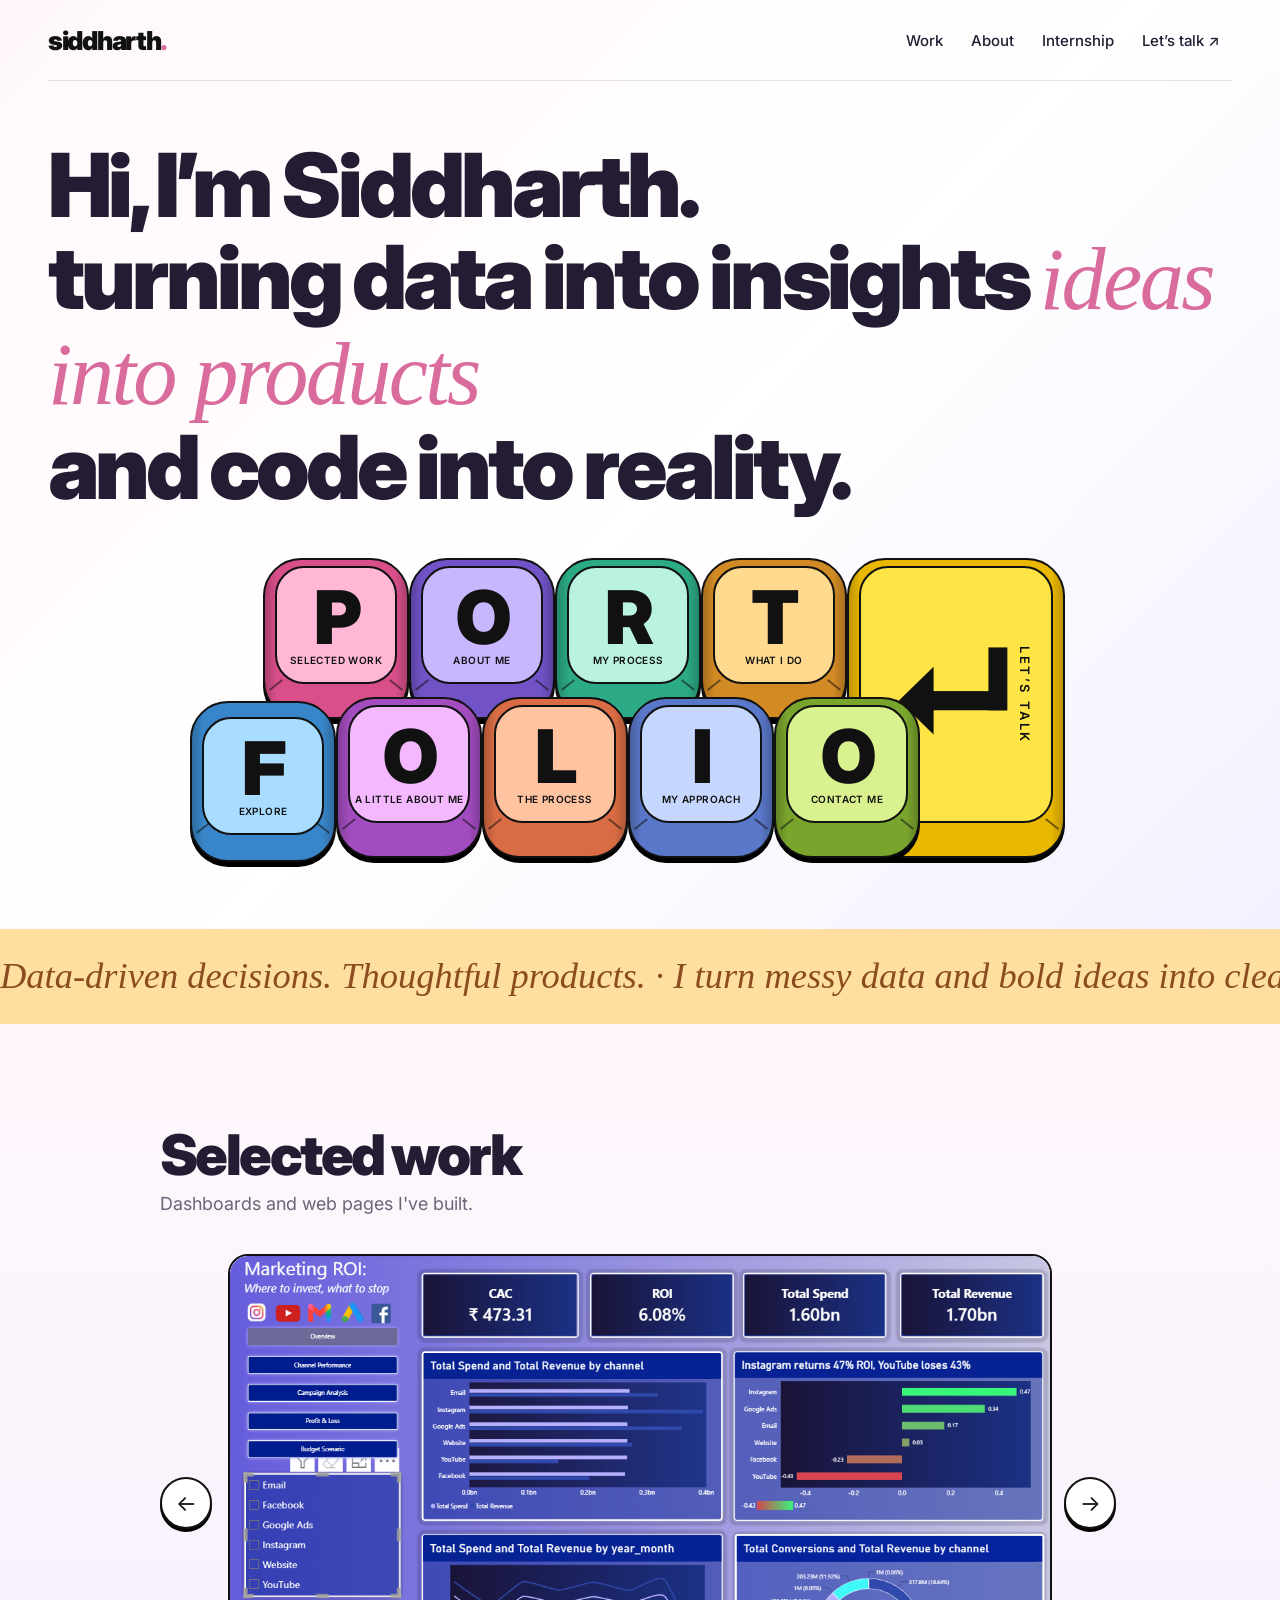
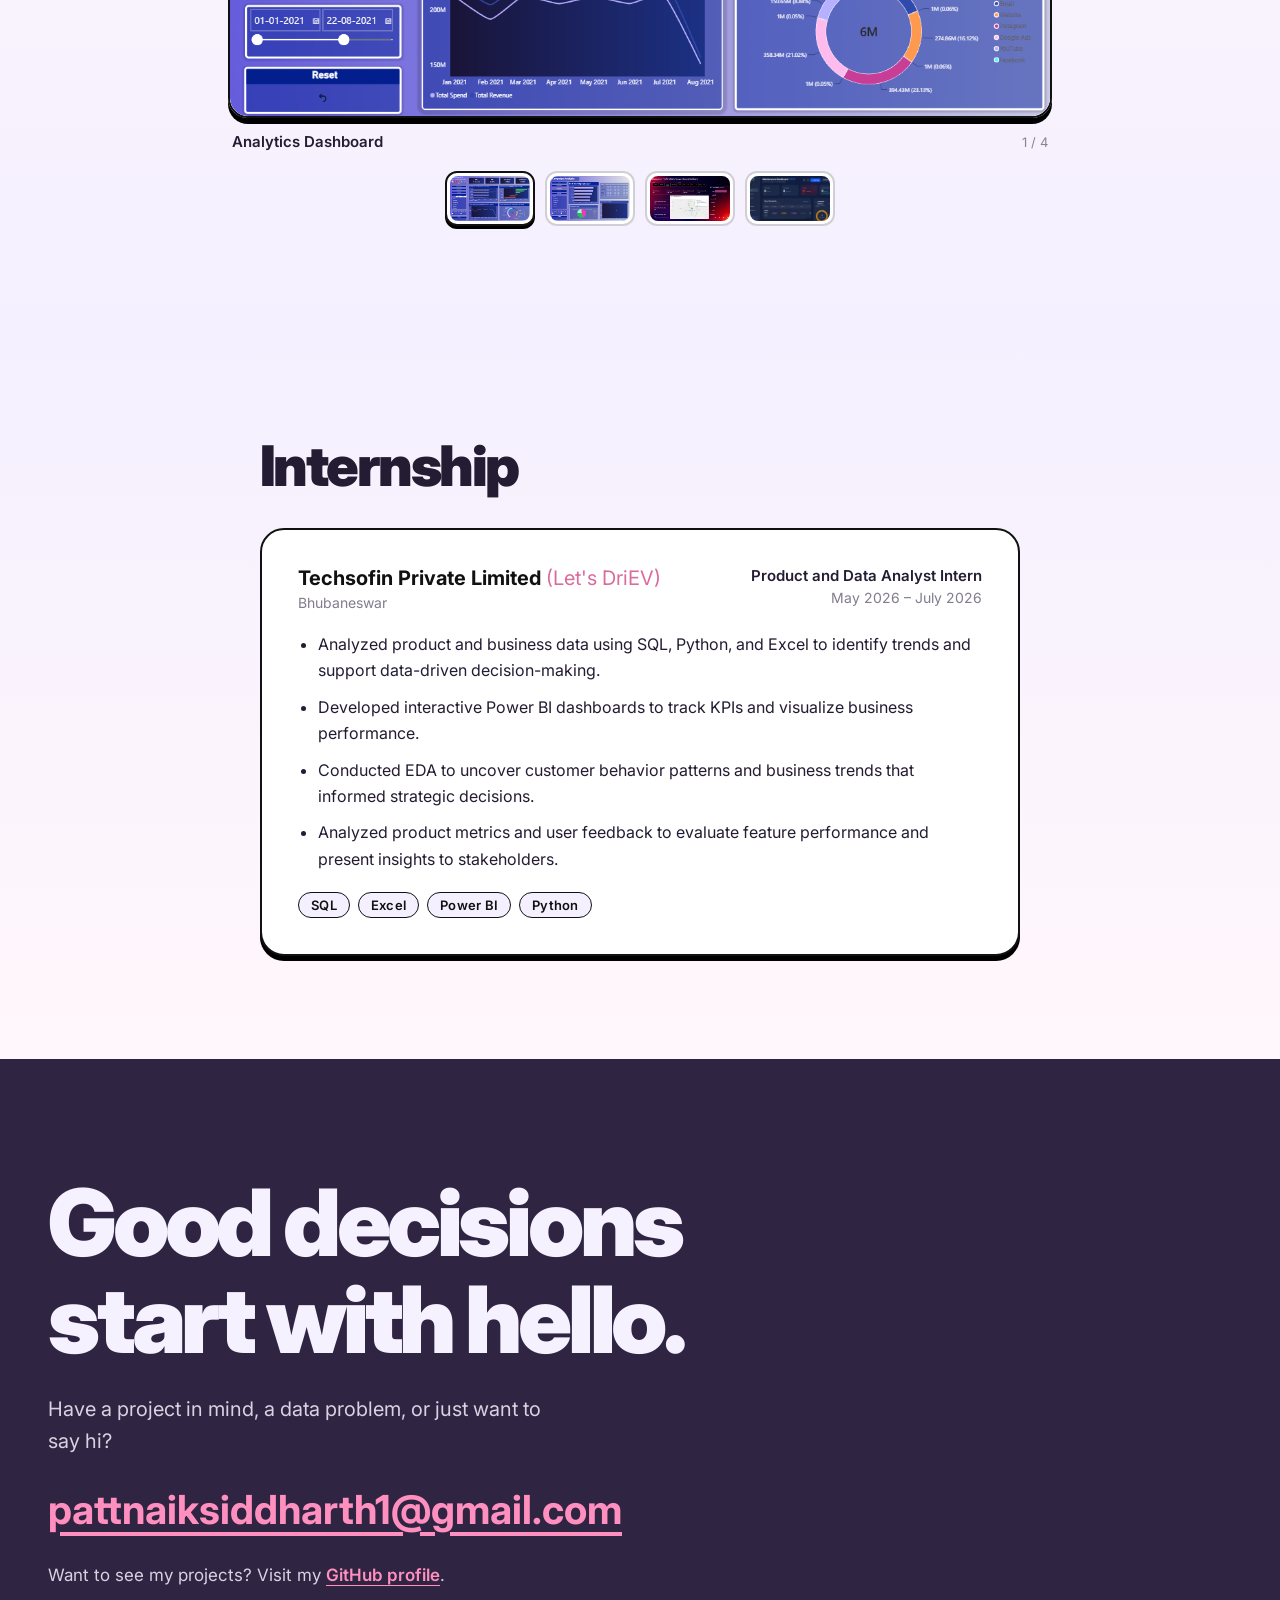
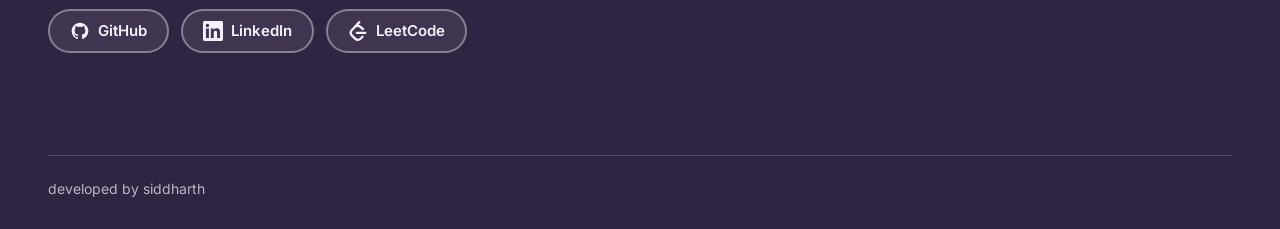
==== index.html @ 674f8174 "Add gallery carousel, internship section, and social links" ====
﻿<!DOCTYPE html>
<html lang="en">

<head>
    <meta charset="utf-8">
    <meta name="viewport" content="width=device-width, initial-scale=1">
    <title>siddharth. · Vibe coder with a curious mind</title>
    <meta name="description" content="Siddharth's portfolio. Playful ideas. Thoughtful websites.">
    <!-- developed by siddharth -->
    <link rel="preconnect" href="https://fonts.googleapis.com">
    <link rel="preconnect" href="https://fonts.gstatic.com" crossorigin>
    <link rel="stylesheet" href="https://api.fontshare.com/v2/css?f[]=satoshi@700,900&amp;display=swap">
    <link rel="stylesheet" href="https://fonts.googleapis.com/css2?family=Inter:wght@400;500;600&amp;display=swap">
    <link rel="icon"
        href="data:image/svg+xml,%3Csvg xmlns='http://www.w3.org/2000/svg' viewBox='0 0 32 32'%3E%3Ctext y='26' font-size='28'%3E%F0%9F%8C%B8%3C/text%3E%3C/svg%3E">
    <link rel="stylesheet" href="style.css">
</head>

<body>
    <a class="skip" href="#main">Skip to content</a>
    <section class="hero">
        <header class="site-header">
            <a class="wordmark" href="#main" aria-label="siddharth.">siddharth<span>.</span></a>
            <nav aria-label="Primary">
                <button type="button" class="nav-link" data-dialog="work">Work</button>
                <button type="button" class="nav-link" data-dialog="about">About</button>
                <a class="nav-link" href="#internship">Internship</a>
                <a class="nav-link" href="#contact" data-contact>Let’s talk ↗</a>
            </nav>
        </header>
        <main id="main" class="hero-main">
            <h1 class="headline">
                <span>Hi, I’m Siddharth.</span>
                <span>turning data into insights <em>ideas into products</em></span>
                <span>and code into reality.</span>
            </h1>
            <div class="kb-wrap" id="kbWrap">
                <div class="kb" id="kb" role="group" aria-label="Portfolio keyboard">
                    <button type="button" class="key row-top" style="--x:73px;--y:0px;--face:#ffb7d5;--base:#d94f8a"
                        data-dialog="work" aria-label="Selected Work"><span class="face"><span class="letter"
                                aria-hidden="true">P</span><span class="cap" aria-hidden="true">SELECTED
                                WORK</span></span><span class="seam seam-l" aria-hidden="true"></span><span
                            class="seam seam-r" aria-hidden="true"></span></button>
                    <button type="button" class="key row-top" style="--x:219px;--y:0px;--face:#c8b6ff;--base:#7153c7"
                        data-dialog="about" aria-label="About Me"><span class="face"><span class="letter"
                                aria-hidden="true">O</span><span class="cap" aria-hidden="true">ABOUT
                                ME</span></span><span class="seam seam-l" aria-hidden="true"></span><span
                            class="seam seam-r" aria-hidden="true"></span></button>
                    <button type="button" class="key row-top" style="--x:365px;--y:0px;--face:#b9f2df;--base:#2caa85"
                        data-dialog="process" aria-label="My Process"><span class="face"><span class="letter"
                                aria-hidden="true">R</span><span class="cap" aria-hidden="true">MY
                                PROCESS</span></span><span class="seam seam-l" aria-hidden="true"></span><span
                            class="seam seam-r" aria-hidden="true"></span></button>
                    <button type="button" class="key row-top" style="--x:511px;--y:0px;--face:#ffd98e;--base:#d28a24"
                        data-dialog="approach" aria-label="What I Do"><span class="face"><span class="letter"
                                aria-hidden="true">T</span><span class="cap" aria-hidden="true">WHAT I
                                DO</span></span><span class="seam seam-l" aria-hidden="true"></span><span
                            class="seam seam-r" aria-hidden="true"></span></button>
                    <button type="button" class="key row-low" style="--x:0px;--y:139px;--face:#a9ddff;--base:#3886c9"
                        data-dialog="work" aria-label="Explore"><span class="face"><span class="letter"
                                aria-hidden="true">F</span><span class="cap"
                                aria-hidden="true">EXPLORE</span></span><span class="seam seam-l"
                            aria-hidden="true"></span><span class="seam seam-r" aria-hidden="true"></span></button>
                    <button type="button" class="key row-low" style="--x:146px;--y:139px;--face:#f4b8ff;--base:#a34cbf"
                        data-dialog="about" aria-label="A Little About Me"><span class="face"><span class="letter"
                                aria-hidden="true">O</span><span class="cap" aria-hidden="true">A LITTLE ABOUT
                                ME</span></span><span class="seam seam-l" aria-hidden="true"></span><span
                            class="seam seam-r" aria-hidden="true"></span></button>
                    <button type="button" class="key row-low" style="--x:292px;--y:139px;--face:#ffc3a0;--base:#d96c44"
                        data-dialog="process" aria-label="The Process"><span class="face"><span class="letter"
                                aria-hidden="true">L</span><span class="cap" aria-hidden="true">THE
                                PROCESS</span></span><span class="seam seam-l" aria-hidden="true"></span><span
                            class="seam seam-r" aria-hidden="true"></span></button>
                    <button type="button" class="key row-low" style="--x:438px;--y:139px;--face:#c6d7ff;--base:#5a78c9"
                        data-dialog="approach" aria-label="My Approach"><span class="face"><span class="letter"
                                aria-hidden="true">I</span><span class="cap" aria-hidden="true">MY
                                APPROACH</span></span><span class="seam seam-l" aria-hidden="true"></span><span
                            class="seam seam-r" aria-hidden="true"></span></button>
                    <a class="key row-low" style="--x:584px;--y:139px;--face:#d9f28f;--base:#7aa52d" href="#contact"
                        data-contact aria-label="Contact Me"><span class="face"><span class="letter"
                                aria-hidden="true">O</span><span class="cap" aria-hidden="true">CONTACT
                                ME</span></span><span class="seam seam-l" aria-hidden="true"></span><span
                            class="seam seam-r" aria-hidden="true"></span></a>
                    <a class="key key-enter" style="--x:657px;--y:0;--face:#ffe446;--base:#eab800" href="#contact"
                        data-contact aria-label="Let’s talk"><span class="face"><span class="letter arrow"
                                aria-hidden="true">↵</span><span class="cap" aria-hidden="true">LET’S
                                TALK</span></span><span class="seam seam-l" aria-hidden="true"></span><span
                            class="seam seam-r" aria-hidden="true"></span></a>
                </div>
            </div>
        </main>
        <div class="marquee">
            <p class="marquee-text">Data-driven decisions. Thoughtful products. · I turn messy data and bold ideas into
                clear, useful digital experiences. · Pick a key.</p>
            <div class="track" id="track" aria-hidden="true">
                <div class="group"><span class="item">Data-driven decisions. Thoughtful products. · I turn messy data
                        and bold ideas into clear, useful digital experiences. · Pick a key.</span></div>
                <div class="group"><span class="item">Data-driven decisions. Thoughtful products. · I turn messy data
                        and bold ideas into clear, useful digital experiences. · Pick a key.</span></div>
            </div>
        </div>
    </section>

    <!-- ── Gallery ─────────────────────────────────────────────── -->
    <section class="gallery" id="gallery" aria-labelledby="gallery-title">
        <div class="gallery-inner">
            <h2 id="gallery-title">Selected work</h2>
            <p class="gallery-sub">Dashboards and web pages I've built.</p>

            <div role="region" aria-roledescription="carousel" aria-label="Screenshot gallery"
                class="carousel" id="carousel">

                <!-- Main viewer -->
                <div class="car-viewer">
                    <button type="button" class="car-btn car-prev" id="carPrev"
                        aria-label="Previous screenshot">&#8592;</button>

                    <figure class="car-figure">
                        <button type="button" class="car-img-btn" id="carImgBtn"
                            aria-label="Enlarge current screenshot">
                            <img id="carImg"
                                src="images/dashboard-1.png"
                                alt="Analytics dashboard showing key business metrics and charts"
                                width="1280" height="720"
                                class="car-img">
                        </button>
                        <figcaption class="car-caption">
                            <span id="carCaption">Analytics Dashboard</span>
                            <span class="car-counter" id="carCounter" aria-live="polite"
                                aria-atomic="true">1 / 4</span>
                        </figcaption>
                    </figure>

                    <button type="button" class="car-btn car-next" id="carNext"
                        aria-label="Next screenshot">&#8594;</button>
                </div>

                <!-- Thumbnails -->
                <div class="car-thumbs" role="tablist" aria-label="Go to screenshot"
                    id="carThumbs">
                    <button type="button" role="tab" aria-selected="true"
                        aria-label="Screenshot 1 of 4" class="car-thumb is-active"
                        data-idx="0">
                        <img src="images/dashboard-1.png"
                            alt="" width="80" height="45" loading="lazy">
                    </button>
                    <button type="button" role="tab" aria-selected="false"
                        aria-label="Screenshot 2 of 4" class="car-thumb"
                        data-idx="1">
                        <img src="images/dashboard-2.png"
                            alt="" width="80" height="45" loading="lazy">
                    </button>
                    <button type="button" role="tab" aria-selected="false"
                        aria-label="Screenshot 3 of 4" class="car-thumb"
                        data-idx="2">
                        <img src="images/dashboard-3.png"
                            alt="" width="80" height="45" loading="lazy">
                    </button>
                    <button type="button" role="tab" aria-selected="false"
                        aria-label="Screenshot 4 of 4" class="car-thumb"
                        data-idx="3">
                        <img src="images/frontpage-1.png"
                            alt="" width="80" height="45" loading="lazy">
                    </button>
                </div>

                <!-- Screen-reader slide announcer -->
                <div aria-live="polite" aria-atomic="true" class="sr-only" id="carAnnounce"></div>
            </div>
        </div>
    </section>
    <!-- ── /Gallery ────────────────────────────────────────────── -->

    <!-- ── Internship ───────────────────────────────────────────── -->
    <section class="internship" id="internship" aria-labelledby="internship-title">
        <div class="internship-inner">
            <h2 id="internship-title">Internship</h2>
            <div class="intern-card">
                <div class="intern-header">
                    <div class="intern-meta">
                        <p class="intern-company">Techsofin Private Limited <span class="intern-startup">(Let's DriEV)</span></p>
                        <p class="intern-location">Bhubaneswar</p>
                    </div>
                    <div class="intern-role-block">
                        <p class="intern-role">Product and Data Analyst Intern</p>
                        <p class="intern-dates">May 2026 – July 2026</p>
                    </div>
                </div>
                <ul class="intern-bullets">
                    <li>Analyzed product and business data using SQL, Python, and Excel to identify trends and support data-driven decision-making.</li>
                    <li>Developed interactive Power BI dashboards to track KPIs and visualize business performance.</li>
                    <li>Conducted EDA to uncover customer behavior patterns and business trends that informed strategic decisions.</li>
                    <li>Analyzed product metrics and user feedback to evaluate feature performance and present insights to stakeholders.</li>
                </ul>
                <div class="intern-tools" aria-label="Tools used">
                    <span class="tool-chip">SQL</span>
                    <span class="tool-chip">Excel</span>
                    <span class="tool-chip">Power BI</span>
                    <span class="tool-chip">Python</span>
                </div>
            </div>
        </div>
    </section>
    <!-- ── /Internship ──────────────────────────────────────────── -->

    <section class="contact" id="contact" aria-labelledby="contact-title">
        <h2 id="contact-title">Good decisions<br>start with hello.</h2>
        <p class="invite">Have a project in mind, a data problem, or just want to say hi?</p>
        <a class="email" data-contact data-email-text href="#contact"></a>

        <p class="github-note">Want to see my projects? Visit my
            <a class="github-inline" href="https://github.com/pattnaiksiddharth"
                target="_blank" rel="noopener noreferrer"
                aria-label="Siddharth's GitHub profile (opens in a new tab)">GitHub profile</a>.
        </p>

        <nav class="social-links" aria-label="Social profiles">
            <a class="social-link" href="https://github.com/pattnaiksiddharth"
                target="_blank" rel="noopener noreferrer"
                aria-label="Siddharth on GitHub (opens in a new tab)">
                <svg aria-hidden="true" focusable="false" width="20" height="20" viewBox="0 0 24 24" fill="currentColor">
                    <path d="M12 2C6.477 2 2 6.477 2 12c0 4.418 2.865 8.166 6.839 9.489.5.092.682-.217.682-.482 0-.237-.009-.868-.013-1.703-2.782.604-3.369-1.342-3.369-1.342-.454-1.154-1.11-1.462-1.11-1.462-.908-.62.069-.608.069-.608 1.003.07 1.531 1.03 1.531 1.03.892 1.529 2.341 1.087 2.91.831.092-.646.35-1.086.636-1.336-2.22-.253-4.555-1.11-4.555-4.943 0-1.091.39-1.984 1.029-2.683-.103-.253-.446-1.27.098-2.647 0 0 .84-.269 2.75 1.025A9.578 9.578 0 0 1 12 6.836a9.59 9.59 0 0 1 2.504.337c1.909-1.294 2.747-1.025 2.747-1.025.546 1.377.203 2.394.1 2.647.64.699 1.028 1.592 1.028 2.683 0 3.842-2.339 4.687-4.566 4.935.359.309.678.919.678 1.852 0 1.336-.012 2.415-.012 2.743 0 .267.18.578.688.48C19.138 20.163 22 16.418 22 12c0-5.523-4.477-10-10-10z"/>
                </svg>
                GitHub
            </a>
            <a class="social-link" href="https://www.linkedin.com/in/k-siddharth-pattnaik-4844443ab"
                target="_blank" rel="noopener noreferrer"
                aria-label="Siddharth on LinkedIn (opens in a new tab)">
                <svg aria-hidden="true" focusable="false" width="20" height="20" viewBox="0 0 24 24" fill="currentColor">
                    <path d="M20.447 20.452h-3.554v-5.569c0-1.328-.027-3.037-1.852-3.037-1.853 0-2.136 1.445-2.136 2.939v5.667H9.351V9h3.414v1.561h.046c.477-.9 1.637-1.85 3.37-1.85 3.601 0 4.267 2.37 4.267 5.455v6.286zM5.337 7.433a2.062 2.062 0 0 1-2.063-2.065 2.064 2.064 0 1 1 2.063 2.065zm1.782 13.019H3.555V9h3.564v11.452zM22.225 0H1.771C.792 0 0 .774 0 1.729v20.542C0 23.227.792 24 1.771 24h20.451C23.2 24 24 23.227 24 22.271V1.729C24 .774 23.2 0 22.222 0h.003z"/>
                </svg>
                LinkedIn
            </a>
            <a class="social-link" href="https://leetcode.com/u/KSiddharthPattnaik/"
                target="_blank" rel="noopener noreferrer"
                aria-label="Siddharth on LeetCode (opens in a new tab)">
                <svg aria-hidden="true" focusable="false" width="20" height="20" viewBox="0 0 24 24" fill="currentColor">
                    <path d="M13.483 0a1.374 1.374 0 0 0-.961.438L7.116 6.226l-3.854 4.126a5.266 5.266 0 0 0-1.209 2.104 5.35 5.35 0 0 0-.125.513 5.527 5.527 0 0 0 .062 2.362 5.83 5.83 0 0 0 .349 1.017 5.938 5.938 0 0 0 1.271 1.818l4.277 4.193.039.038c2.248 2.165 5.852 2.133 8.063-.074l2.396-2.392c.54-.54.54-1.414.003-1.955a1.378 1.378 0 0 0-1.951-.003l-2.396 2.392a3.021 3.021 0 0 1-4.205.038l-.02-.019-4.276-4.193c-.652-.64-.972-1.469-.948-2.263a2.68 2.68 0 0 1 .066-.523 2.545 2.545 0 0 1 .619-1.164L9.13 8.114c1.058-1.134 3.204-1.27 4.43-.278l3.501 2.831c.593.48 1.461.387 1.94-.207a1.384 1.384 0 0 0-.207-1.943l-3.5-2.831c-.8-.647-1.766-1.045-2.774-1.202l2.015-2.158A1.384 1.384 0 0 0 13.483 0zm-2.866 12.815a1.38 1.38 0 0 0-1.38 1.382 1.38 1.38 0 0 0 1.38 1.382H20.79a1.38 1.38 0 0 0 1.38-1.382 1.38 1.38 0 0 0-1.38-1.382z"/>
                </svg>
                LeetCode
            </a>
        </nav>

        <footer>
            <p>developed by siddharth</p>
        </footer>
    </section>

    <dialog id="info" aria-labelledby="info-title">
        <div class="dialog-body">
            <h2 id="info-title"></h2>
            <p id="info-text"></p>
            <div class="actions">
                <a class="btn btn-contact" data-contact href="#contact">Say it with an email</a>
                <button type="button" class="btn btn-close" id="info-close">Close</button>
            </div>
        </div>
    </dialog>

    <!-- Lightbox dialog for enlarged screenshot -->
    <dialog id="lightbox" aria-labelledby="lightbox-title" class="lightbox-dialog">
        <div class="lightbox-body">
            <h2 id="lightbox-title" class="sr-only">Enlarged screenshot</h2>
            <img id="lightboxImg" src="" alt="" class="lightbox-img">
            <p class="lightbox-caption" id="lightboxCaption"></p>
            <div class="actions">
                <button type="button" class="btn btn-close" id="lightbox-close">Close</button>
            </div>
        </div>
    </dialog>

    <script src="script.js"></script>
</body>

</html>
---- style.css ----
/* built by siddharth · Personal use only */
:root {
    --ink: #111111;
    --text: #241c32;
    --pink: #d96c9c;
    --plum: #2f2542;
    --gold: #ffdfa0;
    --brown: #8b4d20;
    --pad: 48px;
    --sans: "Satoshi", "Inter", system-ui, -apple-system, "Segoe UI", sans-serif;
    --body: "Inter", system-ui, -apple-system, "Segoe UI", sans-serif;
    --serif: Georgia, "Times New Roman", serif;
}

@media (max-width:1024px) {
    :root {
        --pad: 32px
    }
}

@media (max-width:600px) {
    :root {
        --pad: 24px
    }
}

*,
*::before,
*::after {
    box-sizing: border-box
}

html {
    -webkit-text-size-adjust: 100%
}

body {
    margin: 0;
    font-family: var(--body);
    color: var(--text);
    background: #fff;
    overflow-x: hidden
}

button {
    font: inherit;
    color: inherit
}

:focus-visible {
    outline: 3px solid var(--ink);
    outline-offset: 3px;
    box-shadow: 0 0 0 6px #fff
}

.skip {
    position: absolute;
    left: -999px;
    top: 8px;
    background: #fff;
    padding: 8px 12px;
    z-index: 10
}

.skip:focus {
    left: 8px
}

/* Hero */
.hero {
    background: linear-gradient(135deg, #fff7fb 0%, #ffffff 50%, #f1f0ff 100%);
    overflow-x: clip
}

.site-header {
    display: flex;
    align-items: center;
    justify-content: space-between;
    gap: 16px;
    margin: 0 var(--pad);
    padding: 18px 0;
    border-bottom: 1px solid rgba(36, 28, 50, .12)
}

.wordmark {
    font-family: var(--sans);
    font-weight: 900;
    font-size: 26px;
    letter-spacing: -.05em;
    color: var(--ink);
    text-decoration: none;
    padding: 4px 0
}

.wordmark span {
    color: var(--pink)
}

.site-header nav {
    display: flex;
    align-items: center;
    gap: 4px
}

.nav-link {
    background: none;
    border: 0;
    cursor: pointer;
    font-family: var(--body);
    font-weight: 500;
    font-size: 15px;
    color: var(--text);
    text-decoration: none;
    padding: 12px 12px;
    min-height: 44px;
    display: inline-flex;
    align-items: center;
    border-radius: 10px
}

.nav-link:hover {
    color: var(--pink);
    text-decoration: underline;
    text-underline-offset: 5px
}

.hero-main {
    padding: clamp(28px, 4.5vw, 64px) var(--pad) clamp(24px, 3vw, 44px)
}

.headline {
    margin: 0;
    font-family: var(--sans);
    font-weight: 900;
    color: var(--text);
    font-size: clamp(2.5rem, 1.2rem + 5.4vw, 6rem);
    line-height: 1.05;
    letter-spacing: -.045em
}

.headline span {
    display: block
}

.headline em {
    font-family: var(--serif);
    font-style: italic;
    font-weight: 400;
    color: var(--pink);
    letter-spacing: -.03em
}

/* Keyboard */
.kb-wrap {
    position: relative;
    width: 100%;
    margin-top: clamp(24px, 3.5vw, 52px);
    height: 340px;
    --s: 1
}

.kb {
    position: absolute;
    left: 50%;
    top: 0;
    width: 900px;
    height: 312px;
    transform: translateX(-50%) scale(var(--s));
    transform-origin: top center
}

.key {
    --ky: 0px;
    --fy: 0px;
    position: absolute;
    left: var(--x);
    top: var(--y);
    width: 146px;
    height: 161px;
    padding: 0;
    margin: 0;
    display: block;
    cursor: pointer;
    text-decoration: none;
    color: var(--ink);
    border: 2px solid var(--ink);
    border-radius: 38px;
    background: linear-gradient(90deg, rgba(0, 0, 0, .2), transparent 12px, transparent calc(100% - 12px), rgba(0, 0, 0, .2)), var(--base);
    box-shadow: 0 5px 0 #000;
    transform: translateY(var(--ky));
    transition: transform .12s ease;
    -webkit-tap-highlight-color: transparent
}

.row-top {
    z-index: 2
}

.row-low {
    z-index: 3
}

.key-enter {
    z-index: 1;
    width: 218px;
    height: 300px
}

.face {
    position: absolute;
    left: 10px;
    right: 10px;
    top: 6px;
    bottom: 33px;
    display: flex;
    flex-direction: column;
    align-items: center;
    justify-content: center;
    gap: 4px;
    background: var(--face);
    border: 2px solid var(--ink);
    border-radius: 29px;
    transform: translateY(var(--fy));
    transition: transform .18s ease;
    pointer-events: none
}

.letter {
    font-family: var(--sans);
    font-weight: 900;
    font-size: 74px;
    line-height: .9;
    letter-spacing: -.05em
}

.cap {
    font-family: var(--body);
    font-weight: 600;
    font-size: 10px;
    letter-spacing: .04em;
    white-space: nowrap
}

.seam {
    position: absolute;
    bottom: 31px;
    width: 16px;
    height: 2px;
    background: var(--ink);
    opacity: .55;
    pointer-events: none
}

.seam-l {
    left: 3px;
    transform: rotate(-38deg)
}

.seam-r {
    right: 3px;
    transform: rotate(38deg)
}

.key-enter .face {
    flex-direction: row;
    justify-content: space-between;
    padding: 0 22px 0 26px
}

.key-enter .arrow {
    font-size: 130px;
    line-height: 1
}

.key-enter .cap {
    writing-mode: vertical-rl;
    font-size: 13px;
    letter-spacing: .2em
}

.key:hover,
.key:focus-visible {
    --fy: 8px
}

.key:active {
    --ky: 5px;
    --fy: 8px
}

.key.is-auto {
    --ky: 4px;
    --fy: 8px
}

.key:focus-visible {
    outline: calc(4px / var(--s, 1)) solid #fff;
    outline-offset: calc(3px / var(--s, 1));
    box-shadow: 0 5px 0 #000, 0 0 0 calc(8px / var(--s, 1)) var(--ink)
}

/* Marquee */
.marquee {
    background: var(--gold);
    color: var(--brown);
    overflow: hidden;
    font-family: var(--serif);
    font-style: italic;
    font-size: clamp(1.375rem, 1rem + 1.6vw, 2.5rem);
    line-height: 1.2;
    padding: clamp(16px, 2vw, 26px) 0
}

.marquee-text {
    position: absolute;
    width: 1px;
    height: 1px;
    overflow: hidden;
    clip: rect(0 0 0 0);
    margin: 0;
    white-space: nowrap
}

.track {
    display: flex;
    width: max-content;
    animation: scroll var(--dur, 40s) linear infinite;
    will-change: transform
}

.group {
    display: flex;
    flex: none
}

.item {
    flex: none;
    white-space: nowrap;
    padding-right: 3rem
}

@keyframes scroll {
    to {
        transform: translateX(-50%)
    }
}

/* Contact */
.contact {
    background: var(--plum);
    color: #f6f1ff;
    padding: clamp(64px, 9vw, 128px) var(--pad) 0
}

.contact h2 {
    margin: 0 0 24px;
    font-family: var(--sans);
    font-weight: 900;
    font-size: clamp(2.5rem, 1rem + 6vw, 6rem);
    line-height: 1.05;
    letter-spacing: -.045em
}

.invite {
    margin: 0 0 28px;
    max-width: 38ch;
    font-size: clamp(1rem, .9rem + .5vw, 1.25rem);
    line-height: 1.6;
    color: rgba(246, 241, 255, .85)
}

.email {
    display: inline-block;
    max-width: 100%;
    color: #ff8fbf;
    font-family: var(--sans);
    font-weight: 700;
    font-size: clamp(1.25rem, .8rem + 2.4vw, 2.5rem);
    text-decoration: underline;
    text-underline-offset: 8px;
    overflow-wrap: anywhere
}

.email:hover {
    color: #ffc2dc
}

.contact :focus-visible {
    outline-color: #fff;
    box-shadow: 0 0 0 6px var(--plum)
}

.contact footer {
    margin-top: clamp(64px, 8vw, 112px);
    padding: 24px 0 32px;
    border-top: 1px solid rgba(255, 255, 255, .18);
    font-size: 14px;
    color: rgba(246, 241, 255, .7)
}

.contact footer p {
    margin: 0
}

/* Dialog */
dialog {
    border: 2px solid var(--ink);
    border-radius: 28px;
    padding: 0;
    background: #fff7fb;
    color: var(--text);
    width: min(92vw, 480px);
    box-shadow: 0 5px 0 #000
}

dialog::backdrop {
    background: rgba(36, 28, 50, .55)
}

.dialog-body {
    padding: clamp(24px, 5vw, 36px)
}

dialog h2 {
    margin: 0 0 12px;
    font-family: var(--sans);
    font-weight: 900;
    font-size: 2rem;
    letter-spacing: -.04em;
    line-height: 1.1
}

dialog p {
    margin: 0 0 24px;
    line-height: 1.6;
    font-size: 1.0625rem
}

.actions {
    display: flex;
    flex-wrap: wrap;
    gap: 12px
}

.btn {
    min-height: 44px;
    padding: 10px 18px;
    border-radius: 14px;
    border: 2px solid var(--ink);
    font-weight: 600;
    font-size: 15px;
    cursor: pointer;
    text-decoration: none;
    display: inline-flex;
    align-items: center
}

.btn-contact {
    background: #fff;
    color: var(--ink)
}

.btn-close {
    background: var(--ink);
    color: #fff
}

@media (prefers-reduced-motion:reduce) {

    *,
    *::before,
    *::after {
        transition: none !important;
        animation: none !important
    }

    .track {
        display: none
    }

    .marquee-text {
        position: static;
        width: auto;
        height: auto;
        clip: auto;
        white-space: normal;
        padding: 0 var(--pad);
        text-align: center
    }
}

@media (max-width:480px) {
    .site-header nav {
        gap: 0
    }

    .nav-link {
        padding: 12px 8px;
        font-size: 14px
    }

    .wordmark {
        font-size: 20px
    }
}

/* ── Gallery / Carousel ──────────────────────────────────────────── */
.sr-only {
    position: absolute;
    width: 1px;
    height: 1px;
    padding: 0;
    margin: -1px;
    overflow: hidden;
    clip: rect(0 0 0 0);
    white-space: nowrap;
    border: 0
}

.gallery {
    background: linear-gradient(180deg, #fff7fb 0%, #f5f0ff 100%);
    padding: clamp(56px, 8vw, 112px) var(--pad)
}

.gallery-inner {
    max-width: 960px;
    margin: 0 auto
}

.gallery h2 {
    margin: 0 0 8px;
    font-family: var(--sans);
    font-weight: 900;
    font-size: clamp(2rem, 1rem + 4vw, 3.5rem);
    letter-spacing: -.045em;
    line-height: 1.05;
    color: var(--text)
}

.gallery-sub {
    margin: 0 0 40px;
    font-size: clamp(1rem, .9rem + .4vw, 1.125rem);
    color: rgba(47, 37, 66, .7);
    font-family: var(--body)
}

/* Carousel wrapper */
.carousel {
    display: flex;
    flex-direction: column;
    gap: 20px
}

/* Viewer row: prev button · figure · next button */
.car-viewer {
    display: grid;
    grid-template-columns: 56px 1fr 56px;
    align-items: center;
    gap: 12px
}

/* Prev / Next buttons */
.car-btn {
    width: 52px;
    height: 52px;
    min-height: 44px;
    min-width: 44px;
    border-radius: 50%;
    border: 2px solid var(--ink);
    background: #fff;
    color: var(--ink);
    font-size: 22px;
    cursor: pointer;
    display: inline-flex;
    align-items: center;
    justify-content: center;
    box-shadow: 0 3px 0 #000;
    transition: transform .12s ease, box-shadow .12s ease;
    flex-shrink: 0;
    align-self: center
}

.car-btn:hover {
    background: var(--gold);
    transform: translateY(-2px);
    box-shadow: 0 5px 0 #000
}

.car-btn:active {
    transform: translateY(2px);
    box-shadow: 0 1px 0 #000
}

/* Figure + image */
.car-figure {
    margin: 0;
    display: flex;
    flex-direction: column;
    gap: 0
}

.car-img-btn {
    display: block;
    padding: 0;
    border: none;
    background: none;
    cursor: zoom-in;
    border-radius: 20px;
    width: 100%;
    overflow: hidden;
    border: 2px solid var(--ink);
    box-shadow: 0 6px 0 #000;
    transition: box-shadow .14s ease, transform .14s ease
}

.car-img-btn:hover {
    transform: translateY(-3px);
    box-shadow: 0 9px 0 #000
}

.car-img {
    display: block;
    width: 100%;
    height: auto;
    max-height: 520px;
    object-fit: contain;
    background: #f0ecfa;
    border-radius: 18px
}

/* Caption row */
.car-caption {
    display: flex;
    align-items: baseline;
    justify-content: space-between;
    gap: 12px;
    padding: 14px 4px 0;
    font-family: var(--body);
    font-size: 0.9375rem;
    color: var(--text)
}

#carCaption {
    font-weight: 600
}

.car-counter {
    font-size: 0.8125rem;
    color: rgba(47, 37, 66, .55);
    white-space: nowrap
}

/* Thumbnails */
.car-thumbs {
    display: flex;
    gap: 10px;
    overflow-x: auto;
    padding-bottom: 6px;
    -webkit-overflow-scrolling: touch;
    scrollbar-width: thin;
    scrollbar-color: var(--ink) transparent;
    justify-content: center
}

.car-thumb {
    flex: 0 0 auto;
    padding: 3px;
    border: 2px solid rgba(47, 37, 66, .22);
    border-radius: 12px;
    background: #fff;
    cursor: pointer;
    transition: border-color .15s ease, box-shadow .15s ease;
    min-height: 44px;
    min-width: 44px;
    overflow: hidden
}

.car-thumb img {
    display: block;
    width: 80px;
    height: 45px;
    object-fit: cover;
    border-radius: 8px;
    pointer-events: none
}

.car-thumb.is-active,
.car-thumb[aria-selected="true"] {
    border-color: var(--ink);
    box-shadow: 0 3px 0 #000
}

.car-thumb:hover:not(.is-active) {
    border-color: var(--pink)
}

/* Lightbox dialog */
.lightbox-dialog {
    width: min(95vw, 1100px);
    max-height: 95dvh;
    border-radius: 24px;
    border: 2px solid var(--ink);
    background: #fff7fb;
    padding: 0;
    box-shadow: 0 5px 0 #000;
    overflow: hidden
}

.lightbox-body {
    padding: clamp(16px, 3vw, 28px);
    display: flex;
    flex-direction: column;
    gap: 12px
}

.lightbox-img {
    display: block;
    width: 100%;
    max-height: 78dvh;
    object-fit: contain;
    border-radius: 14px;
    background: #f0ecfa;
    border: 2px solid var(--ink)
}

.lightbox-caption {
    margin: 0;
    font-weight: 600;
    font-size: 0.9375rem;
    font-family: var(--body);
    color: var(--text)
}

/* Responsive adjustments */
@media (max-width: 600px) {
    .car-viewer {
        grid-template-columns: 44px 1fr 44px;
        gap: 8px
    }

    .car-btn {
        width: 44px;
        height: 44px;
        font-size: 18px
    }

    .car-img {
        max-height: 280px
    }

    .car-thumb img {
        width: 64px;
        height: 36px
    }
}

@media (max-width: 400px) {
    .car-viewer {
        grid-template-columns: 40px 1fr 40px;
        gap: 6px
    }
}

/* Reduced-motion: remove transitions/animations only on carousel elements */
@media (prefers-reduced-motion: reduce) {
    .car-btn,
    .car-img-btn,
    .car-thumb {
        transition: none !important
    }
}

/* ── Internship section ───────────────────────────────────────────── */
.internship {
    background: linear-gradient(180deg, #f5f0ff 0%, #fff7fb 100%);
    padding: clamp(56px, 8vw, 112px) var(--pad)
}

.internship-inner {
    max-width: 760px;
    margin: 0 auto
}

.internship h2 {
    margin: 0 0 32px;
    font-family: var(--sans);
    font-weight: 900;
    font-size: clamp(2rem, 1rem + 4vw, 3.5rem);
    letter-spacing: -.045em;
    line-height: 1.05;
    color: var(--text)
}

.intern-card {
    border: 2px solid var(--ink);
    border-radius: 24px;
    padding: clamp(20px, 4vw, 36px);
    background: #fff;
    box-shadow: 0 5px 0 #000
}

.intern-header {
    display: flex;
    flex-wrap: wrap;
    gap: 12px 24px;
    justify-content: space-between;
    align-items: flex-start;
    margin-bottom: 20px
}

.intern-company {
    margin: 0;
    font-family: var(--sans);
    font-weight: 700;
    font-size: clamp(1.05rem, .9rem + .7vw, 1.25rem);
    color: var(--ink)
}

.intern-startup {
    font-weight: 400;
    color: var(--pink)
}

.intern-location {
    margin: 4px 0 0;
    font-size: 0.875rem;
    color: rgba(47, 37, 66, .6)
}

.intern-role {
    margin: 0;
    font-weight: 600;
    font-size: 0.9375rem;
    color: var(--text)
}

.intern-dates {
    margin: 4px 0 0;
    font-size: 0.875rem;
    color: rgba(47, 37, 66, .6)
}

.intern-role-block {
    text-align: right
}

.intern-bullets {
    margin: 0 0 20px;
    padding-left: 1.25em;
    display: flex;
    flex-direction: column;
    gap: 10px
}

.intern-bullets li {
    font-family: var(--body);
    font-size: clamp(0.9rem, .85rem + .25vw, 1rem);
    line-height: 1.65;
    color: var(--text)
}

.intern-tools {
    display: flex;
    flex-wrap: wrap;
    gap: 8px
}

.tool-chip {
    display: inline-block;
    padding: 4px 12px;
    border: 1.5px solid var(--ink);
    border-radius: 999px;
    font-family: var(--body);
    font-weight: 600;
    font-size: 0.8125rem;
    letter-spacing: .02em;
    color: var(--ink);
    background: #f5f0ff
}

/* Internship responsive */
@media (max-width: 520px) {
    .intern-header {
        flex-direction: column;
        gap: 8px
    }

    .intern-role-block {
        text-align: left
    }
}

/* ── Contact: GitHub note & social links ─────────────────────────── */
.github-note {
    margin: 28px 0 20px;
    font-size: clamp(0.9375rem, .9rem + .25vw, 1.0625rem);
    line-height: 1.6;
    color: rgba(246, 241, 255, .85)
}

.github-inline {
    color: #ff8fbf;
    font-weight: 600;
    text-underline-offset: 4px
}

.github-inline:hover {
    color: #ffc2dc
}

.social-links {
    display: flex;
    flex-wrap: wrap;
    gap: 12px;
    margin-bottom: 40px
}

.social-link {
    display: inline-flex;
    align-items: center;
    gap: 8px;
    min-height: 44px;
    padding: 10px 20px;
    border: 2px solid rgba(246, 241, 255, .4);
    border-radius: 999px;
    background: rgba(246, 241, 255, .08);
    color: #f6f1ff;
    font-family: var(--body);
    font-weight: 600;
    font-size: 0.9375rem;
    text-decoration: none;
    transition: background .15s ease, border-color .15s ease, color .15s ease
}

.social-link:hover {
    background: rgba(246, 241, 255, .18);
    border-color: rgba(246, 241, 255, .7);
    color: #fff
}

.social-link:focus-visible {
    outline: 3px solid #fff;
    outline-offset: 3px;
    box-shadow: 0 0 0 6px var(--plum)
}

.social-link svg {
    flex-shrink: 0
}

/* Social links responsive */
@media (max-width: 400px) {
    .social-links {
        gap: 10px
    }

    .social-link {
        padding: 10px 14px;
        font-size: 0.875rem
    }
}

@media (prefers-reduced-motion: reduce) {
    .social-link {
        transition: none !important
    }
}
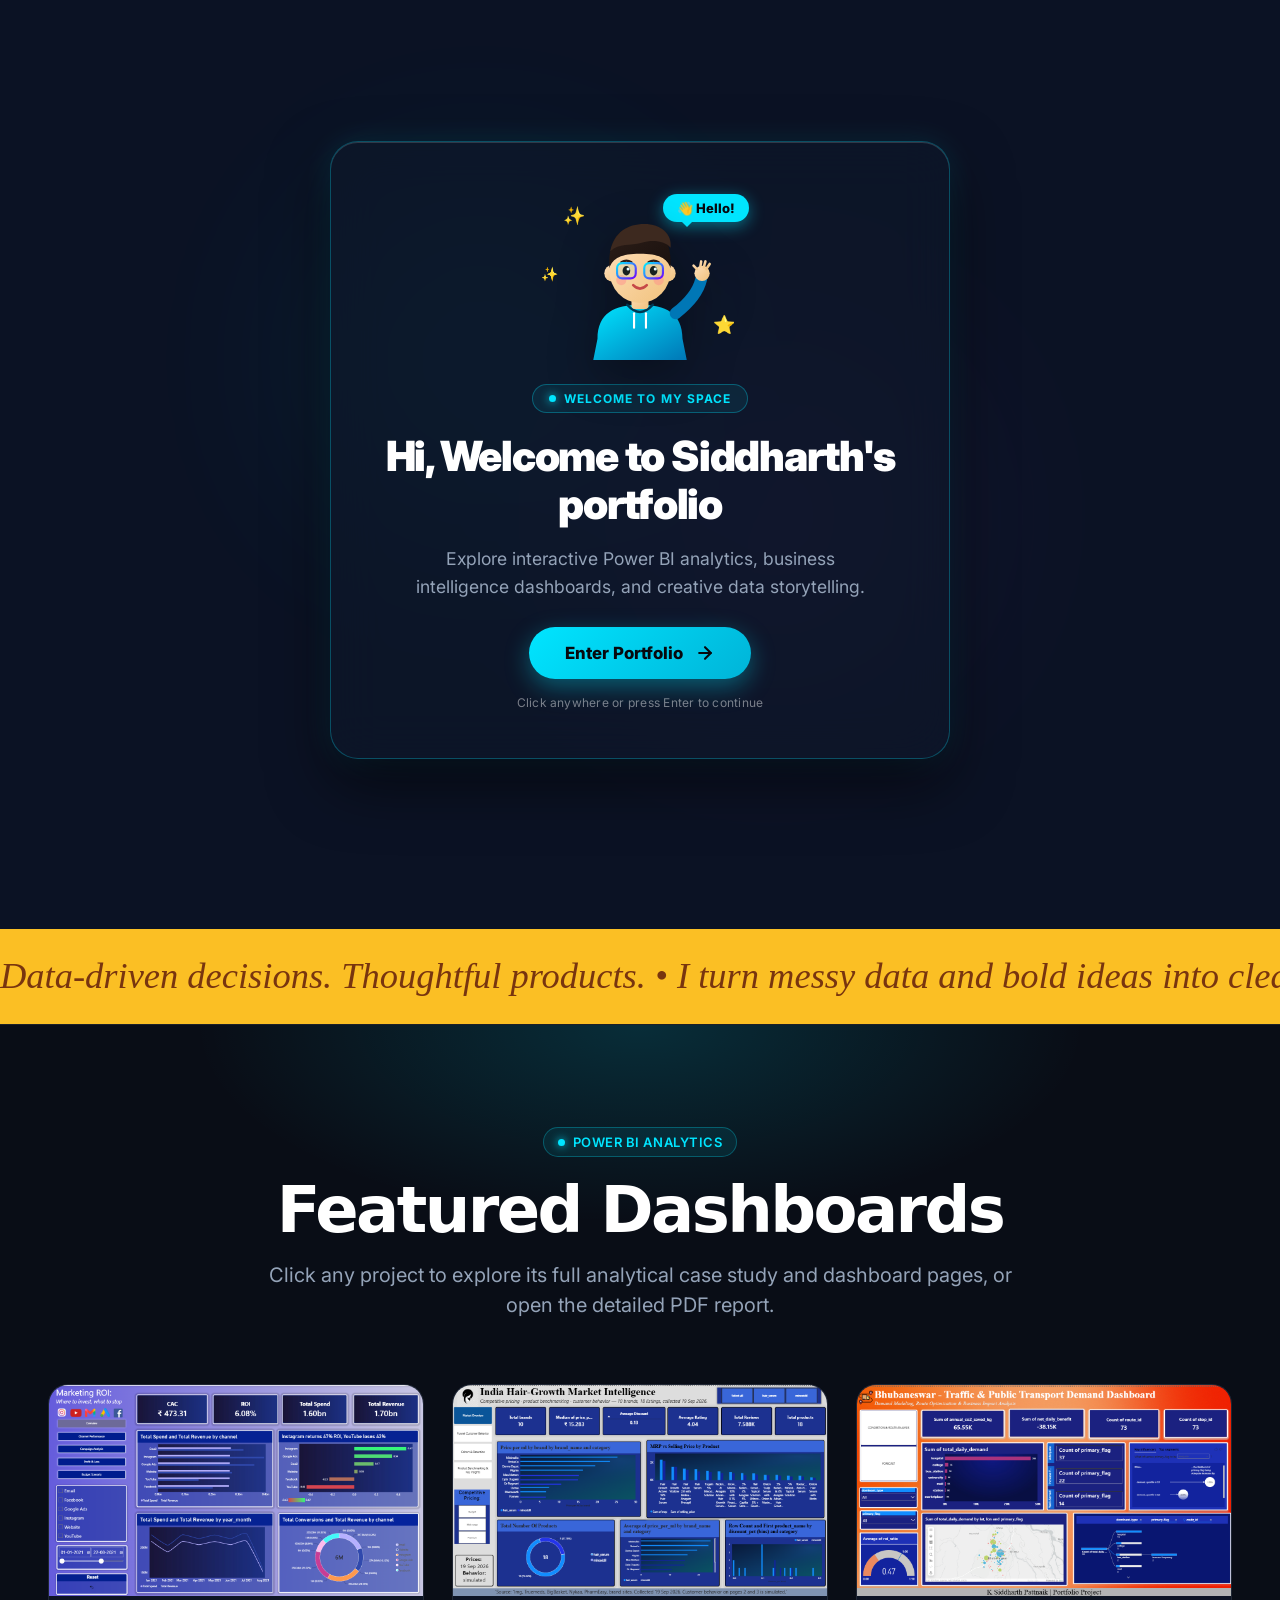
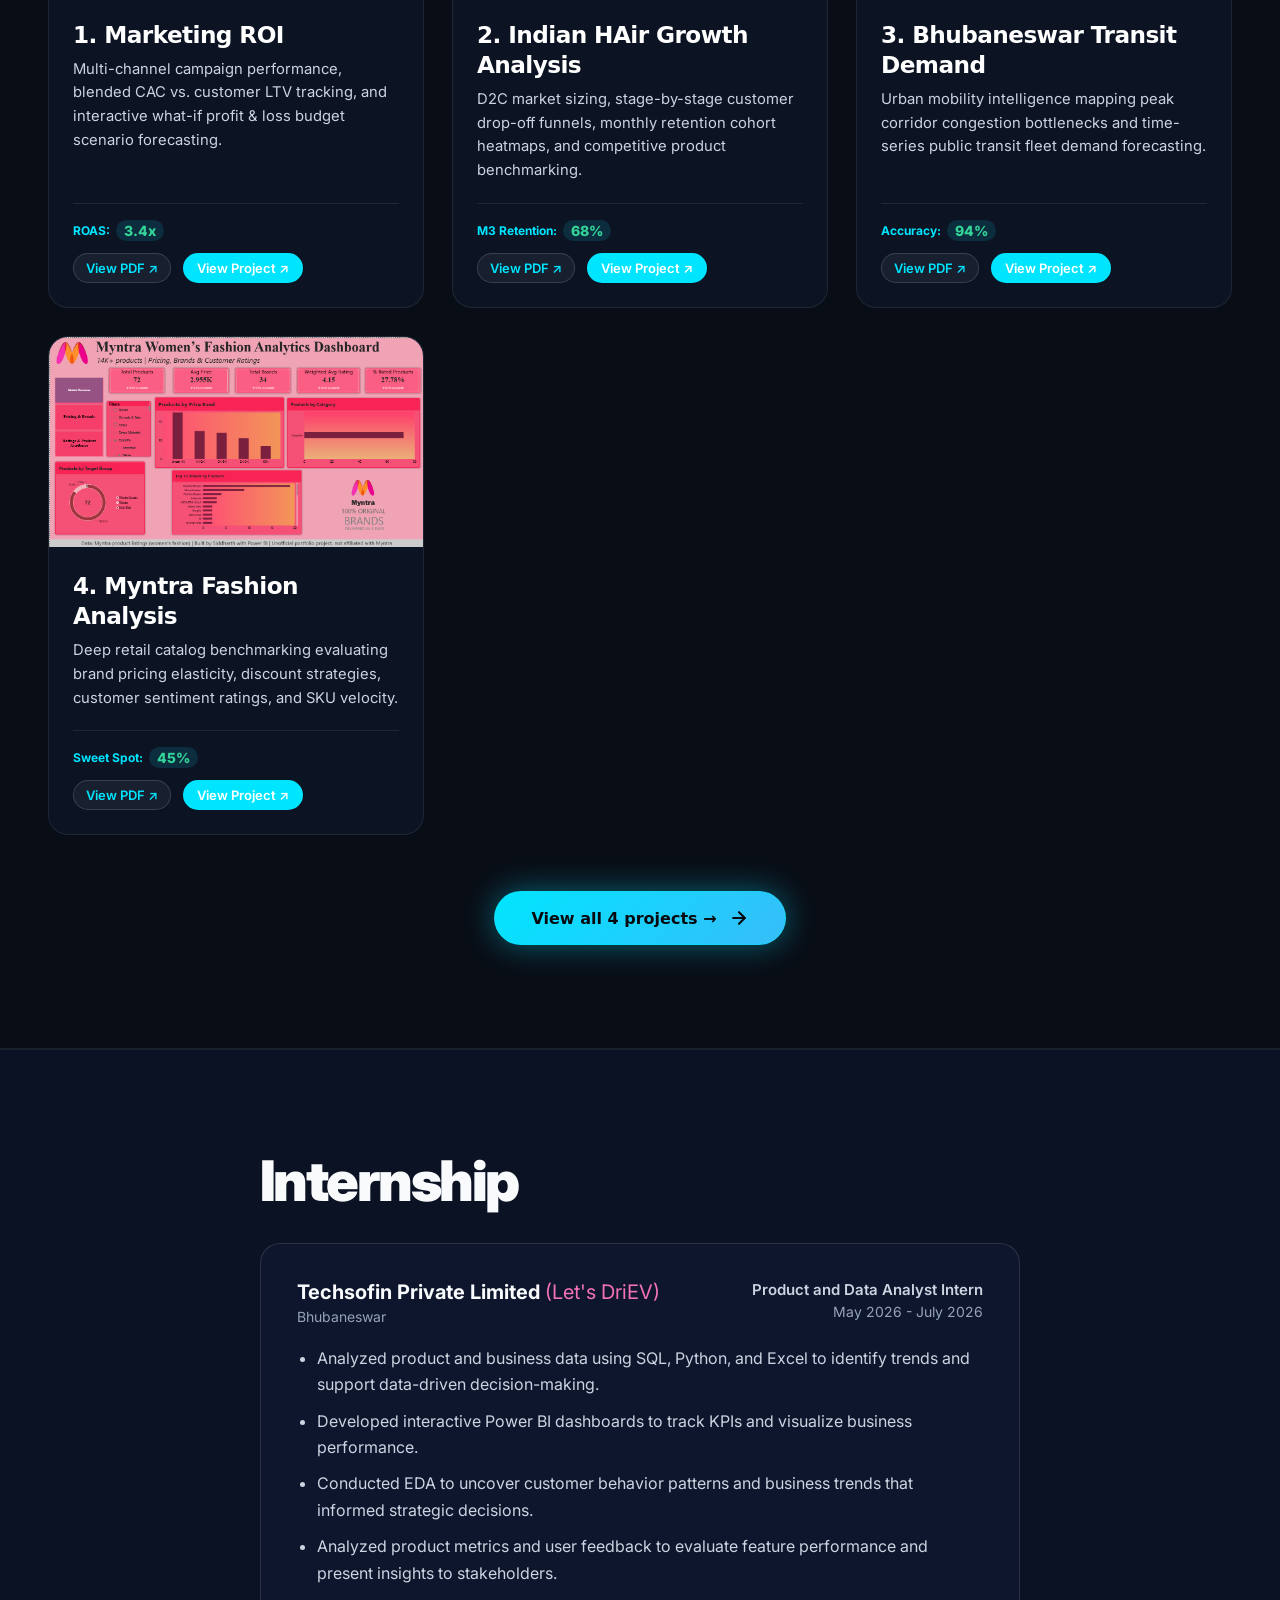
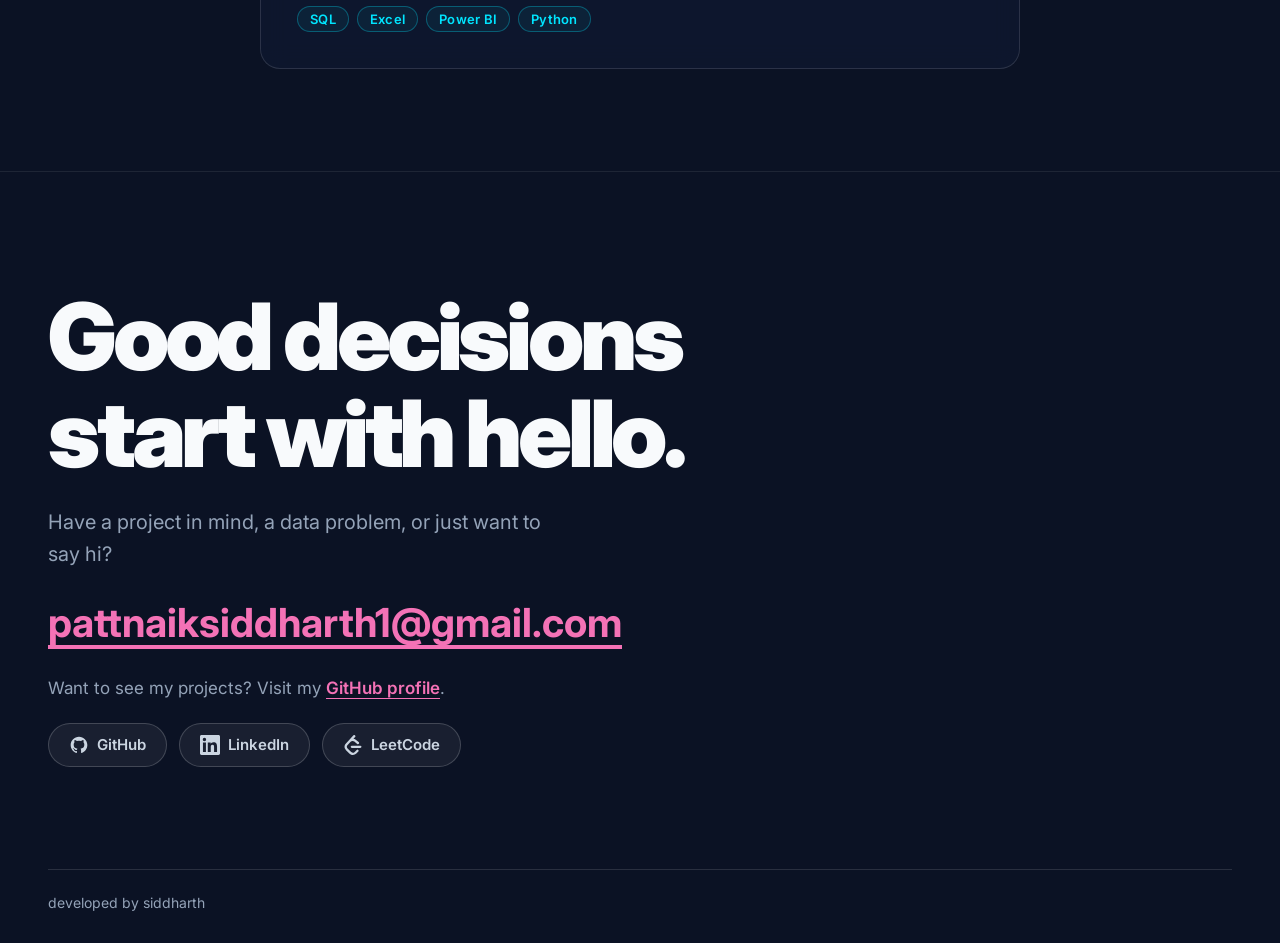
==== commit 14a91ccb: "Update projects page: 2x2 grid, Streamlit choice modal" ====
--- a/index.html
+++ b/index.html
@@ -4,33 +4,150 @@
 <head>
     <meta charset="utf-8">
     <meta name="viewport" content="width=device-width, initial-scale=1">
-    <title>siddharth. · Vibe coder with a curious mind</title>
-    <meta name="description" content="Siddharth's portfolio. Playful ideas. Thoughtful websites.">
+    <title>siddharth. — Data Analyst &amp; Power BI Specialist</title>
+    <meta name="description" content="Siddharth's portfolio. Playful ideas. Thoughtful websites. Executive Power BI Dashboards.">
     <!-- developed by siddharth -->
     <link rel="preconnect" href="https://fonts.googleapis.com">
     <link rel="preconnect" href="https://fonts.gstatic.com" crossorigin>
     <link rel="stylesheet" href="https://api.fontshare.com/v2/css?f[]=satoshi@700,900&amp;display=swap">
-    <link rel="stylesheet" href="https://fonts.googleapis.com/css2?family=Inter:wght@400;500;600&amp;display=swap">
+    <link rel="stylesheet" href="https://fonts.googleapis.com/css2?family=Inter:wght@400;500;600;700&amp;display=swap">
     <link rel="icon"
         href="data:image/svg+xml,%3Csvg xmlns='http://www.w3.org/2000/svg' viewBox='0 0 32 32'%3E%3Ctext y='26' font-size='28'%3E%F0%9F%8C%B8%3C/text%3E%3C/svg%3E">
     <link rel="stylesheet" href="style.css">
+    <link rel="stylesheet" href="projects.css">
 </head>
 
 <body>
+    <!-- =========================================================
+         ✨ OPENING WELCOME PAGE / SPLASH SCREEN ✨
+         ========================================================= -->
+    <div class="welcome-screen" id="welcomeScreen" role="dialog" aria-modal="true" aria-label="Welcome to Siddharth's portfolio">
+        <div class="welcome-glow-orb welcome-glow-1" aria-hidden="true"></div>
+        <div class="welcome-glow-orb welcome-glow-2" aria-hidden="true"></div>
+
+        <div class="welcome-content" id="welcomeContent">
+            <!-- Cartoon Welcoming Character -->
+            <div class="welcome-avatar-wrapper" aria-hidden="true">
+                <div class="cartoon-character-container">
+                    <div class="speech-bubble">
+                        <span>👋 Hello!</span>
+                    </div>
+                    <svg class="cartoon-avatar-svg" viewBox="0 0 200 200" width="160" height="160" fill="none" xmlns="http://www.w3.org/2000/svg">
+                        <defs>
+                            <linearGradient id="skinGrad" x1="0%" y1="0%" x2="100%" y2="100%">
+                                <stop offset="0%" stop-color="#FFDFBA"/>
+                                <stop offset="100%" stop-color="#F1C27D"/>
+                            </linearGradient>
+                            <linearGradient id="hairGrad" x1="0%" y1="0%" x2="100%" y2="100%">
+                                <stop offset="0%" stop-color="#2D1E18"/>
+                                <stop offset="100%" stop-color="#1A110E"/>
+                            </linearGradient>
+                            <linearGradient id="hoodieGrad" x1="0%" y1="0%" x2="100%" y2="100%">
+                                <stop offset="0%" stop-color="#00E5FF"/>
+                                <stop offset="100%" stop-color="#0077B6"/>
+                            </linearGradient>
+                            <linearGradient id="glassesGrad" x1="0%" y1="0%" x2="100%" y2="100%">
+                                <stop offset="0%" stop-color="#00F0FF"/>
+                                <stop offset="100%" stop-color="#7000FF"/>
+                            </linearGradient>
+                        </defs>
+
+                        <!-- Body / Hoodie -->
+                        <path d="M50 175 C50 145, 70 135, 100 135 C130 135, 150 145, 150 175 L155 200 L45 200 Z" fill="url(#hoodieGrad)" />
+                        <!-- Hoodie Collar & Strings -->
+                        <path d="M85 135 Q100 152 115 135" stroke="#003852" stroke-width="3" fill="none" stroke-linecap="round"/>
+                        <line x1="93" y1="145" x2="93" y2="162" stroke="#FFFFFF" stroke-width="2.5" stroke-linecap="round"/>
+                        <line x1="107" y1="145" x2="107" y2="162" stroke="#FFFFFF" stroke-width="2.5" stroke-linecap="round"/>
+
+                        <!-- Neck -->
+                        <rect x="90" y="120" width="20" height="20" fill="url(#skinGrad)" rx="4"/>
+
+                        <!-- Head / Ears -->
+                        <circle cx="68" cy="98" r="10" fill="url(#skinGrad)"/>
+                        <circle cx="132" cy="98" r="10" fill="url(#skinGrad)"/>
+                        <!-- Face -->
+                        <ellipse cx="100" cy="95" rx="36" ry="38" fill="url(#skinGrad)"/>
+
+                        <!-- Hair Back/Base -->
+                        <path d="M64 92 C62 60, 75 42, 100 42 C125 42, 138 60, 136 92 C132 80, 122 75, 100 75 C78 75, 68 80, 64 92 Z" fill="url(#hairGrad)"/>
+                        <!-- Modern Hair Bangs/Volume -->
+                        <path d="M65 72 C70 50, 85 40, 105 40 C125 40, 138 52, 136 68 C130 60, 115 58, 102 62 C88 66, 76 62, 65 72 Z" fill="#3D291F"/>
+
+                        <!-- Rosy Cheeks -->
+                        <circle cx="78" cy="106" r="6" fill="#FF8A8A" opacity="0.45"/>
+                        <circle cx="122" cy="106" r="6" fill="#FF8A8A" opacity="0.45"/>
+
+                        <!-- Eyes (Blinking animation) -->
+                        <g class="cartoon-eyes">
+                            <ellipse cx="84" cy="95" rx="4.5" ry="5.5" fill="#1A110E"/>
+                            <circle cx="86" cy="93" r="1.8" fill="#FFFFFF"/>
+                            <ellipse cx="116" cy="95" rx="4.5" ry="5.5" fill="#1A110E"/>
+                            <circle cx="118" cy="93" r="1.8" fill="#FFFFFF"/>
+                        </g>
+
+                        <!-- Eyebrows -->
+                        <path d="M78 85 Q84 81 90 85" stroke="#2D1E18" stroke-width="2.5" stroke-linecap="round" fill="none"/>
+                        <path d="M110 85 Q116 81 122 85" stroke="#2D1E18" stroke-width="2.5" stroke-linecap="round" fill="none"/>
+
+                        <!-- Stylish Glasses Frame -->
+                        <rect x="73" y="86" width="22" height="18" rx="6" stroke="url(#glassesGrad)" stroke-width="2.5" fill="rgba(0,229,255,0.08)"/>
+                        <rect x="105" y="86" width="22" height="18" rx="6" stroke="url(#glassesGrad)" stroke-width="2.5" fill="rgba(0,229,255,0.08)"/>
+                        <line x1="95" y1="94" x2="105" y2="94" stroke="url(#glassesGrad)" stroke-width="2.5"/>
+
+                        <!-- Cute Smile -->
+                        <path d="M92 112 Q100 120 108 112" stroke="#C54848" stroke-width="3" stroke-linecap="round" fill="none"/>
+
+                        <!-- Animated Waving Arm & Hand -->
+                        <g class="cartoon-waving-arm">
+                            <path d="M142 145 C155 135, 168 122, 172 105" stroke="#0077B6" stroke-width="14" stroke-linecap="round" fill="none"/>
+                            <circle cx="173" cy="98" r="9" fill="url(#skinGrad)"/>
+                            <path d="M171 90 L172 84 M175 91 L177 84 M178 93 L182 87 M167 93 L163 89" stroke="url(#skinGrad)" stroke-width="3" stroke-linecap="round"/>
+                        </g>
+                    </svg>
+                    <div class="cartoon-sparkle sparkle-1">✨</div>
+                    <div class="cartoon-sparkle sparkle-2">⭐</div>
+                    <div class="cartoon-sparkle sparkle-3">✨</div>
+                </div>
+            </div>
+
+            <div class="welcome-badge">
+                <span class="welcome-badge-dot"></span>
+                <span>Welcome to my space</span>
+            </div>
+
+            <h1 class="welcome-title">Hi, Welcome to Siddharth's portfolio</h1>
+
+            <p class="welcome-subtitle">
+                Explore interactive Power BI analytics, business intelligence dashboards, and creative data storytelling.
+            </p>
+
+            <button type="button" class="welcome-enter-btn" id="welcomeEnterBtn" aria-label="Enter Siddharth's portfolio">
+                <span>Enter Portfolio</span>
+                <svg width="20" height="20" viewBox="0 0 24 24" fill="none" stroke="currentColor" stroke-width="2.5" stroke-linecap="round" stroke-linejoin="round" aria-hidden="true">
+                    <line x1="5" y1="12" x2="19" y2="12"></line>
+                    <polyline points="12 5 19 12 12 19"></polyline>
+                </svg>
+            </button>
+
+            <span class="welcome-hint">Click anywhere or press Enter to continue</span>
+        </div>
+    </div>
+
     <a class="skip" href="#main">Skip to content</a>
     <section class="hero">
         <header class="site-header">
             <a class="wordmark" href="#main" aria-label="siddharth.">siddharth<span>.</span></a>
             <nav aria-label="Primary">
+                <a class="nav-link nav-projects-highlight" href="projects.html">Projects</a>
                 <button type="button" class="nav-link" data-dialog="work">Work</button>
                 <button type="button" class="nav-link" data-dialog="about">About</button>
                 <a class="nav-link" href="#internship">Internship</a>
-                <a class="nav-link" href="#contact" data-contact>Let’s talk ↗</a>
+                <a class="nav-link" href="#contact" data-contact>Let's talk ↗</a>
             </nav>
         </header>
         <main id="main" class="hero-main">
             <h1 class="headline">
-                <span>Hi, I’m Siddharth.</span>
+                <span>Hi, I'm Siddharth.</span>
                 <span>turning data into insights <em>ideas into products</em></span>
                 <span>and code into reality.</span>
             </h1>
@@ -82,96 +199,201 @@
                                 ME</span></span><span class="seam seam-l" aria-hidden="true"></span><span
                             class="seam seam-r" aria-hidden="true"></span></a>
                     <a class="key key-enter" style="--x:657px;--y:0;--face:#ffe446;--base:#eab800" href="#contact"
-                        data-contact aria-label="Let’s talk"><span class="face"><span class="letter arrow"
-                                aria-hidden="true">↵</span><span class="cap" aria-hidden="true">LET’S
+                        data-contact aria-label="Let's talk"><span class="face"><span class="letter arrow"
+                                aria-hidden="true">↗</span><span class="cap" aria-hidden="true">LET'S
                                 TALK</span></span><span class="seam seam-l" aria-hidden="true"></span><span
                             class="seam seam-r" aria-hidden="true"></span></a>
                 </div>
             </div>
         </main>
         <div class="marquee">
-            <p class="marquee-text">Data-driven decisions. Thoughtful products. · I turn messy data and bold ideas into
-                clear, useful digital experiences. · Pick a key.</p>
+            <p class="marquee-text">Data-driven decisions. Thoughtful products. • I turn messy data and bold ideas into
+                clear, useful digital experiences. • Pick a key.</p>
             <div class="track" id="track" aria-hidden="true">
-                <div class="group"><span class="item">Data-driven decisions. Thoughtful products. · I turn messy data
-                        and bold ideas into clear, useful digital experiences. · Pick a key.</span></div>
-                <div class="group"><span class="item">Data-driven decisions. Thoughtful products. · I turn messy data
-                        and bold ideas into clear, useful digital experiences. · Pick a key.</span></div>
+                <div class="group"><span class="item">Data-driven decisions. Thoughtful products. • I turn messy data
+                        and bold ideas into clear, useful digital experiences. • Pick a key.</span></div>
+                <div class="group"><span class="item">Data-driven decisions. Thoughtful products. • I turn messy data
+                        and bold ideas into clear, useful digital experiences. • Pick a key.</span></div>
             </div>
         </div>
     </section>
 
-    <!-- ── Gallery ─────────────────────────────────────────────── -->
-    <section class="gallery" id="gallery" aria-labelledby="gallery-title">
-        <div class="gallery-inner">
-            <h2 id="gallery-title">Selected work</h2>
-            <p class="gallery-sub">Dashboards and web pages I've built.</p>
-
-            <div role="region" aria-roledescription="carousel" aria-label="Screenshot gallery"
-                class="carousel" id="carousel">
-
-                <!-- Main viewer -->
-                <div class="car-viewer">
-                    <button type="button" class="car-btn car-prev" id="carPrev"
-                        aria-label="Previous screenshot">&#8592;</button>
-
-                    <figure class="car-figure">
-                        <button type="button" class="car-img-btn" id="carImgBtn"
-                            aria-label="Enlarge current screenshot">
-                            <img id="carImg"
-                                src="images/dashboard-1.png"
-                                alt="Analytics dashboard showing key business metrics and charts"
-                                width="1280" height="720"
-                                class="car-img">
-                        </button>
-                        <figcaption class="car-caption">
-                            <span id="carCaption">Analytics Dashboard</span>
-                            <span class="car-counter" id="carCounter" aria-live="polite"
-                                aria-atomic="true">1 / 4</span>
-                        </figcaption>
-                    </figure>
-
-                    <button type="button" class="car-btn car-next" id="carNext"
-                        aria-label="Next screenshot">&#8594;</button>
-                </div>
-
-                <!-- Thumbnails -->
-                <div class="car-thumbs" role="tablist" aria-label="Go to screenshot"
-                    id="carThumbs">
-                    <button type="button" role="tab" aria-selected="true"
-                        aria-label="Screenshot 1 of 4" class="car-thumb is-active"
-                        data-idx="0">
-                        <img src="images/dashboard-1.png"
-                            alt="" width="80" height="45" loading="lazy">
-                    </button>
-                    <button type="button" role="tab" aria-selected="false"
-                        aria-label="Screenshot 2 of 4" class="car-thumb"
-                        data-idx="1">
-                        <img src="images/dashboard-2.png"
-                            alt="" width="80" height="45" loading="lazy">
-                    </button>
-                    <button type="button" role="tab" aria-selected="false"
-                        aria-label="Screenshot 3 of 4" class="car-thumb"
-                        data-idx="2">
-                        <img src="images/dashboard-3.png"
-                            alt="" width="80" height="45" loading="lazy">
-                    </button>
-                    <button type="button" role="tab" aria-selected="false"
-                        aria-label="Screenshot 4 of 4" class="car-thumb"
-                        data-idx="3">
-                        <img src="images/frontpage-1.png"
-                            alt="" width="80" height="45" loading="lazy">
-                    </button>
-                </div>
-
-                <!-- Screen-reader slide announcer -->
-                <div aria-live="polite" aria-atomic="true" class="sr-only" id="carAnnounce"></div>
+    <!-- 📊 Featured Dashboards Preview Section 📊 -->
+    <section class="featured-dashboards-section" id="featured-dashboards" aria-labelledby="featured-dashboards-title">
+        <div class="featured-dashboards-inner">
+            <div class="featured-dashboards-header">
+                <div class="badge-pill">
+                    <span class="badge-pulse-dot"></span>
+                    <span>Power BI Analytics</span>
+                </div>
+                <h2 class="featured-title" id="featured-dashboards-title">Featured Dashboards</h2>
+                <p class="featured-subtitle">Click any project to explore its full analytical case study and dashboard pages, or open the detailed PDF report.</p>
+            </div>
+
+            <div class="featured-preview-grid">
+                <!-- Preview Card 1: Marketing ROI -->
+                <article class="preview-card" data-project-target="project-marketing-roi" role="button" tabindex="0" aria-label="Open Marketing ROI project details">
+                    <div class="preview-img-link" title="Click to view Marketing ROI dashboard case study">
+                        <img src="images/projects/marketing-roi/overview.png"
+                             onerror="this.onerror=null; this.src='1. Marketing ROI/1. Overview.png';"
+                             alt="Marketing ROI Dashboard Overview"
+                             class="preview-img"
+                             loading="lazy">
+                        <div class="preview-img-overlay">
+                            <span class="preview-img-badge">View Case Study &amp; Pages ↗</span>
+                        </div>
+                    </div>
+                    <div class="preview-body">
+                        <h3 class="preview-title">1. Marketing ROI</h3>
+                        <p class="preview-desc">Multi-channel campaign performance, blended CAC vs. customer LTV tracking, and interactive what-if profit &amp; loss budget scenario forecasting.</p>
+                        <div class="preview-footer">
+                            <div class="preview-insight-chip">
+                                <span>ROAS:</span>
+                                <span class="val">3.4x</span>
+                            </div>
+                            <div class="preview-actions-group">
+                                <a href="https://drive.google.com/file/d/15rBanqRPwszG8kBhIeRGJS031AXZBQ-b/preview"
+                                   target="_blank"
+                                   rel="noopener noreferrer"
+                                   class="preview-pdf-link-btn"
+                                   aria-label="Directly open Marketing ROI PDF report"
+                                   onclick="event.stopPropagation();">
+                                    <span>View PDF ↗</span>
+                                </a>
+                                <span class="preview-link-btn">
+                                    <span>View Project ↗</span>
+                                </span>
+                            </div>
+                        </div>
+                    </div>
+                </article>
+
+                <!-- Preview Card 2: Indian Hair Growth Analysis -->
+                <article class="preview-card" data-project-target="project-indian-hair-growth" role="button" tabindex="0" aria-label="Open Indian Hair Growth Analysis project details">
+                    <div class="preview-img-link" title="Click to view Indian Hair Growth Analysis dashboard case study">
+                        <img src="images/projects/hair-growth/market-overview.png"
+                             onerror="this.onerror=null; this.src='2. Indian HAir Growth Analysis/1. Market Overview.png';"
+                             alt="Indian Hair Care Market Diagnostics"
+                             class="preview-img"
+                             loading="lazy">
+                        <div class="preview-img-overlay">
+                            <span class="preview-img-badge">View Case Study &amp; Pages ↗</span>
+                        </div>
+                    </div>
+                    <div class="preview-body">
+                        <h3 class="preview-title">2. Indian HAir Growth Analysis</h3>
+                        <p class="preview-desc">D2C market sizing, stage-by-stage customer drop-off funnels, monthly retention cohort heatmaps, and competitive product benchmarking.</p>
+                        <div class="preview-footer">
+                            <div class="preview-insight-chip">
+                                <span>M3 Retention:</span>
+                                <span class="val">68%</span>
+                            </div>
+                            <div class="preview-actions-group">
+                                <a href="https://drive.google.com/file/d/1jNQgoPNdc4WJ-oFfGSU9nx6ORtpsaRnE/preview"
+                                   target="_blank"
+                                   rel="noopener noreferrer"
+                                   class="preview-pdf-link-btn"
+                                   aria-label="Directly open Indian Hair Growth Analysis PDF report"
+                                   onclick="event.stopPropagation();">
+                                    <span>View PDF ↗</span>
+                                </a>
+                                <span class="preview-link-btn">
+                                    <span>View Project ↗</span>
+                                </span>
+                            </div>
+                        </div>
+                    </div>
+                </article>
+
+                <!-- Preview Card 3: Bhubaneswar Traffic & Public Transport Demand -->
+                <article class="preview-card" data-project-target="project-bhubaneswar-transit-demand" role="button" tabindex="0" aria-label="Open Bhubaneswar Transit Demand project details">
+                    <div class="preview-img-link" title="Click to view Bhubaneswar Transit Demand dashboard case study">
+                        <img src="images/projects/bhubaneswar-transit/kpi-overview.png"
+                             onerror="this.onerror=null; this.src='3. Bhubaneswar - Traffic & Public Transport Demand Dashboard/1. Key Performance Indicators.png';"
+                             alt="Bhubaneswar Urban Transit Demand Dashboard"
+                             class="preview-img"
+                             loading="lazy">
+                        <div class="preview-img-overlay">
+                            <span class="preview-img-badge">View Case Study &amp; Pages ↗</span>
+                        </div>
+                    </div>
+                    <div class="preview-body">
+                        <h3 class="preview-title">3. Bhubaneswar Transit Demand</h3>
+                        <p class="preview-desc">Urban mobility intelligence mapping peak corridor congestion bottlenecks and time-series public transit fleet demand forecasting.</p>
+                        <div class="preview-footer">
+                            <div class="preview-insight-chip">
+                                <span>Accuracy:</span>
+                                <span class="val">94%</span>
+                            </div>
+                            <div class="preview-actions-group">
+                                <a href="https://drive.google.com/file/d/1v6XJZyAhxKwrvPMc62WkzeoR_h075hun/preview"
+                                   target="_blank"
+                                   rel="noopener noreferrer"
+                                   class="preview-pdf-link-btn"
+                                   aria-label="Directly open Bhubaneswar Transit Demand PDF report"
+                                   onclick="event.stopPropagation();">
+                                    <span>View PDF ↗</span>
+                                </a>
+                                <span class="preview-link-btn">
+                                    <span>View Project ↗</span>
+                                </span>
+                            </div>
+                        </div>
+                    </div>
+                </article>
+
+                <!-- Preview Card 4: Myntra Fashion Analysis -->
+                <article class="preview-card" data-project-target="project-myntra-fashion-analysis" role="button" tabindex="0" aria-label="Open Myntra Fashion Analysis project details">
+                    <div class="preview-img-link" title="Click to view Myntra Fashion Analysis dashboard case study">
+                        <img src="images/projects/myntra-fashion/market-overview.png"
+                             onerror="this.onerror=null; this.src='4. Myntra Fashion Analysis/1. Market Overview.png';"
+                             alt="Myntra Fashion Catalog &amp; Pricing Analysis"
+                             class="preview-img"
+                             loading="lazy">
+                        <div class="preview-img-overlay">
+                            <span class="preview-img-badge">View Case Study &amp; Pages ↗</span>
+                        </div>
+                    </div>
+                    <div class="preview-body">
+                        <h3 class="preview-title">4. Myntra Fashion Analysis</h3>
+                        <p class="preview-desc">Deep retail catalog benchmarking evaluating brand pricing elasticity, discount strategies, customer sentiment ratings, and SKU velocity.</p>
+                        <div class="preview-footer">
+                            <div class="preview-insight-chip">
+                                <span>Sweet Spot:</span>
+                                <span class="val">45%</span>
+                            </div>
+                            <div class="preview-actions-group">
+                                <a href="https://drive.google.com/file/d/11ZqFBGcf_Q7Tlg8YK_CwVY2WJ8HvxQh6/preview"
+                                   target="_blank"
+                                   rel="noopener noreferrer"
+                                   class="preview-pdf-link-btn"
+                                   aria-label="Directly open Myntra Fashion Analysis PDF report"
+                                   onclick="event.stopPropagation();">
+                                    <span>View PDF ↗</span>
+                                </a>
+                                <span class="preview-link-btn">
+                                    <span>View Project ↗</span>
+                                </span>
+                            </div>
+                        </div>
+                    </div>
+                </article>
+            </div>
+
+            <div class="featured-dashboards-cta">
+                <a href="projects.html" class="btn-view-all-projects" id="btnViewAllProjects" aria-label="View all projects">
+                    <span>View all 4 projects &rarr;</span>
+                    <svg width="20" height="20" viewBox="0 0 24 24" fill="none" stroke="currentColor" stroke-width="2.5" stroke-linecap="round" stroke-linejoin="round" aria-hidden="true">
+                        <line x1="5" y1="12" x2="19" y2="12"></line>
+                        <polyline points="12 5 19 12 12 19"></polyline>
+                    </svg>
+                </a>
             </div>
         </div>
     </section>
-    <!-- ── /Gallery ────────────────────────────────────────────── -->
-
-    <!-- ── Internship ───────────────────────────────────────────── -->
+    <!-- 📊 /Featured Dashboards Preview Section 📊 -->
+
+    <!-- 💼 Internship 💼 -->
     <section class="internship" id="internship" aria-labelledby="internship-title">
         <div class="internship-inner">
             <h2 id="internship-title">Internship</h2>
@@ -183,7 +405,7 @@
                     </div>
                     <div class="intern-role-block">
                         <p class="intern-role">Product and Data Analyst Intern</p>
-                        <p class="intern-dates">May 2026 – July 2026</p>
+                        <p class="intern-dates">May 2026 - July 2026</p>
                     </div>
                 </div>
                 <ul class="intern-bullets">
@@ -201,8 +423,9 @@
             </div>
         </div>
     </section>
-    <!-- ── /Internship ──────────────────────────────────────────── -->
-
+    <!-- 💼 /Internship 💼 -->
+
+    <!-- ✉️ Contact ✉️ -->
     <section class="contact" id="contact" aria-labelledby="contact-title">
         <h2 id="contact-title">Good decisions<br>start with hello.</h2>
         <p class="invite">Have a project in mind, a data problem, or just want to say hi?</p>
@@ -246,30 +469,48 @@
         </footer>
     </section>
 
+    <!-- Modal Dialogs for Keyboard Keys -->
     <dialog id="info" aria-labelledby="info-title">
         <div class="dialog-body">
             <h2 id="info-title"></h2>
             <p id="info-text"></p>
             <div class="actions">
                 <a class="btn btn-contact" data-contact href="#contact">Say it with an email</a>
+                <a class="btn btn-close" id="dialogProjectsBtn" href="projects.html" style="background: #00e5ff; color: #07090e; border-color: #00e5ff; display: none;">View Dashboards →</a>
                 <button type="button" class="btn btn-close" id="info-close">Close</button>
             </div>
         </div>
     </dialog>
 
-    <!-- Lightbox dialog for enlarged screenshot -->
-    <dialog id="lightbox" aria-labelledby="lightbox-title" class="lightbox-dialog">
-        <div class="lightbox-body">
-            <h2 id="lightbox-title" class="sr-only">Enlarged screenshot</h2>
-            <img id="lightboxImg" src="" alt="" class="lightbox-img">
-            <p class="lightbox-caption" id="lightboxCaption"></p>
-            <div class="actions">
-                <button type="button" class="btn btn-close" id="lightbox-close">Close</button>
+    <!-- 🌟 Project Showcase Modal (Displays ALL Photos & Headings) 🌟 -->
+    <dialog id="projectViewerModal" class="project-modal" aria-labelledby="modalProjectTitle">
+        <div class="project-modal-wrapper">
+            <div class="project-modal-header">
+                <div class="modal-header-left">
+                    <h2 class="modal-project-title" id="modalProjectTitle">Project Title</h2>
+                    <p class="modal-project-subtitle" id="modalProjectSubtitle">Category &amp; Description</p>
+                </div>
+                <div class="modal-header-actions">
+                    <a href="#" target="_blank" rel="noopener noreferrer" class="modal-btn-pdf" id="modalPdfBtn">
+                        <span>Open Full PDF Report ↗</span>
+                    </a>
+                    <button type="button" class="modal-btn-close" id="modalCloseBtn" aria-label="Close dialog">✕</button>
+                </div>
+            </div>
+            <!-- Quick Page Jump List -->
+            <nav class="modal-nav-pills" id="modalNavPills" aria-label="Jump to Dashboard Page">
+                <!-- Dynamic Jump Pills -->
+            </nav>
+            <!-- Scrollable list of ALL pages with headings and full photos -->
+            <div class="modal-pages-scroll" id="modalPagesScroll">
+                <!-- Dynamic Pages with Headings -->
             </div>
         </div>
     </dialog>
 
+    <script src="projects-data.js"></script>
+    <script src="project-viewer.js"></script>
     <script src="script.js"></script>
 </body>
 
-</html>+</html>
--- a/style.css
+++ b/style.css
@@ -1,968 +1,1446 @@
-/* built by siddharth · Personal use only */
-:root {
-    --ink: #111111;
-    --text: #241c32;
-    --pink: #d96c9c;
-    --plum: #2f2542;
-    --gold: #ffdfa0;
-    --brown: #8b4d20;
-    --pad: 48px;
-    --sans: "Satoshi", "Inter", system-ui, -apple-system, "Segoe UI", sans-serif;
-    --body: "Inter", system-ui, -apple-system, "Segoe UI", sans-serif;
-    --serif: Georgia, "Times New Roman", serif;
-}
-
-@media (max-width:1024px) {
-    :root {
-        --pad: 32px
-    }
-}
-
-@media (max-width:600px) {
-    :root {
-        --pad: 24px
-    }
-}
-
-*,
-*::before,
-*::after {
-    box-sizing: border-box
-}
-
-html {
-    -webkit-text-size-adjust: 100%
-}
-
-body {
-    margin: 0;
-    font-family: var(--body);
-    color: var(--text);
-    background: #fff;
-    overflow-x: hidden
-}
-
-button {
-    font: inherit;
-    color: inherit
-}
-
-:focus-visible {
-    outline: 3px solid var(--ink);
-    outline-offset: 3px;
-    box-shadow: 0 0 0 6px #fff
-}
-
-.skip {
-    position: absolute;
-    left: -999px;
-    top: 8px;
-    background: #fff;
-    padding: 8px 12px;
-    z-index: 10
-}
-
-.skip:focus {
-    left: 8px
-}
-
-/* Hero */
-.hero {
-    background: linear-gradient(135deg, #fff7fb 0%, #ffffff 50%, #f1f0ff 100%);
-    overflow-x: clip
-}
-
-.site-header {
-    display: flex;
-    align-items: center;
-    justify-content: space-between;
-    gap: 16px;
-    margin: 0 var(--pad);
-    padding: 18px 0;
-    border-bottom: 1px solid rgba(36, 28, 50, .12)
-}
-
-.wordmark {
-    font-family: var(--sans);
-    font-weight: 900;
-    font-size: 26px;
-    letter-spacing: -.05em;
-    color: var(--ink);
-    text-decoration: none;
-    padding: 4px 0
-}
-
-.wordmark span {
-    color: var(--pink)
-}
-
-.site-header nav {
-    display: flex;
-    align-items: center;
-    gap: 4px
-}
-
-.nav-link {
-    background: none;
-    border: 0;
-    cursor: pointer;
-    font-family: var(--body);
-    font-weight: 500;
-    font-size: 15px;
-    color: var(--text);
-    text-decoration: none;
-    padding: 12px 12px;
-    min-height: 44px;
-    display: inline-flex;
-    align-items: center;
-    border-radius: 10px
-}
-
-.nav-link:hover {
-    color: var(--pink);
-    text-decoration: underline;
-    text-underline-offset: 5px
-}
-
-.hero-main {
-    padding: clamp(28px, 4.5vw, 64px) var(--pad) clamp(24px, 3vw, 44px)
-}
-
-.headline {
-    margin: 0;
-    font-family: var(--sans);
-    font-weight: 900;
-    color: var(--text);
-    font-size: clamp(2.5rem, 1.2rem + 5.4vw, 6rem);
-    line-height: 1.05;
-    letter-spacing: -.045em
-}
-
-.headline span {
-    display: block
-}
-
-.headline em {
-    font-family: var(--serif);
-    font-style: italic;
-    font-weight: 400;
-    color: var(--pink);
-    letter-spacing: -.03em
-}
-
-/* Keyboard */
-.kb-wrap {
-    position: relative;
-    width: 100%;
-    margin-top: clamp(24px, 3.5vw, 52px);
-    height: 340px;
-    --s: 1
-}
-
-.kb {
-    position: absolute;
-    left: 50%;
-    top: 0;
-    width: 900px;
-    height: 312px;
-    transform: translateX(-50%) scale(var(--s));
-    transform-origin: top center
-}
-
-.key {
-    --ky: 0px;
-    --fy: 0px;
-    position: absolute;
-    left: var(--x);
-    top: var(--y);
-    width: 146px;
-    height: 161px;
-    padding: 0;
-    margin: 0;
-    display: block;
-    cursor: pointer;
-    text-decoration: none;
-    color: var(--ink);
-    border: 2px solid var(--ink);
-    border-radius: 38px;
-    background: linear-gradient(90deg, rgba(0, 0, 0, .2), transparent 12px, transparent calc(100% - 12px), rgba(0, 0, 0, .2)), var(--base);
-    box-shadow: 0 5px 0 #000;
-    transform: translateY(var(--ky));
-    transition: transform .12s ease;
-    -webkit-tap-highlight-color: transparent
-}
-
-.row-top {
-    z-index: 2
-}
-
-.row-low {
-    z-index: 3
-}
-
-.key-enter {
-    z-index: 1;
-    width: 218px;
-    height: 300px
-}
-
-.face {
-    position: absolute;
-    left: 10px;
-    right: 10px;
-    top: 6px;
-    bottom: 33px;
-    display: flex;
-    flex-direction: column;
-    align-items: center;
-    justify-content: center;
-    gap: 4px;
-    background: var(--face);
-    border: 2px solid var(--ink);
-    border-radius: 29px;
-    transform: translateY(var(--fy));
-    transition: transform .18s ease;
-    pointer-events: none
-}
-
-.letter {
-    font-family: var(--sans);
-    font-weight: 900;
-    font-size: 74px;
-    line-height: .9;
-    letter-spacing: -.05em
-}
-
-.cap {
-    font-family: var(--body);
-    font-weight: 600;
-    font-size: 10px;
-    letter-spacing: .04em;
-    white-space: nowrap
-}
-
-.seam {
-    position: absolute;
-    bottom: 31px;
-    width: 16px;
-    height: 2px;
-    background: var(--ink);
-    opacity: .55;
-    pointer-events: none
-}
-
-.seam-l {
-    left: 3px;
-    transform: rotate(-38deg)
-}
-
-.seam-r {
-    right: 3px;
-    transform: rotate(38deg)
-}
-
-.key-enter .face {
-    flex-direction: row;
-    justify-content: space-between;
-    padding: 0 22px 0 26px
-}
-
-.key-enter .arrow {
-    font-size: 130px;
-    line-height: 1
-}
-
-.key-enter .cap {
-    writing-mode: vertical-rl;
-    font-size: 13px;
-    letter-spacing: .2em
-}
-
-.key:hover,
-.key:focus-visible {
-    --fy: 8px
-}
-
-.key:active {
-    --ky: 5px;
-    --fy: 8px
-}
-
-.key.is-auto {
-    --ky: 4px;
-    --fy: 8px
-}
-
-.key:focus-visible {
-    outline: calc(4px / var(--s, 1)) solid #fff;
-    outline-offset: calc(3px / var(--s, 1));
-    box-shadow: 0 5px 0 #000, 0 0 0 calc(8px / var(--s, 1)) var(--ink)
-}
-
-/* Marquee */
-.marquee {
-    background: var(--gold);
-    color: var(--brown);
-    overflow: hidden;
-    font-family: var(--serif);
-    font-style: italic;
-    font-size: clamp(1.375rem, 1rem + 1.6vw, 2.5rem);
-    line-height: 1.2;
-    padding: clamp(16px, 2vw, 26px) 0
-}
-
-.marquee-text {
-    position: absolute;
-    width: 1px;
-    height: 1px;
-    overflow: hidden;
-    clip: rect(0 0 0 0);
-    margin: 0;
-    white-space: nowrap
-}
-
-.track {
-    display: flex;
-    width: max-content;
-    animation: scroll var(--dur, 40s) linear infinite;
-    will-change: transform
-}
-
-.group {
-    display: flex;
-    flex: none
-}
-
-.item {
-    flex: none;
-    white-space: nowrap;
-    padding-right: 3rem
-}
-
-@keyframes scroll {
-    to {
-        transform: translateX(-50%)
-    }
-}
-
-/* Contact */
-.contact {
-    background: var(--plum);
-    color: #f6f1ff;
-    padding: clamp(64px, 9vw, 128px) var(--pad) 0
-}
-
-.contact h2 {
-    margin: 0 0 24px;
-    font-family: var(--sans);
-    font-weight: 900;
-    font-size: clamp(2.5rem, 1rem + 6vw, 6rem);
-    line-height: 1.05;
-    letter-spacing: -.045em
-}
-
-.invite {
-    margin: 0 0 28px;
-    max-width: 38ch;
-    font-size: clamp(1rem, .9rem + .5vw, 1.25rem);
-    line-height: 1.6;
-    color: rgba(246, 241, 255, .85)
-}
-
-.email {
-    display: inline-block;
-    max-width: 100%;
-    color: #ff8fbf;
-    font-family: var(--sans);
-    font-weight: 700;
-    font-size: clamp(1.25rem, .8rem + 2.4vw, 2.5rem);
-    text-decoration: underline;
-    text-underline-offset: 8px;
-    overflow-wrap: anywhere
-}
-
-.email:hover {
-    color: #ffc2dc
-}
-
-.contact :focus-visible {
-    outline-color: #fff;
-    box-shadow: 0 0 0 6px var(--plum)
-}
-
-.contact footer {
-    margin-top: clamp(64px, 8vw, 112px);
-    padding: 24px 0 32px;
-    border-top: 1px solid rgba(255, 255, 255, .18);
-    font-size: 14px;
-    color: rgba(246, 241, 255, .7)
-}
-
-.contact footer p {
-    margin: 0
-}
-
-/* Dialog */
-dialog {
-    border: 2px solid var(--ink);
-    border-radius: 28px;
-    padding: 0;
-    background: #fff7fb;
-    color: var(--text);
-    width: min(92vw, 480px);
-    box-shadow: 0 5px 0 #000
-}
-
-dialog::backdrop {
-    background: rgba(36, 28, 50, .55)
-}
-
-.dialog-body {
-    padding: clamp(24px, 5vw, 36px)
-}
-
-dialog h2 {
-    margin: 0 0 12px;
-    font-family: var(--sans);
-    font-weight: 900;
-    font-size: 2rem;
-    letter-spacing: -.04em;
-    line-height: 1.1
-}
-
-dialog p {
-    margin: 0 0 24px;
-    line-height: 1.6;
-    font-size: 1.0625rem
-}
-
-.actions {
-    display: flex;
-    flex-wrap: wrap;
-    gap: 12px
-}
-
-.btn {
-    min-height: 44px;
-    padding: 10px 18px;
-    border-radius: 14px;
-    border: 2px solid var(--ink);
-    font-weight: 600;
-    font-size: 15px;
-    cursor: pointer;
-    text-decoration: none;
-    display: inline-flex;
-    align-items: center
-}
-
-.btn-contact {
-    background: #fff;
-    color: var(--ink)
-}
-
-.btn-close {
-    background: var(--ink);
-    color: #fff
-}
-
-@media (prefers-reduced-motion:reduce) {
-
-    *,
-    *::before,
-    *::after {
-        transition: none !important;
-        animation: none !important
-    }
-
-    .track {
-        display: none
-    }
-
-    .marquee-text {
-        position: static;
-        width: auto;
-        height: auto;
-        clip: auto;
-        white-space: normal;
-        padding: 0 var(--pad);
-        text-align: center
-    }
-}
-
-@media (max-width:480px) {
-    .site-header nav {
-        gap: 0
-    }
-
-    .nav-link {
-        padding: 12px 8px;
-        font-size: 14px
-    }
-
-    .wordmark {
-        font-size: 20px
-    }
-}
-
-/* ── Gallery / Carousel ──────────────────────────────────────────── */
-.sr-only {
-    position: absolute;
-    width: 1px;
-    height: 1px;
-    padding: 0;
-    margin: -1px;
-    overflow: hidden;
-    clip: rect(0 0 0 0);
-    white-space: nowrap;
-    border: 0
-}
-
-.gallery {
-    background: linear-gradient(180deg, #fff7fb 0%, #f5f0ff 100%);
-    padding: clamp(56px, 8vw, 112px) var(--pad)
-}
-
-.gallery-inner {
-    max-width: 960px;
-    margin: 0 auto
-}
-
-.gallery h2 {
-    margin: 0 0 8px;
-    font-family: var(--sans);
-    font-weight: 900;
-    font-size: clamp(2rem, 1rem + 4vw, 3.5rem);
-    letter-spacing: -.045em;
-    line-height: 1.05;
-    color: var(--text)
-}
-
-.gallery-sub {
-    margin: 0 0 40px;
-    font-size: clamp(1rem, .9rem + .4vw, 1.125rem);
-    color: rgba(47, 37, 66, .7);
-    font-family: var(--body)
-}
-
-/* Carousel wrapper */
-.carousel {
-    display: flex;
-    flex-direction: column;
-    gap: 20px
-}
-
-/* Viewer row: prev button · figure · next button */
-.car-viewer {
-    display: grid;
-    grid-template-columns: 56px 1fr 56px;
-    align-items: center;
-    gap: 12px
-}
-
-/* Prev / Next buttons */
-.car-btn {
-    width: 52px;
-    height: 52px;
-    min-height: 44px;
-    min-width: 44px;
-    border-radius: 50%;
-    border: 2px solid var(--ink);
-    background: #fff;
-    color: var(--ink);
-    font-size: 22px;
-    cursor: pointer;
-    display: inline-flex;
-    align-items: center;
-    justify-content: center;
-    box-shadow: 0 3px 0 #000;
-    transition: transform .12s ease, box-shadow .12s ease;
-    flex-shrink: 0;
-    align-self: center
-}
-
-.car-btn:hover {
-    background: var(--gold);
-    transform: translateY(-2px);
-    box-shadow: 0 5px 0 #000
-}
-
-.car-btn:active {
-    transform: translateY(2px);
-    box-shadow: 0 1px 0 #000
-}
-
-/* Figure + image */
-.car-figure {
-    margin: 0;
-    display: flex;
-    flex-direction: column;
-    gap: 0
-}
-
-.car-img-btn {
-    display: block;
-    padding: 0;
-    border: none;
-    background: none;
-    cursor: zoom-in;
-    border-radius: 20px;
-    width: 100%;
-    overflow: hidden;
-    border: 2px solid var(--ink);
-    box-shadow: 0 6px 0 #000;
-    transition: box-shadow .14s ease, transform .14s ease
-}
-
-.car-img-btn:hover {
-    transform: translateY(-3px);
-    box-shadow: 0 9px 0 #000
-}
-
-.car-img {
-    display: block;
-    width: 100%;
-    height: auto;
-    max-height: 520px;
-    object-fit: contain;
-    background: #f0ecfa;
-    border-radius: 18px
-}
-
-/* Caption row */
-.car-caption {
-    display: flex;
-    align-items: baseline;
-    justify-content: space-between;
-    gap: 12px;
-    padding: 14px 4px 0;
-    font-family: var(--body);
-    font-size: 0.9375rem;
-    color: var(--text)
-}
-
-#carCaption {
-    font-weight: 600
-}
-
-.car-counter {
-    font-size: 0.8125rem;
-    color: rgba(47, 37, 66, .55);
-    white-space: nowrap
-}
-
-/* Thumbnails */
-.car-thumbs {
-    display: flex;
-    gap: 10px;
-    overflow-x: auto;
-    padding-bottom: 6px;
-    -webkit-overflow-scrolling: touch;
-    scrollbar-width: thin;
-    scrollbar-color: var(--ink) transparent;
-    justify-content: center
-}
-
-.car-thumb {
-    flex: 0 0 auto;
-    padding: 3px;
-    border: 2px solid rgba(47, 37, 66, .22);
-    border-radius: 12px;
-    background: #fff;
-    cursor: pointer;
-    transition: border-color .15s ease, box-shadow .15s ease;
-    min-height: 44px;
-    min-width: 44px;
-    overflow: hidden
-}
-
-.car-thumb img {
-    display: block;
-    width: 80px;
-    height: 45px;
-    object-fit: cover;
-    border-radius: 8px;
-    pointer-events: none
-}
-
-.car-thumb.is-active,
-.car-thumb[aria-selected="true"] {
-    border-color: var(--ink);
-    box-shadow: 0 3px 0 #000
-}
-
-.car-thumb:hover:not(.is-active) {
-    border-color: var(--pink)
-}
-
-/* Lightbox dialog */
-.lightbox-dialog {
-    width: min(95vw, 1100px);
-    max-height: 95dvh;
-    border-radius: 24px;
-    border: 2px solid var(--ink);
-    background: #fff7fb;
-    padding: 0;
-    box-shadow: 0 5px 0 #000;
-    overflow: hidden
-}
-
-.lightbox-body {
-    padding: clamp(16px, 3vw, 28px);
-    display: flex;
-    flex-direction: column;
-    gap: 12px
-}
-
-.lightbox-img {
-    display: block;
-    width: 100%;
-    max-height: 78dvh;
-    object-fit: contain;
-    border-radius: 14px;
-    background: #f0ecfa;
-    border: 2px solid var(--ink)
-}
-
-.lightbox-caption {
-    margin: 0;
-    font-weight: 600;
-    font-size: 0.9375rem;
-    font-family: var(--body);
-    color: var(--text)
-}
-
-/* Responsive adjustments */
-@media (max-width: 600px) {
-    .car-viewer {
-        grid-template-columns: 44px 1fr 44px;
-        gap: 8px
-    }
-
-    .car-btn {
-        width: 44px;
-        height: 44px;
-        font-size: 18px
-    }
-
-    .car-img {
-        max-height: 280px
-    }
-
-    .car-thumb img {
-        width: 64px;
-        height: 36px
-    }
-}
-
-@media (max-width: 400px) {
-    .car-viewer {
-        grid-template-columns: 40px 1fr 40px;
-        gap: 6px
-    }
-}
-
-/* Reduced-motion: remove transitions/animations only on carousel elements */
-@media (prefers-reduced-motion: reduce) {
-    .car-btn,
-    .car-img-btn,
-    .car-thumb {
-        transition: none !important
-    }
-}
-
-/* ── Internship section ───────────────────────────────────────────── */
-.internship {
-    background: linear-gradient(180deg, #f5f0ff 0%, #fff7fb 100%);
-    padding: clamp(56px, 8vw, 112px) var(--pad)
-}
-
-.internship-inner {
-    max-width: 760px;
-    margin: 0 auto
-}
-
-.internship h2 {
-    margin: 0 0 32px;
-    font-family: var(--sans);
-    font-weight: 900;
-    font-size: clamp(2rem, 1rem + 4vw, 3.5rem);
-    letter-spacing: -.045em;
-    line-height: 1.05;
-    color: var(--text)
-}
-
-.intern-card {
-    border: 2px solid var(--ink);
-    border-radius: 24px;
-    padding: clamp(20px, 4vw, 36px);
-    background: #fff;
-    box-shadow: 0 5px 0 #000
-}
-
-.intern-header {
-    display: flex;
-    flex-wrap: wrap;
-    gap: 12px 24px;
-    justify-content: space-between;
-    align-items: flex-start;
-    margin-bottom: 20px
-}
-
-.intern-company {
-    margin: 0;
-    font-family: var(--sans);
-    font-weight: 700;
-    font-size: clamp(1.05rem, .9rem + .7vw, 1.25rem);
-    color: var(--ink)
-}
-
-.intern-startup {
-    font-weight: 400;
-    color: var(--pink)
-}
-
-.intern-location {
-    margin: 4px 0 0;
-    font-size: 0.875rem;
-    color: rgba(47, 37, 66, .6)
-}
-
-.intern-role {
-    margin: 0;
-    font-weight: 600;
-    font-size: 0.9375rem;
-    color: var(--text)
-}
-
-.intern-dates {
-    margin: 4px 0 0;
-    font-size: 0.875rem;
-    color: rgba(47, 37, 66, .6)
-}
-
-.intern-role-block {
-    text-align: right
-}
-
-.intern-bullets {
-    margin: 0 0 20px;
-    padding-left: 1.25em;
-    display: flex;
-    flex-direction: column;
-    gap: 10px
-}
-
-.intern-bullets li {
-    font-family: var(--body);
-    font-size: clamp(0.9rem, .85rem + .25vw, 1rem);
-    line-height: 1.65;
-    color: var(--text)
-}
-
-.intern-tools {
-    display: flex;
-    flex-wrap: wrap;
-    gap: 8px
-}
-
-.tool-chip {
-    display: inline-block;
-    padding: 4px 12px;
-    border: 1.5px solid var(--ink);
-    border-radius: 999px;
-    font-family: var(--body);
-    font-weight: 600;
-    font-size: 0.8125rem;
-    letter-spacing: .02em;
-    color: var(--ink);
-    background: #f5f0ff
-}
-
-/* Internship responsive */
-@media (max-width: 520px) {
-    .intern-header {
-        flex-direction: column;
-        gap: 8px
-    }
-
-    .intern-role-block {
-        text-align: left
-    }
-}
-
-/* ── Contact: GitHub note & social links ─────────────────────────── */
-.github-note {
-    margin: 28px 0 20px;
-    font-size: clamp(0.9375rem, .9rem + .25vw, 1.0625rem);
-    line-height: 1.6;
-    color: rgba(246, 241, 255, .85)
-}
-
-.github-inline {
-    color: #ff8fbf;
-    font-weight: 600;
-    text-underline-offset: 4px
-}
-
-.github-inline:hover {
-    color: #ffc2dc
-}
-
-.social-links {
-    display: flex;
-    flex-wrap: wrap;
-    gap: 12px;
-    margin-bottom: 40px
-}
-
-.social-link {
-    display: inline-flex;
-    align-items: center;
-    gap: 8px;
-    min-height: 44px;
-    padding: 10px 20px;
-    border: 2px solid rgba(246, 241, 255, .4);
-    border-radius: 999px;
-    background: rgba(246, 241, 255, .08);
-    color: #f6f1ff;
-    font-family: var(--body);
-    font-weight: 600;
-    font-size: 0.9375rem;
-    text-decoration: none;
-    transition: background .15s ease, border-color .15s ease, color .15s ease
-}
-
-.social-link:hover {
-    background: rgba(246, 241, 255, .18);
-    border-color: rgba(246, 241, 255, .7);
-    color: #fff
-}
-
-.social-link:focus-visible {
-    outline: 3px solid #fff;
-    outline-offset: 3px;
-    box-shadow: 0 0 0 6px var(--plum)
-}
-
-.social-link svg {
-    flex-shrink: 0
-}
-
-/* Social links responsive */
-@media (max-width: 400px) {
-    .social-links {
-        gap: 10px
-    }
-
-    .social-link {
-        padding: 10px 14px;
-        font-size: 0.875rem
-    }
-}
-
-@media (prefers-reduced-motion: reduce) {
-    .social-link {
-        transition: none !important
-    }
-}
-+﻿/* built by siddharth – Personal use only */
+
+/* =========================================================
+   GLOBAL DESIGN TOKENS — ONE BACKGROUND COLOR EVERYWHERE
+   ========================================================= */
+:root {
+    /* Single background used on EVERY section */
+    --bg-main: #0B1224;
+    --bg-card: rgba(255, 255, 255, 0.04);
+    --bg-card-hover: rgba(255, 255, 255, 0.07);
+    --border-glass: rgba(255, 255, 255, 0.10);
+
+    /* Accent palette */
+    --accent: #00e5ff;
+    --accent-violet: #a855f7;
+    --accent-blue: #38bdf8;
+    --accent-emerald: #34d399;
+    --accent-amber: #fbbf24;
+
+    /* Text */
+    --text-main: #f1f5f9;
+    --text-muted: #94a3b8;
+    --text-sub: #cbd5e1;
+
+    /* Legacy tokens (kept so keyboard colours still work) */
+    --ink: #f1f5f9;
+    --text: #f1f5f9;
+    --pink: #f472b6;
+    --plum: #0B1224;
+    --gold: #fbbf24;
+    --brown: #78350f;
+
+    --pad: 48px;
+    --sans: "Satoshi", "Inter", system-ui, -apple-system, "Segoe UI", sans-serif;
+    --body: "Inter", system-ui, -apple-system, "Segoe UI", sans-serif;
+    --serif: Georgia, "Times New Roman", serif;
+
+    --radius-lg: 20px;
+    --radius-md: 14px;
+    --radius-sm: 8px;
+}
+
+@media (max-width: 1024px) { :root { --pad: 32px } }
+@media (max-width: 600px)  { :root { --pad: 20px } }
+
+*, *::before, *::after { box-sizing: border-box }
+
+html {
+    -webkit-text-size-adjust: 100%;
+    background: var(--bg-main);
+}
+
+body {
+    margin: 0;
+    font-family: var(--body);
+    color: var(--text-main);
+    background: var(--bg-main);
+    overflow-x: hidden;
+}
+
+button { font: inherit; color: inherit }
+
+:focus-visible {
+    outline: 3px solid var(--accent);
+    outline-offset: 3px;
+    box-shadow: 0 0 0 6px var(--bg-main);
+}
+
+.skip {
+    position: absolute;
+    left: -999px;
+    top: 8px;
+    background: var(--bg-main);
+    padding: 8px 12px;
+    z-index: 10;
+    color: var(--text-main);
+}
+.skip:focus { left: 8px }
+
+/* =========================================================
+   NAV / SITE HEADER
+   ========================================================= */
+.hero { background: var(--bg-main); overflow-x: clip }
+
+.site-header {
+    display: flex;
+    align-items: center;
+    justify-content: space-between;
+    gap: 16px;
+    margin: 0 var(--pad);
+    padding: 18px 0;
+    border-bottom: 1px solid rgba(255, 255, 255, 0.10);
+}
+
+.wordmark {
+    font-family: var(--sans);
+    font-weight: 900;
+    font-size: 26px;
+    letter-spacing: -.05em;
+    color: var(--text-main);
+    text-decoration: none;
+    padding: 4px 0;
+}
+.wordmark span { color: var(--pink) }
+
+.site-header nav {
+    display: flex;
+    align-items: center;
+    gap: 4px;
+}
+
+.nav-link {
+    background: none;
+    border: 0;
+    cursor: pointer;
+    font-family: var(--body);
+    font-weight: 500;
+    font-size: 15px;
+    color: var(--text-sub);
+    text-decoration: none;
+    padding: 12px 12px;
+    min-height: 44px;
+    display: inline-flex;
+    align-items: center;
+    border-radius: 10px;
+    transition: color .15s ease;
+}
+.nav-link:hover { color: var(--pink); text-decoration: underline; text-underline-offset: 5px }
+
+.nav-projects-highlight {
+    color: var(--accent) !important;
+    font-weight: 700;
+}
+
+/* =========================================================
+   HERO MAIN
+   ========================================================= */
+.hero-main { padding: clamp(28px, 4.5vw, 64px) var(--pad) clamp(24px, 3vw, 44px) }
+
+.headline {
+    margin: 0;
+    font-family: var(--sans);
+    font-weight: 900;
+    color: var(--text-main);
+    font-size: clamp(2.5rem, 1.2rem + 5.4vw, 6rem);
+    line-height: 1.05;
+    letter-spacing: -.045em;
+}
+.headline span { display: block }
+.headline em {
+    font-family: var(--serif);
+    font-style: italic;
+    font-weight: 400;
+    color: var(--pink);
+    letter-spacing: -.03em;
+}
+
+/* =========================================================
+   KEYBOARD KEYS
+   ========================================================= */
+.kb-wrap {
+    position: relative;
+    width: 100%;
+    margin-top: clamp(24px, 3.5vw, 52px);
+    height: 340px;
+    --s: 1;
+}
+
+.kb {
+    position: absolute;
+    left: 50%;
+    top: 0;
+    width: 900px;
+    height: 312px;
+    transform: translateX(-50%) scale(var(--s));
+    transform-origin: top center;
+}
+
+.key {
+    --ky: 0px;
+    --fy: 0px;
+    position: absolute;
+    left: var(--x);
+    top: var(--y);
+    width: 146px;
+    height: 161px;
+    padding: 0;
+    margin: 0;
+    display: block;
+    cursor: pointer;
+    text-decoration: none;
+    color: #111;
+    border: 2px solid #000;
+    border-radius: 38px;
+    background: linear-gradient(90deg, rgba(0,0,0,.2), transparent 12px, transparent calc(100% - 12px), rgba(0,0,0,.2)), var(--base);
+    box-shadow: 0 5px 0 #000;
+    transform: translateY(var(--ky));
+    transition: transform .12s ease;
+    -webkit-tap-highlight-color: transparent;
+}
+
+.row-top { z-index: 2 }
+.row-low { z-index: 3 }
+.key-enter { z-index: 1; width: 218px; height: 300px }
+
+.face {
+    position: absolute;
+    left: 10px; right: 10px; top: 6px; bottom: 33px;
+    display: flex; flex-direction: column;
+    align-items: center; justify-content: center;
+    gap: 4px;
+    background: var(--face);
+    border: 2px solid #000;
+    border-radius: 29px;
+    transform: translateY(var(--fy));
+    transition: transform .18s ease;
+    pointer-events: none;
+}
+
+.letter {
+    font-family: var(--sans);
+    font-weight: 900;
+    font-size: 74px;
+    line-height: .9;
+    letter-spacing: -.05em;
+}
+.cap { font-family: var(--body); font-weight: 600; font-size: 10px; letter-spacing: .04em; white-space: nowrap }
+
+.seam { position: absolute; bottom: 31px; width: 16px; height: 2px; background: #000; opacity: .55; pointer-events: none }
+.seam-l { left: 3px; transform: rotate(-38deg) }
+.seam-r { right: 3px; transform: rotate(38deg) }
+
+.key-enter .face { flex-direction: row; justify-content: space-between; padding: 0 22px 0 26px }
+.key-enter .arrow { font-size: 130px; line-height: 1 }
+.key-enter .cap { writing-mode: vertical-rl; font-size: 13px; letter-spacing: .2em }
+
+.key:hover, .key:focus-visible { --fy: 8px }
+.key:active { --ky: 5px; --fy: 8px }
+.key.is-auto { --ky: 4px; --fy: 8px }
+
+.key:focus-visible {
+    outline: calc(4px / var(--s,1)) solid #fff;
+    outline-offset: calc(3px / var(--s,1));
+    box-shadow: 0 5px 0 #000, 0 0 0 calc(8px / var(--s,1)) #000;
+}
+
+/* =========================================================
+   MARQUEE
+   ========================================================= */
+.marquee {
+    background: var(--gold);
+    color: var(--brown);
+    overflow: hidden;
+    font-family: var(--serif);
+    font-style: italic;
+    font-size: clamp(1.375rem, 1rem + 1.6vw, 2.5rem);
+    line-height: 1.2;
+    padding: clamp(16px, 2vw, 26px) 0;
+}
+
+.marquee-text {
+    position: absolute; width: 1px; height: 1px;
+    overflow: hidden; clip: rect(0 0 0 0);
+    margin: 0; white-space: nowrap;
+}
+
+.track {
+    display: flex;
+    width: max-content;
+    animation: scroll var(--dur, 40s) linear infinite;
+    will-change: transform;
+}
+.group { display: flex; flex: none }
+.item  { flex: none; white-space: nowrap; padding-right: 3rem }
+
+@keyframes scroll { to { transform: translateX(-50%) } }
+
+/* =========================================================
+   FEATURED DASHBOARDS PREVIEW SECTION (Home Page)
+   ========================================================= */
+.featured-dashboards-section {
+    background: var(--bg-main);
+    padding: clamp(64px, 9vw, 120px) var(--pad);
+    position: relative;
+}
+
+/* Subtle ambient glow behind section */
+.featured-dashboards-section::before {
+    content: "";
+    position: absolute;
+    inset: 0;
+    background:
+        radial-gradient(ellipse 70% 50% at 15% 30%, rgba(0,229,255,0.06) 0%, transparent 70%),
+        radial-gradient(ellipse 60% 40% at 85% 70%, rgba(168,85,247,0.05) 0%, transparent 70%);
+    pointer-events: none;
+}
+
+.featured-dashboards-inner {
+    max-width: 1200px;
+    margin: 0 auto;
+    position: relative;
+}
+
+.featured-dashboards-header {
+    margin-bottom: 52px;
+}
+
+.featured-badge {
+    display: inline-flex;
+    align-items: center;
+    gap: 8px;
+    padding: 6px 14px;
+    border: 1px solid rgba(0,229,255,0.35);
+    border-radius: 999px;
+    background: rgba(0,229,255,0.07);
+    margin-bottom: 16px;
+}
+.featured-badge-dot {
+    width: 7px; height: 7px;
+    border-radius: 50%;
+    background: var(--accent);
+    box-shadow: 0 0 8px var(--accent);
+    animation: pulseDot 2s ease-in-out infinite;
+}
+.featured-badge span:last-child {
+    font-size: 12px;
+    font-weight: 700;
+    letter-spacing: .06em;
+    text-transform: uppercase;
+    color: var(--accent);
+}
+@keyframes pulseDot {
+    0%, 100% { opacity: 1; transform: scale(1) }
+    50% { opacity: .5; transform: scale(1.3) }
+}
+
+.featured-title {
+    margin: 0 0 12px;
+    font-family: var(--sans);
+    font-weight: 900;
+    font-size: clamp(2rem, 1rem + 4vw, 3.75rem);
+    letter-spacing: -.045em;
+    line-height: 1.05;
+    color: var(--text-main);
+}
+
+.featured-subtitle {
+    margin: 0;
+    font-size: clamp(1rem, .9rem + .4vw, 1.125rem);
+    color: var(--text-muted);
+    max-width: 54ch;
+    line-height: 1.65;
+}
+
+/* 2-column grid on wide, stacked on narrow */
+.featured-preview-grid {
+    display: grid;
+    grid-template-columns: repeat(auto-fill, minmax(min(100%, 340px), 1fr));
+    gap: 24px;
+    margin-bottom: 48px;
+}
+
+/* Preview Card */
+.preview-card {
+    background: var(--bg-card);
+    border: 1px solid var(--border-glass);
+    border-radius: var(--radius-lg);
+    overflow: hidden;
+    cursor: pointer;
+    transition: transform .22s cubic-bezier(.22,1,.36,1),
+                border-color .22s ease,
+                box-shadow .22s ease;
+    position: relative;
+}
+.preview-card:hover {
+    transform: translateY(-6px);
+    border-color: rgba(0,229,255,0.35);
+    box-shadow: 0 20px 50px rgba(0,229,255,0.10);
+}
+
+/* Image area */
+.preview-img-link {
+    position: relative;
+    display: block;
+    aspect-ratio: 16/9;
+    overflow: hidden;
+    cursor: pointer;
+}
+
+.preview-img {
+    display: block;
+    width: 100%;
+    height: 100%;
+    object-fit: cover;
+    object-position: top;
+    transition: transform .4s cubic-bezier(.22,1,.36,1);
+    background: #0d1a2f;
+}
+.preview-card:hover .preview-img { transform: scale(1.04) }
+
+.preview-img-overlay {
+    position: absolute;
+    inset: 0;
+    background: linear-gradient(to bottom, transparent 40%, rgba(0,0,0,0.75) 100%);
+    display: flex;
+    align-items: flex-end;
+    padding: 14px 16px;
+    opacity: 0;
+    transition: opacity .25s ease;
+}
+.preview-card:hover .preview-img-overlay { opacity: 1 }
+
+.preview-img-badge {
+    font-size: 13px;
+    font-weight: 700;
+    color: #fff;
+    background: rgba(0,229,255,0.85);
+    color: #07090e;
+    padding: 5px 12px;
+    border-radius: 999px;
+}
+
+.preview-category-tag {
+    position: absolute;
+    top: 12px;
+    left: 12px;
+    font-size: 11px;
+    font-weight: 700;
+    letter-spacing: .06em;
+    text-transform: uppercase;
+    background: rgba(11,18,36,0.85);
+    color: var(--accent);
+    border: 1px solid rgba(0,229,255,0.35);
+    padding: 4px 10px;
+    border-radius: 999px;
+    backdrop-filter: blur(6px);
+}
+
+/* Card body */
+.preview-body { padding: 20px 20px 18px }
+
+.preview-title {
+    margin: 0 0 8px;
+    font-family: var(--sans);
+    font-weight: 800;
+    font-size: 1.0625rem;
+    color: var(--text-main);
+    line-height: 1.3;
+}
+
+.preview-desc {
+    margin: 0 0 16px;
+    font-size: 0.875rem;
+    color: var(--text-muted);
+    line-height: 1.65;
+}
+
+.preview-footer {
+    display: flex;
+    align-items: center;
+    justify-content: space-between;
+    gap: 10px;
+    flex-wrap: wrap;
+}
+
+.preview-insight-chip {
+    display: flex;
+    align-items: center;
+    gap: 5px;
+    font-size: 12px;
+    font-weight: 600;
+    color: var(--text-sub);
+}
+.preview-insight-chip .val {
+    color: var(--accent-emerald);
+    font-weight: 800;
+    font-size: 14px;
+}
+
+.preview-actions-group {
+    display: flex;
+    align-items: center;
+    gap: 8px;
+}
+
+/* PDF link button */
+.preview-pdf-link-btn {
+    display: inline-flex;
+    align-items: center;
+    gap: 5px;
+    font-size: 12px;
+    font-weight: 700;
+    color: var(--text-muted);
+    text-decoration: none;
+    padding: 6px 12px;
+    border: 1px solid rgba(255,255,255,0.15);
+    border-radius: 999px;
+    background: rgba(255,255,255,0.05);
+    transition: background .15s ease, color .15s ease, border-color .15s ease;
+    cursor: pointer;
+    white-space: nowrap;
+}
+.preview-pdf-link-btn:hover {
+    background: rgba(0,229,255,0.12);
+    color: var(--accent);
+    border-color: rgba(0,229,255,0.35);
+}
+
+/* View All Pages button */
+.preview-link-btn {
+    display: inline-flex;
+    align-items: center;
+    gap: 6px;
+    font-size: 12px;
+    font-weight: 700;
+    color: #07090e;
+    background: var(--accent);
+    border: none;
+    border-radius: 999px;
+    padding: 7px 14px;
+    cursor: pointer;
+    transition: transform .15s ease, box-shadow .15s ease;
+    white-space: nowrap;
+}
+.preview-link-btn:hover {
+    transform: translateY(-2px);
+    box-shadow: 0 6px 18px rgba(0,229,255,0.35);
+}
+
+/* CTA "View All Projects" */
+.featured-dashboards-cta {
+    text-align: center;
+    margin-top: 12px;
+}
+
+.btn-view-all-projects {
+    display: inline-flex;
+    align-items: center;
+    gap: 10px;
+    padding: 14px 32px;
+    border-radius: 999px;
+    cursor: pointer;
+    position: relative;
+    z-index: 10;
+    pointer-events: auto;
+    border: 1.5px solid rgba(0,229,255,0.45);
+    background: rgba(0,229,255,0.06);
+    color: var(--accent);
+    font-family: var(--body);
+    font-weight: 700;
+    font-size: 1rem;
+    text-decoration: none;
+    transition: background .2s ease, box-shadow .2s ease, transform .2s ease, border-color .2s ease;
+}
+.btn-view-all-projects:hover {
+    background: rgba(0,229,255,0.14);
+    border-color: var(--accent);
+    box-shadow: 0 0 28px rgba(0,229,255,0.20);
+    transform: translateY(-3px);
+}
+
+/* =========================================================
+   GALLERY / CAROUSEL SECTION
+   ========================================================= */
+.sr-only {
+    position: absolute; width: 1px; height: 1px;
+    padding: 0; margin: -1px; overflow: hidden;
+    clip: rect(0 0 0 0); white-space: nowrap; border: 0;
+}
+
+.gallery {
+    background: var(--bg-main);
+    padding: clamp(56px, 8vw, 112px) var(--pad);
+}
+
+.gallery-inner { max-width: 960px; margin: 0 auto }
+
+.gallery h2 {
+    margin: 0 0 8px;
+    font-family: var(--sans);
+    font-weight: 900;
+    font-size: clamp(2rem, 1rem + 4vw, 3.5rem);
+    letter-spacing: -.045em;
+    line-height: 1.05;
+    color: var(--text-main);
+}
+
+.gallery-sub {
+    margin: 0 0 40px;
+    font-size: clamp(1rem, .9rem + .4vw, 1.125rem);
+    color: var(--text-muted);
+    font-family: var(--body);
+}
+
+/* Carousel */
+.carousel { display: flex; flex-direction: column; gap: 20px }
+
+.car-viewer {
+    display: grid;
+    grid-template-columns: 56px 1fr 56px;
+    align-items: center;
+    gap: 12px;
+}
+
+.car-btn {
+    width: 52px; height: 52px;
+    min-height: 44px; min-width: 44px;
+    border-radius: 50%;
+    border: 1.5px solid rgba(255,255,255,0.18);
+    background: rgba(255,255,255,0.06);
+    color: var(--text-main);
+    font-size: 22px;
+    cursor: pointer;
+    display: inline-flex;
+    align-items: center; justify-content: center;
+    box-shadow: 0 2px 8px rgba(0,0,0,0.3);
+    transition: transform .12s ease, box-shadow .12s ease, background .12s ease;
+    flex-shrink: 0;
+    align-self: center;
+}
+.car-btn:hover {
+    background: var(--accent);
+    color: #07090e;
+    border-color: var(--accent);
+    transform: translateY(-2px);
+    box-shadow: 0 6px 18px rgba(0,229,255,0.3);
+}
+.car-btn:active { transform: translateY(2px); box-shadow: 0 1px 4px rgba(0,0,0,0.4) }
+
+.car-figure { margin: 0; display: flex; flex-direction: column; gap: 0 }
+
+.car-img-btn {
+    display: block; padding: 0; border: none; background: none;
+    cursor: zoom-in; border-radius: 16px; width: 100%; overflow: hidden;
+    border: 1px solid rgba(255,255,255,0.12);
+    box-shadow: 0 4px 20px rgba(0,0,0,0.35);
+    transition: box-shadow .14s ease, transform .14s ease;
+}
+.car-img-btn:hover { transform: translateY(-3px); box-shadow: 0 10px 30px rgba(0,229,255,0.15) }
+
+.car-img {
+    display: block; width: 100%; height: auto;
+    max-height: 520px; object-fit: contain;
+    background: #0d1a2f; border-radius: 14px;
+}
+
+.car-caption {
+    display: flex; align-items: baseline; justify-content: space-between;
+    gap: 12px; padding: 14px 4px 0;
+    font-family: var(--body); font-size: 0.9375rem;
+    color: var(--text-sub);
+}
+
+#carCaption { font-weight: 600; color: var(--text-main) }
+
+.car-counter { font-size: 0.8125rem; color: var(--text-muted); white-space: nowrap }
+
+.car-thumbs {
+    display: flex; gap: 10px; overflow-x: auto;
+    padding-bottom: 6px; -webkit-overflow-scrolling: touch;
+    scrollbar-width: thin; scrollbar-color: rgba(255,255,255,0.2) transparent;
+    justify-content: center;
+}
+
+.car-thumb {
+    flex: 0 0 auto; padding: 3px;
+    border: 1.5px solid rgba(255,255,255,0.15);
+    border-radius: 12px; background: rgba(255,255,255,0.05);
+    cursor: pointer;
+    transition: border-color .15s ease, box-shadow .15s ease;
+    min-height: 44px; min-width: 44px; overflow: hidden;
+}
+.car-thumb img {
+    display: block; width: 80px; height: 45px;
+    object-fit: cover; border-radius: 8px; pointer-events: none;
+}
+.car-thumb.is-active, .car-thumb[aria-selected="true"] {
+    border-color: var(--accent);
+    box-shadow: 0 0 10px rgba(0,229,255,0.35);
+}
+.car-thumb:hover:not(.is-active) { border-color: var(--accent-blue) }
+
+/* Lightbox dialog */
+.lightbox-dialog {
+    width: min(95vw, 1100px);
+    max-height: 95dvh;
+    border-radius: 20px;
+    border: 1px solid rgba(255,255,255,0.15);
+    background: #0d1527;
+    padding: 0;
+    box-shadow: 0 24px 64px rgba(0,0,0,0.8);
+    overflow: hidden;
+}
+
+.lightbox-body {
+    padding: clamp(16px, 3vw, 28px);
+    display: flex; flex-direction: column; gap: 12px;
+}
+
+.lightbox-img {
+    display: block; width: 100%;
+    max-height: 78dvh; object-fit: contain;
+    border-radius: 12px; background: #0d1a2f;
+    border: 1px solid rgba(255,255,255,0.10);
+}
+
+.lightbox-caption {
+    margin: 0; font-weight: 600; font-size: 0.9375rem;
+    font-family: var(--body); color: var(--text-sub);
+}
+
+/* =========================================================
+   CONTACT SECTION
+   ========================================================= */
+.contact {
+    background: var(--bg-main);
+    color: var(--text-main);
+    padding: clamp(64px, 9vw, 128px) var(--pad) 0;
+    border-top: 1px solid rgba(255,255,255,0.08);
+}
+
+.contact h2 {
+    margin: 0 0 24px;
+    font-family: var(--sans);
+    font-weight: 900;
+    font-size: clamp(2.5rem, 1rem + 6vw, 6rem);
+    line-height: 1.05;
+    letter-spacing: -.045em;
+    color: var(--text-main);
+}
+
+.invite {
+    margin: 0 0 28px;
+    max-width: 38ch;
+    font-size: clamp(1rem, .9rem + .5vw, 1.25rem);
+    line-height: 1.6;
+    color: var(--text-muted);
+}
+
+.email {
+    display: inline-block;
+    max-width: 100%;
+    color: var(--pink);
+    font-family: var(--sans);
+    font-weight: 700;
+    font-size: clamp(1.25rem, .8rem + 2.4vw, 2.5rem);
+    text-decoration: underline;
+    text-underline-offset: 8px;
+    overflow-wrap: anywhere;
+    transition: color .15s ease;
+}
+.email:hover { color: #fbb6d9 }
+
+.contact :focus-visible {
+    outline-color: var(--accent);
+    box-shadow: 0 0 0 6px var(--bg-main);
+}
+
+.contact footer {
+    margin-top: clamp(64px, 8vw, 112px);
+    padding: 24px 0 32px;
+    border-top: 1px solid rgba(255,255,255,0.12);
+    font-size: 14px;
+    color: var(--text-muted);
+}
+.contact footer p { margin: 0 }
+
+/* =========================================================
+   INTERNSHIP SECTION
+   ========================================================= */
+.internship {
+    background: var(--bg-main);
+    padding: clamp(56px, 8vw, 112px) var(--pad);
+    border-top: 1px solid rgba(255,255,255,0.06);
+}
+
+.internship-inner { max-width: 760px; margin: 0 auto }
+
+.internship h2 {
+    margin: 0 0 32px;
+    font-family: var(--sans);
+    font-weight: 900;
+    font-size: clamp(2rem, 1rem + 4vw, 3.5rem);
+    letter-spacing: -.045em;
+    line-height: 1.05;
+    color: var(--text-main);
+}
+
+.intern-card {
+    border: 1px solid rgba(255,255,255,0.12);
+    border-radius: 20px;
+    padding: clamp(20px, 4vw, 36px);
+    background: var(--bg-card);
+    backdrop-filter: blur(12px);
+}
+
+.intern-header {
+    display: flex; flex-wrap: wrap;
+    gap: 12px 24px;
+    justify-content: space-between;
+    align-items: flex-start;
+    margin-bottom: 20px;
+}
+
+.intern-company {
+    margin: 0;
+    font-family: var(--sans);
+    font-weight: 700;
+    font-size: clamp(1.05rem, .9rem + .7vw, 1.25rem);
+    color: var(--text-main);
+}
+.intern-startup { font-weight: 400; color: var(--pink) }
+
+.intern-location { margin: 4px 0 0; font-size: 0.875rem; color: var(--text-muted) }
+.intern-role { margin: 0; font-weight: 600; font-size: 0.9375rem; color: var(--text-sub) }
+.intern-dates { margin: 4px 0 0; font-size: 0.875rem; color: var(--text-muted) }
+.intern-role-block { text-align: right }
+
+.intern-bullets {
+    margin: 0 0 20px;
+    padding-left: 1.25em;
+    display: flex; flex-direction: column; gap: 10px;
+}
+.intern-bullets li {
+    font-family: var(--body);
+    font-size: clamp(0.9rem, .85rem + .25vw, 1rem);
+    line-height: 1.65;
+    color: var(--text-sub);
+}
+
+.intern-tools { display: flex; flex-wrap: wrap; gap: 8px }
+
+.tool-chip {
+    display: inline-block;
+    padding: 4px 12px;
+    border: 1px solid rgba(0,229,255,0.3);
+    border-radius: 999px;
+    font-family: var(--body);
+    font-weight: 600;
+    font-size: 0.8125rem;
+    letter-spacing: .02em;
+    color: var(--accent);
+    background: rgba(0,229,255,0.06);
+}
+
+/* =========================================================
+   CONTACT SOCIAL LINKS
+   ========================================================= */
+.github-note {
+    margin: 28px 0 20px;
+    font-size: clamp(0.9375rem, .9rem + .25vw, 1.0625rem);
+    line-height: 1.6;
+    color: var(--text-muted);
+}
+
+.github-inline {
+    color: var(--pink);
+    font-weight: 600;
+    text-underline-offset: 4px;
+}
+.github-inline:hover { color: #fbb6d9 }
+
+.social-links {
+    display: flex; flex-wrap: wrap; gap: 12px; margin-bottom: 40px;
+}
+
+.social-link {
+    display: inline-flex; align-items: center; gap: 8px;
+    min-height: 44px; padding: 10px 20px;
+    border: 1.5px solid rgba(255,255,255,0.18);
+    border-radius: 999px;
+    background: rgba(255,255,255,0.06);
+    color: var(--text-sub);
+    font-family: var(--body); font-weight: 600; font-size: 0.9375rem;
+    text-decoration: none;
+    transition: background .15s ease, border-color .15s ease, color .15s ease;
+}
+.social-link:hover {
+    background: rgba(255,255,255,0.12);
+    border-color: rgba(255,255,255,0.45);
+    color: #fff;
+}
+.social-link:focus-visible {
+    outline: 3px solid var(--accent);
+    outline-offset: 3px;
+    box-shadow: 0 0 0 6px var(--bg-main);
+}
+.social-link svg { flex-shrink: 0 }
+
+/* =========================================================
+   DIALOG / MODAL (keyboard keys popups)
+   ========================================================= */
+dialog {
+    border: 1px solid rgba(255,255,255,0.15);
+    border-radius: 24px;
+    padding: 0;
+    background: #101c35;
+    color: var(--text-main);
+    width: min(92vw, 480px);
+    box-shadow: 0 24px 64px rgba(0,0,0,0.7);
+}
+
+dialog::backdrop { background: rgba(0,0,0,0.70) }
+
+.dialog-body { padding: clamp(24px, 5vw, 36px) }
+
+dialog h2 {
+    margin: 0 0 12px;
+    font-family: var(--sans);
+    font-weight: 900;
+    font-size: 2rem;
+    letter-spacing: -.04em;
+    line-height: 1.1;
+    color: var(--text-main);
+}
+
+dialog p {
+    margin: 0 0 24px; line-height: 1.6;
+    font-size: 1.0625rem; color: var(--text-sub);
+}
+
+.actions { display: flex; flex-wrap: wrap; gap: 12px }
+
+.btn {
+    min-height: 44px; padding: 10px 18px;
+    border-radius: 14px;
+    border: 1px solid rgba(255,255,255,0.2);
+    font-weight: 600; font-size: 15px;
+    cursor: pointer; text-decoration: none;
+    display: inline-flex; align-items: center;
+    transition: background .15s ease, transform .12s ease;
+}
+
+.btn-contact {
+    background: rgba(255,255,255,0.08);
+    color: var(--text-main);
+}
+.btn-contact:hover { background: rgba(255,255,255,0.15) }
+
+.btn-close {
+    background: var(--accent);
+    color: #07090e;
+    border-color: var(--accent);
+}
+.btn-close:hover { transform: translateY(-1px) }
+
+/* =========================================================
+   PROJECT MODAL (shared between home & projects page)
+   ========================================================= */
+.project-modal {
+    width: min(96vw, 1100px);
+    max-height: 95dvh;
+    background: #0d1527;
+    border: 1px solid rgba(0,229,255,0.25);
+    border-radius: 24px;
+    padding: 0;
+    overflow: hidden;
+    box-shadow: 0 32px 80px rgba(0,0,0,0.85);
+    color: var(--text-main);
+}
+
+.project-modal::backdrop { background: rgba(0,0,0,0.80) }
+
+.project-modal-wrapper {
+    display: flex; flex-direction: column;
+    height: 100%; max-height: 95dvh; overflow: hidden;
+}
+
+.project-modal-header {
+    display: flex; align-items: flex-start; justify-content: space-between;
+    gap: 16px; padding: 24px 28px 16px;
+    border-bottom: 1px solid rgba(255,255,255,0.08);
+    flex-shrink: 0;
+}
+
+.modal-header-left { flex: 1; min-width: 0 }
+
+.modal-project-title {
+    margin: 0 0 4px;
+    font-family: var(--sans); font-weight: 800;
+    font-size: clamp(1.1rem, .9rem + .8vw, 1.5rem);
+    color: var(--text-main); line-height: 1.2;
+}
+
+.modal-project-subtitle {
+    margin: 0; font-size: 0.875rem; color: var(--text-muted);
+}
+
+.modal-header-actions { display: flex; align-items: center; gap: 10px; flex-shrink: 0 }
+
+.modal-btn-pdf {
+    display: inline-flex; align-items: center; gap: 6px;
+    padding: 8px 16px; border-radius: 999px;
+    background: rgba(0,229,255,0.10);
+    border: 1px solid rgba(0,229,255,0.35);
+    color: var(--accent); font-weight: 700; font-size: 13px;
+    text-decoration: none;
+    transition: background .15s ease, transform .15s ease;
+}
+.modal-btn-pdf:hover { background: rgba(0,229,255,0.20); transform: translateY(-1px) }
+
+.modal-btn-close {
+    width: 36px; height: 36px; border-radius: 50%;
+    border: 1px solid rgba(255,255,255,0.15);
+    background: rgba(255,255,255,0.06);
+    color: var(--text-muted); font-size: 18px; cursor: pointer;
+    display: flex; align-items: center; justify-content: center;
+    transition: background .15s ease, color .15s ease;
+}
+.modal-btn-close:hover { background: rgba(255,80,80,0.2); color: #ff5050 }
+
+.modal-nav-pills {
+    display: flex; gap: 8px; flex-wrap: wrap;
+    padding: 14px 28px; border-bottom: 1px solid rgba(255,255,255,0.06);
+    flex-shrink: 0; overflow-x: auto;
+}
+
+.modal-nav-pill {
+    padding: 6px 14px; border-radius: 999px;
+    border: 1px solid rgba(255,255,255,0.12);
+    background: rgba(255,255,255,0.05);
+    color: var(--text-muted); font-size: 12px; font-weight: 600;
+    cursor: pointer; white-space: nowrap;
+    transition: background .15s ease, color .15s ease, border-color .15s ease;
+}
+.modal-nav-pill:hover { background: rgba(0,229,255,0.10); color: var(--accent) }
+.modal-nav-pill.active {
+    background: rgba(0,229,255,0.15);
+    border-color: rgba(0,229,255,0.40);
+    color: var(--accent);
+}
+
+.modal-pages-scroll {
+    overflow-y: auto; flex: 1;
+    padding: 28px; display: flex; flex-direction: column; gap: 40px;
+    scrollbar-width: thin; scrollbar-color: rgba(255,255,255,0.15) transparent;
+}
+
+.modal-page-block { display: flex; flex-direction: column; gap: 14px }
+
+.modal-page-header {
+    display: flex; align-items: center;
+    justify-content: space-between; gap: 12px; flex-wrap: wrap;
+}
+
+.modal-page-heading {
+    margin: 0; display: flex; align-items: center; gap: 10px;
+    font-family: var(--sans); font-weight: 700;
+    font-size: clamp(1rem, .9rem + .4vw, 1.25rem);
+    color: var(--text-main);
+}
+
+.modal-page-badge {
+    display: inline-flex; align-items: center;
+    font-size: 11px; font-weight: 700;
+    padding: 3px 10px; border-radius: 999px;
+    background: rgba(0,229,255,0.12);
+    color: var(--accent); letter-spacing: .04em;
+    border: 1px solid rgba(0,229,255,0.25);
+}
+
+.modal-page-img-wrap {
+    border-radius: 14px; overflow: hidden;
+    border: 1px solid rgba(255,255,255,0.10);
+    background: #0d1a2f;
+    box-shadow: 0 4px 20px rgba(0,0,0,0.4);
+}
+
+.modal-page-img {
+    display: block; width: 100%; height: auto;
+    object-fit: contain;
+    transition: transform .3s ease;
+}
+.modal-page-img-wrap:hover .modal-page-img { transform: scale(1.01) }
+
+.modal-page-caption {
+    display: flex; justify-content: space-between; align-items: center; gap: 10px;
+    font-size: 0.875rem; color: var(--text-muted); line-height: 1.5;
+}
+
+/* =========================================================
+   RESPONSIVE
+   ========================================================= */
+@media (max-width: 600px) {
+    .car-viewer { grid-template-columns: 44px 1fr 44px; gap: 8px }
+    .car-btn { width: 44px; height: 44px; font-size: 18px }
+    .car-img { max-height: 280px }
+    .car-thumb img { width: 64px; height: 36px }
+    .featured-preview-grid { grid-template-columns: 1fr }
+    .preview-footer { flex-direction: column; align-items: flex-start }
+    .intern-header { flex-direction: column; gap: 8px }
+    .intern-role-block { text-align: left }
+}
+
+@media (max-width: 400px) {
+    .car-viewer { grid-template-columns: 40px 1fr 40px; gap: 6px }
+}
+
+@media (max-width: 480px) {
+    .site-header nav { gap: 0 }
+    .nav-link { padding: 12px 8px; font-size: 14px }
+    .wordmark { font-size: 20px }
+}
+
+@media (max-width: 520px) {
+    .social-link { padding: 10px 14px; font-size: 0.875rem }
+}
+
+/* =========================================================
+   REDUCED MOTION
+   ========================================================= */
+@media (prefers-reduced-motion: reduce) {
+    *, *::before, *::after { transition: none !important; animation: none !important }
+    .track { display: none }
+    .marquee-text {
+        position: static; width: auto; height: auto;
+        clip: auto; white-space: normal;
+        padding: 0 var(--pad); text-align: center;
+    }
+    .car-btn, .car-img-btn, .car-thumb { transition: none !important }
+}
+
+/* =========================================================
+   OPENING WELCOME PAGE / SPLASH SCREEN
+   ========================================================= */
+body.welcome-locked {
+    overflow: hidden !important;
+    height: 100vh !important;
+}
+
+.welcome-screen {
+    position: fixed;
+    inset: 0;
+    z-index: 999999;
+    background: var(--bg-main);
+    display: flex;
+    align-items: center;
+    justify-content: center;
+    padding: 24px;
+    cursor: pointer;
+    user-select: none;
+    -webkit-user-select: none;
+    opacity: 1;
+    visibility: visible;
+    transition: opacity 0.45s cubic-bezier(0.16, 1, 0.3, 1), 
+                visibility 0.45s cubic-bezier(0.16, 1, 0.3, 1),
+                transform 0.45s cubic-bezier(0.16, 1, 0.3, 1);
+}
+
+.welcome-screen.is-hidden {
+    opacity: 0;
+    visibility: hidden;
+    transform: scale(1.03);
+    pointer-events: none;
+}
+
+/* Background Ambient Glow Orbs */
+.welcome-glow-orb {
+    position: absolute;
+    border-radius: 50%;
+    filter: blur(100px);
+    pointer-events: none;
+    opacity: 0.35;
+}
+.welcome-glow-1 {
+    width: 450px;
+    height: 450px;
+    background: radial-gradient(circle, rgba(0, 229, 255, 0.4) 0%, transparent 70%);
+    top: 15%;
+    left: 20%;
+    animation: welcomeOrbFloat1 8s ease-in-out infinite alternate;
+}
+.welcome-glow-2 {
+    width: 500px;
+    height: 500px;
+    background: radial-gradient(circle, rgba(168, 85, 247, 0.35) 0%, transparent 70%);
+    bottom: 15%;
+    right: 20%;
+    animation: welcomeOrbFloat2 9s ease-in-out infinite alternate;
+}
+
+@keyframes welcomeOrbFloat1 {
+    0% { transform: translate(0, 0) scale(1); }
+    100% { transform: translate(40px, -30px) scale(1.15); }
+}
+@keyframes welcomeOrbFloat2 {
+    0% { transform: translate(0, 0) scale(1); }
+    100% { transform: translate(-40px, 30px) scale(1.1); }
+}
+
+/* Main Container Card */
+.welcome-content {
+    position: relative;
+    z-index: 2;
+    max-width: 620px;
+    width: 100%;
+    background: rgba(15, 23, 42, 0.65);
+    backdrop-filter: blur(24px);
+    -webkit-backdrop-filter: blur(24px);
+    border: 1.5px solid rgba(0, 229, 255, 0.28);
+    border-radius: 28px;
+    padding: 48px 36px;
+    text-align: center;
+    box-shadow: 0 25px 60px rgba(0, 0, 0, 0.55),
+                0 0 30px rgba(0, 229, 255, 0.12),
+                inset 0 1px 0 rgba(255, 255, 255, 0.15);
+    display: flex;
+    flex-direction: column;
+    align-items: center;
+    gap: 16px;
+    transition: transform 0.25s ease, border-color 0.25s ease, box-shadow 0.25s ease;
+}
+
+.welcome-screen:hover .welcome-content {
+    transform: translateY(-3px);
+    border-color: rgba(0, 229, 255, 0.45);
+    box-shadow: 0 30px 70px rgba(0, 0, 0, 0.65),
+                0 0 45px rgba(0, 229, 255, 0.22),
+                inset 0 1px 0 rgba(255, 255, 255, 0.25);
+}
+
+/* Cartoon Character Container */
+.welcome-avatar-wrapper {
+    position: relative;
+    margin-bottom: 8px;
+}
+
+.cartoon-character-container {
+    position: relative;
+    width: 170px;
+    height: 170px;
+    display: flex;
+    align-items: center;
+    justify-content: center;
+    animation: avatarFloat 3.6s ease-in-out infinite;
+}
+
+@keyframes avatarFloat {
+    0%, 100% { transform: translateY(0); }
+    50% { transform: translateY(-10px); }
+}
+
+.cartoon-avatar-svg {
+    width: 100%;
+    height: 100%;
+    overflow: visible;
+    filter: drop-shadow(0 14px 24px rgba(0, 0, 0, 0.35));
+}
+
+/* Waving Arm Animation */
+.cartoon-waving-arm {
+    transform-origin: 145px 145px;
+    animation: waveArm 1.1s cubic-bezier(0.45, 0, 0.55, 1) infinite alternate;
+}
+
+@keyframes waveArm {
+    0% { transform: rotate(-5deg); }
+    100% { transform: rotate(26deg); }
+}
+
+/* Eye Blink Animation */
+.cartoon-eyes {
+    transform-origin: 100px 95px;
+    animation: blinkEyes 4.5s ease-in-out infinite;
+}
+
+@keyframes blinkEyes {
+    0%, 46%, 50%, 100% { transform: scaleY(1); }
+    48% { transform: scaleY(0.1); }
+}
+
+/* Welcoming Speech Bubble */
+.speech-bubble {
+    position: absolute;
+    top: 4px;
+    right: -24px;
+    background: #00e5ff;
+    color: #07090e;
+    font-family: var(--body);
+    font-size: 13px;
+    font-weight: 800;
+    padding: 6px 14px;
+    border-radius: 999px;
+    box-shadow: 0 4px 16px rgba(0, 229, 255, 0.45);
+    white-space: nowrap;
+    animation: bubbleBob 2.5s ease-in-out infinite alternate;
+    pointer-events: none;
+}
+.speech-bubble::after {
+    content: "";
+    position: absolute;
+    bottom: -5px;
+    left: 18px;
+    width: 0;
+    height: 0;
+    border-left: 6px solid transparent;
+    border-right: 6px solid transparent;
+    border-top: 6px solid #00e5ff;
+}
+
+@keyframes bubbleBob {
+    0% { transform: translateY(0) rotate(-2deg); }
+    100% { transform: translateY(-6px) rotate(3deg); }
+}
+
+/* Floating Sparkle Stars */
+.cartoon-sparkle {
+    position: absolute;
+    font-size: 18px;
+    pointer-events: none;
+}
+.sparkle-1 {
+    top: 15px;
+    left: 8px;
+    animation: sparkleSpin 3s ease-in-out infinite alternate;
+}
+.sparkle-2 {
+    bottom: 25px;
+    right: -10px;
+    animation: sparkleSpin 2.6s ease-in-out infinite 0.6s alternate;
+}
+.sparkle-3 {
+    top: 75px;
+    left: -14px;
+    font-size: 14px;
+    animation: sparkleSpin 3.4s ease-in-out infinite 1.2s alternate;
+}
+
+@keyframes sparkleSpin {
+    0% { transform: scale(0.8) rotate(-15deg); opacity: 0.6; }
+    100% { transform: scale(1.25) rotate(20deg); opacity: 1; }
+}
+
+/* Welcome Badge */
+.welcome-badge {
+    display: inline-flex;
+    align-items: center;
+    gap: 8px;
+    padding: 6px 16px;
+    border-radius: 999px;
+    background: rgba(0, 229, 255, 0.08);
+    border: 1px solid rgba(0, 229, 255, 0.3);
+    color: var(--accent);
+    font-family: var(--body);
+    font-size: 12px;
+    font-weight: 700;
+    text-transform: uppercase;
+    letter-spacing: 0.09em;
+}
+
+.welcome-badge-dot {
+    width: 7px;
+    height: 7px;
+    border-radius: 50%;
+    background: #00e5ff;
+    box-shadow: 0 0 10px #00e5ff;
+    animation: badgePulse 1.8s infinite;
+}
+
+@keyframes badgePulse {
+    0%, 100% { opacity: 1; transform: scale(1); }
+    50% { opacity: 0.4; transform: scale(0.7); }
+}
+
+/* Welcome Title */
+.welcome-title {
+    font-family: var(--sans);
+    font-size: clamp(1.75rem, 1.4rem + 1.6vw, 2.6rem);
+    font-weight: 900;
+    line-height: 1.15;
+    letter-spacing: -0.03em;
+    color: #ffffff;
+    margin: 4px 0 0;
+}
+
+/* Welcome Subtitle */
+.welcome-subtitle {
+    font-family: var(--body);
+    font-size: clamp(0.95rem, 0.9rem + 0.3vw, 1.1rem);
+    color: var(--text-muted);
+    line-height: 1.6;
+    max-width: 480px;
+    margin: 0;
+}
+
+/* Enter Button */
+.welcome-enter-btn {
+    margin-top: 10px;
+    display: inline-flex;
+    align-items: center;
+    gap: 12px;
+    padding: 16px 36px;
+    border-radius: 999px;
+    background: linear-gradient(135deg, #00e5ff 0%, #00b4d8 100%);
+    color: #07090e;
+    font-family: var(--body);
+    font-weight: 800;
+    font-size: 1.05rem;
+    border: none;
+    cursor: pointer;
+    box-shadow: 0 8px 24px rgba(0, 229, 255, 0.35),
+                0 0 0 0 rgba(0, 229, 255, 0.4);
+    transition: transform 0.2s ease, box-shadow 0.2s ease, background 0.2s ease;
+    animation: btnGlowPulse 2.8s infinite;
+}
+
+.welcome-enter-btn:hover {
+    transform: translateY(-2px) scale(1.03);
+    box-shadow: 0 12px 32px rgba(0, 229, 255, 0.55);
+}
+
+@keyframes btnGlowPulse {
+    0%, 100% {
+        box-shadow: 0 8px 24px rgba(0, 229, 255, 0.35), 0 0 0 0 rgba(0, 229, 255, 0.3);
+    }
+    50% {
+        box-shadow: 0 10px 28px rgba(0, 229, 255, 0.45), 0 0 0 8px rgba(0, 229, 255, 0);
+    }
+}
+
+.welcome-hint {
+    font-family: var(--body);
+    font-size: 12px;
+    color: rgba(255, 255, 255, 0.45);
+    letter-spacing: 0.02em;
+}
+
+@media (max-width: 600px) {
+    .welcome-content {
+        padding: 36px 20px;
+    }
+    .cartoon-character-container {
+        width: 140px;
+        height: 140px;
+    }
+    .speech-bubble {
+        right: -10px;
+        font-size: 11px;
+        padding: 4px 10px;
+    }
+    .welcome-enter-btn {
+        width: 100%;
+        justify-content: center;
+        padding: 14px 28px;
+    }
+}
--- a/projects.css
+++ b/projects.css
@@ -0,0 +1,1982 @@
+/* projects.css - Premium Dark Theme Styles for Siddharth's Dashboard Showcase */
+
+:root {
+  --bg-deep: #0B1224;
+  --bg-card: rgba(15, 25, 48, 0.75);
+  --bg-card-hover: rgba(20, 35, 65, 0.88);
+  --border-glass: rgba(255, 255, 255, 0.08);
+  --border-glow: rgba(0, 229, 255, 0.35);
+  --border-violet: rgba(168, 85, 247, 0.35);
+
+  --accent-cyan: #00e5ff;
+  --accent-blue: #38bdf8;
+  --accent-violet: #a855f7;
+  --accent-emerald: #34d399;
+  --accent-amber: #fbbf24;
+
+  --text-main: #f8fafc;
+  --text-muted: #94a3b8;
+  --text-sub: #cbd5e1;
+
+  --font-display: "Satoshi", system-ui, -apple-system, sans-serif;
+  --font-body: "Inter", system-ui, -apple-system, sans-serif;
+  --font-mono: ui-monospace, SFMono-Regular, monospace;
+
+  --radius-lg: 20px;
+  --radius-md: 14px;
+  --radius-sm: 8px;
+}
+
+/* Base Body on Projects Page */
+body.projects-page {
+  background-color: var(--bg-deep);
+  color: var(--text-main);
+  font-family: var(--font-body);
+  margin: 0;
+  padding: 0;
+  overflow-x: hidden;
+  position: relative;
+  min-height: 100vh;
+}
+
+/* Background Ambient Glow Orbs */
+.bg-glow-container {
+  position: fixed;
+  inset: 0;
+  pointer-events: none;
+  overflow: hidden;
+  z-index: 0;
+}
+
+.glow-orb {
+  position: absolute;
+  border-radius: 50%;
+  filter: blur(120px);
+  opacity: 0.18;
+  animation: floatOrb 20s ease-in-out infinite alternate;
+}
+
+.glow-orb-1 {
+  width: 550px;
+  height: 550px;
+  background: radial-gradient(circle, #00e5ff 0%, transparent 70%);
+  top: -100px;
+  left: -100px;
+}
+
+.glow-orb-2 {
+  width: 650px;
+  height: 650px;
+  background: radial-gradient(circle, #a855f7 0%, transparent 70%);
+  top: 35%;
+  right: -150px;
+  animation-duration: 25s;
+}
+
+.glow-orb-3 {
+  width: 500px;
+  height: 500px;
+  background: radial-gradient(circle, #38bdf8 0%, transparent 70%);
+  bottom: 5%;
+  left: 15%;
+  animation-duration: 18s;
+}
+
+@keyframes floatOrb {
+  0% { transform: translate(0, 0) scale(1); }
+  50% { transform: translate(60px, 40px) scale(1.08); }
+  100% { transform: translate(-40px, 80px) scale(0.95); }
+}
+
+/* Scroll Progress Bar */
+.scroll-progress-bar {
+  position: fixed;
+  top: 0;
+  left: 0;
+  height: 3px;
+  width: 0%;
+  background: linear-gradient(90deg, var(--accent-cyan), var(--accent-violet), var(--accent-blue));
+  z-index: 100;
+  box-shadow: 0 0 12px var(--accent-cyan);
+  transition: width 0.08s ease-out;
+}
+
+/* Projects Navigation */
+.projects-nav {
+  position: sticky;
+  top: 0;
+  z-index: 50;
+  backdrop-filter: blur(20px);
+  -webkit-backdrop-filter: blur(20px);
+  background: rgba(7, 9, 14, 0.82);
+  border-bottom: 1px solid var(--border-glass);
+  padding: 16px 24px;
+}
+
+.projects-nav-inner {
+  max-width: 1240px;
+  margin: 0 auto;
+  display: flex;
+  align-items: center;
+  justify-content: space-between;
+  gap: 16px;
+}
+
+.nav-brand {
+  font-family: var(--font-display);
+  font-weight: 900;
+  font-size: 24px;
+  color: var(--text-main);
+  text-decoration: none;
+  letter-spacing: -0.04em;
+  display: inline-flex;
+  align-items: center;
+}
+
+.nav-brand span {
+  color: var(--accent-cyan);
+}
+
+.nav-actions {
+  display: flex;
+  align-items: center;
+  gap: 12px;
+}
+
+.btn-nav-back {
+  display: inline-flex;
+  align-items: center;
+  gap: 8px;
+  color: var(--text-sub);
+  text-decoration: none;
+  font-size: 14px;
+  font-weight: 500;
+  padding: 8px 16px;
+  border-radius: 999px;
+  background: rgba(255, 255, 255, 0.05);
+  border: 1px solid var(--border-glass);
+  transition: all 0.2s ease;
+}
+
+.btn-nav-back:hover {
+  color: #fff;
+  background: rgba(0, 229, 255, 0.12);
+  border-color: var(--border-glow);
+  transform: translateX(-3px);
+}
+
+.btn-nav-talk {
+  display: inline-flex;
+  align-items: center;
+  gap: 6px;
+  color: #07090e;
+  background: var(--accent-cyan);
+  text-decoration: none;
+  font-size: 14px;
+  font-weight: 600;
+  padding: 8px 18px;
+  border-radius: 999px;
+  box-shadow: 0 0 16px rgba(0, 229, 255, 0.35);
+  transition: all 0.2s ease;
+}
+
+.btn-nav-talk:hover {
+  background: #fff;
+  transform: translateY(-1px);
+  box-shadow: 0 0 24px rgba(0, 229, 255, 0.6);
+}
+
+/* Page Header & Intro */
+.projects-header-section {
+  position: relative;
+  z-index: 1;
+  padding: clamp(48px, 6vw, 84px) 24px 32px;
+  max-width: 1240px;
+  margin: 0 auto;
+  text-align: center;
+}
+
+.badge-pill {
+  display: inline-flex;
+  align-items: center;
+  gap: 8px;
+  padding: 6px 14px;
+  border-radius: 999px;
+  background: rgba(0, 229, 255, 0.08);
+  border: 1px solid rgba(0, 229, 255, 0.28);
+  color: var(--accent-cyan);
+  font-size: 13px;
+  font-weight: 600;
+  letter-spacing: 0.04em;
+  text-transform: uppercase;
+  margin-bottom: 20px;
+}
+
+.badge-pulse-dot {
+  width: 7px;
+  height: 7px;
+  border-radius: 50%;
+  background-color: var(--accent-cyan);
+  box-shadow: 0 0 8px var(--accent-cyan);
+  animation: pulseDot 2s infinite;
+}
+
+@keyframes pulseDot {
+  0%, 100% { opacity: 1; transform: scale(1); }
+  50% { opacity: 0.4; transform: scale(0.8); }
+}
+
+.projects-main-title {
+  font-family: var(--font-display);
+  font-weight: 900;
+  font-size: clamp(2.4rem, 1.2rem + 3.8vw, 4.4rem);
+  line-height: 1.1;
+  letter-spacing: -0.04em;
+  margin: 0 0 16px;
+  background: linear-gradient(135deg, #ffffff 40%, #cbd5e1 75%, var(--accent-cyan) 100%);
+  -webkit-background-clip: text;
+  -webkit-text-fill-color: transparent;
+}
+
+.projects-subtitle {
+  font-size: clamp(1rem, 0.9rem + 0.5vw, 1.25rem);
+  color: var(--text-muted);
+  max-width: 68ch;
+  margin: 0 auto 36px;
+  line-height: 1.6;
+}
+
+/* Skills Overview Summary Section */
+.skills-overview-section {
+  position: relative;
+  z-index: 2;
+  max-width: 1240px;
+  margin: 0 auto 56px;
+  padding: 0 24px;
+}
+
+.skills-overview-card {
+  background: rgba(15, 23, 42, 0.75);
+  backdrop-filter: blur(20px);
+  -webkit-backdrop-filter: blur(20px);
+  border: 1px solid rgba(0, 229, 255, 0.25);
+  border-radius: var(--radius-lg);
+  padding: 36px 40px;
+  box-shadow: 0 20px 50px rgba(0, 0, 0, 0.45), inset 0 1px 0 rgba(255, 255, 255, 0.08);
+  opacity: 0;
+  transform: translateY(24px);
+  transition: opacity 0.7s cubic-bezier(0.16, 1, 0.3, 1), transform 0.7s cubic-bezier(0.16, 1, 0.3, 1);
+}
+
+.skills-overview-card.is-visible {
+  opacity: 1;
+  transform: translateY(0);
+}
+
+.skills-overview-header {
+  text-align: center;
+  max-width: 760px;
+  margin: 0 auto 32px;
+}
+
+.skills-overview-badge {
+  display: inline-block;
+  font-family: var(--font-body);
+  font-size: 11px;
+  font-weight: 700;
+  text-transform: uppercase;
+  letter-spacing: 0.12em;
+  color: var(--accent-cyan);
+  background: rgba(0, 229, 255, 0.1);
+  border: 1px solid rgba(0, 229, 255, 0.3);
+  padding: 4px 14px;
+  border-radius: 999px;
+  margin-bottom: 12px;
+}
+
+.skills-overview-title {
+  font-family: var(--font-heading);
+  font-size: clamp(1.25rem, 1.1rem + 0.8vw, 1.75rem);
+  font-weight: 800;
+  color: #fff;
+  letter-spacing: -0.02em;
+  margin-bottom: 10px;
+}
+
+.skills-overview-subtitle {
+  font-size: 14px;
+  color: var(--text-muted);
+  line-height: 1.6;
+}
+
+.skills-overview-body {
+  display: grid;
+  grid-template-columns: 1fr 1fr;
+  gap: 28px;
+}
+
+.skills-overview-group {
+  display: flex;
+  flex-direction: column;
+  gap: 14px;
+  padding: 22px 24px;
+  background: rgba(11, 18, 36, 0.7);
+  border: 1px solid rgba(255, 255, 255, 0.07);
+  border-radius: var(--radius-md);
+  box-shadow: inset 0 1px 0 rgba(255, 255, 255, 0.04);
+}
+
+.skills-group-title {
+  display: inline-flex;
+  align-items: center;
+  gap: 8px;
+  font-size: 13px;
+  font-weight: 700;
+  text-transform: uppercase;
+  letter-spacing: 0.08em;
+  color: var(--accent-cyan);
+}
+
+@media (max-width: 850px) {
+  .skills-overview-body {
+    grid-template-columns: 1fr;
+    gap: 20px;
+  }
+  .skills-overview-card {
+    padding: 24px 20px;
+  }
+}
+
+/* Projects Container */
+.projects-container {
+  position: relative;
+  z-index: 1;
+  max-width: 1240px;
+  margin: 0 auto;
+  padding: 0 24px 100px;
+}
+
+/* 2 × 2 Projects Grid */
+.projects-grid {
+  display: grid;
+  grid-template-columns: repeat(2, 1fr);
+  gap: 36px;
+  align-items: stretch;
+}
+
+@media (max-width: 900px) {
+  .projects-grid {
+    grid-template-columns: 1fr;
+  }
+}
+
+/* Empty State */
+.filter-empty-state {
+  text-align: center;
+  padding: 64px 24px;
+  background: var(--bg-card);
+  border: 1px dashed var(--border-glass);
+  border-radius: var(--radius-lg);
+  max-width: 600px;
+  margin: 0 auto;
+}
+
+.filter-empty-state h3 {
+  font-family: var(--font-display);
+  font-size: 1.5rem;
+  margin: 0 0 8px;
+  color: #fff;
+}
+
+.filter-empty-state p {
+  color: var(--text-muted);
+  margin-bottom: 20px;
+}
+
+/* Project Block */
+.project-block {
+  background: var(--bg-card);
+  backdrop-filter: blur(20px);
+  -webkit-backdrop-filter: blur(20px);
+  border: 1px solid var(--border-glass);
+  border-radius: var(--radius-lg);
+  padding: clamp(24px, 4vw, 44px);
+  box-shadow: 0 20px 48px rgba(0, 0, 0, 0.35);
+  position: relative;
+  overflow: hidden;
+  /* Fade-up animation state */
+  opacity: 0;
+  transform: translateY(28px);
+  transition:
+    opacity 0.65s cubic-bezier(0.16, 1, 0.3, 1),
+    transform 0.65s cubic-bezier(0.16, 1, 0.3, 1),
+    border-color 0.3s ease,
+    box-shadow 0.3s ease;
+}
+
+.project-block.is-visible {
+  opacity: 1;
+  transform: translateY(0);
+}
+
+/* Stagger each card in the grid */
+.projects-grid .project-block:nth-child(2) { transition-delay: 0.08s; }
+.projects-grid .project-block:nth-child(3) { transition-delay: 0.16s; }
+.projects-grid .project-block:nth-child(4) { transition-delay: 0.24s; }
+
+.project-block::before {
+  content: "";
+  position: absolute;
+  top: 0;
+  left: 0;
+  right: 0;
+  height: 2px;
+  background: linear-gradient(90deg, transparent, var(--accent-cyan), var(--accent-violet), transparent);
+  opacity: 0.6;
+}
+
+.project-block:hover {
+  border-color: rgba(0, 229, 255, 0.22);
+  box-shadow: 0 24px 64px rgba(0, 0, 0, 0.5), 0 0 20px rgba(0, 229, 255, 0.08);
+}
+
+/* Block Header */
+.block-header {
+  margin-bottom: 24px;
+}
+
+.block-meta {
+  display: flex;
+  flex-wrap: wrap;
+  align-items: center;
+  gap: 12px;
+  margin-bottom: 12px;
+}
+
+/* Live App Badge */
+.live-app-badge {
+  display: inline-flex;
+  align-items: center;
+  gap: 6px;
+  padding: 3px 10px;
+  border-radius: 999px;
+  background: rgba(52, 211, 153, 0.12);
+  border: 1px solid rgba(52, 211, 153, 0.45);
+  color: #34d399;
+  font-size: 11px;
+  font-weight: 700;
+  text-transform: uppercase;
+  letter-spacing: 0.06em;
+}
+
+.live-app-dot {
+  width: 6px;
+  height: 6px;
+  border-radius: 50%;
+  background: #34d399;
+  box-shadow: 0 0 6px #34d399;
+  animation: liveAppPulse 1.8s ease-in-out infinite;
+  flex-shrink: 0;
+}
+
+@keyframes liveAppPulse {
+  0%, 100% { opacity: 1; transform: scale(1); }
+  50% { opacity: 0.35; transform: scale(0.75); }
+}
+
+.category-badge {
+  display: inline-block;
+  font-size: 12px;
+  font-weight: 700;
+  letter-spacing: 0.05em;
+  text-transform: uppercase;
+  color: var(--accent-cyan);
+  background: rgba(0, 229, 255, 0.1);
+  border: 1px solid rgba(0, 229, 255, 0.25);
+  padding: 4px 12px;
+  border-radius: 999px;
+}
+
+.project-index-badge {
+  font-family: var(--font-mono);
+  font-size: 12px;
+  color: var(--text-muted);
+  font-weight: 600;
+}
+
+.block-title {
+  font-family: var(--font-display);
+  font-weight: 900;
+  font-size: clamp(1.8rem, 1.2rem + 1.8vw, 2.75rem);
+  letter-spacing: -0.035em;
+  margin: 0 0 10px;
+  color: #fff;
+}
+
+.block-subtitle {
+  font-size: 1.1rem;
+  font-weight: 600;
+  color: var(--accent-blue);
+  margin: 0 0 12px;
+}
+
+.block-description {
+  font-size: 1.025rem;
+  line-height: 1.65;
+  color: var(--text-sub);
+  max-width: 90ch;
+  margin: 0;
+}
+
+/* Key Insights Banner */
+.insights-row {
+  display: grid;
+  grid-template-columns: repeat(auto-fit, minmax(200px, 1fr));
+  gap: 16px;
+  margin: 28px 0 32px;
+}
+
+.insight-card {
+  background: rgba(255, 255, 255, 0.03);
+  border: 1px solid rgba(255, 255, 255, 0.06);
+  border-radius: var(--radius-md);
+  padding: 16px 20px;
+  position: relative;
+  overflow: hidden;
+  transition: all 0.25s ease;
+}
+
+.insight-card:hover {
+  background: rgba(255, 255, 255, 0.05);
+  border-color: rgba(0, 229, 255, 0.2);
+  transform: translateY(-2px);
+}
+
+.insight-number {
+  font-family: var(--font-display);
+  font-weight: 900;
+  font-size: clamp(1.8rem, 1.5rem + 1vw, 2.4rem);
+  line-height: 1.1;
+  color: var(--accent-cyan);
+  letter-spacing: -0.03em;
+  display: flex;
+  align-items: baseline;
+  gap: 2px;
+}
+
+.insight-label {
+  font-size: 13px;
+  color: var(--text-muted);
+  font-weight: 500;
+  margin-top: 6px;
+}
+
+/* Bento Screenshot Gallery */
+.gallery-section-wrapper {
+  margin-bottom: 32px;
+}
+
+.gallery-label {
+  font-size: 12px;
+  font-weight: 700;
+  text-transform: uppercase;
+  letter-spacing: 0.06em;
+  color: var(--text-muted);
+  margin-bottom: 12px;
+  display: flex;
+  align-items: center;
+  justify-content: space-between;
+}
+
+.gallery-label span.hint {
+  font-size: 11px;
+  color: var(--accent-cyan);
+  text-transform: none;
+  font-weight: 500;
+}
+
+.bento-grid {
+  display: grid;
+  gap: 16px;
+  grid-template-columns: repeat(12, 1fr);
+  grid-auto-rows: minmax(180px, auto);
+}
+
+/* Bento Sizing variants */
+/* 5 screenshots layout */
+.bento-5 .bento-item:nth-child(1) {
+  grid-column: span 7;
+  grid-row: span 2;
+}
+.bento-5 .bento-item:nth-child(2) {
+  grid-column: span 5;
+}
+.bento-5 .bento-item:nth-child(3) {
+  grid-column: span 5;
+}
+.bento-5 .bento-item:nth-child(4) {
+  grid-column: span 6;
+}
+.bento-5 .bento-item:nth-child(5) {
+  grid-column: span 6;
+}
+
+/* 4 screenshots layout */
+.bento-4 .bento-item:nth-child(1) {
+  grid-column: span 7;
+  grid-row: span 2;
+}
+.bento-4 .bento-item:nth-child(2) {
+  grid-column: span 5;
+}
+.bento-4 .bento-item:nth-child(3) {
+  grid-column: span 5;
+}
+.bento-4 .bento-item:nth-child(4) {
+  grid-column: span 12;
+}
+
+/* 3 screenshots layout */
+.bento-3 .bento-item:nth-child(1) {
+  grid-column: span 7;
+  grid-row: span 2;
+}
+.bento-3 .bento-item:nth-child(2) {
+  grid-column: span 5;
+}
+.bento-3 .bento-item:nth-child(3) {
+  grid-column: span 5;
+}
+
+/* Bento Card Element */
+.bento-card {
+  display: block;
+  position: relative;
+  width: 100%;
+  height: 100%;
+  border-radius: var(--radius-md);
+  overflow: hidden;
+  background: #0f172a;
+  border: 1px solid var(--border-glass);
+  text-decoration: none;
+  cursor: pointer;
+  transform-style: preserve-3d;
+  transition: transform 0.28s ease, border-color 0.28s ease, box-shadow 0.28s ease;
+  min-height: 200px;
+}
+
+.bento-card:hover {
+  border-color: var(--border-glow);
+  box-shadow: 0 16px 36px rgba(0, 0, 0, 0.6), 0 0 24px rgba(0, 229, 255, 0.2);
+}
+
+.bento-card:focus-visible {
+  outline: 3px solid var(--accent-cyan);
+  outline-offset: 3px;
+}
+
+.bento-img {
+  width: 100%;
+  height: 100%;
+  object-fit: cover;
+  object-position: top;
+  display: block;
+  transition: transform 0.4s cubic-bezier(0.16, 1, 0.3, 1), filter 0.4s ease;
+}
+
+.bento-card:hover .bento-img {
+  transform: scale(1.05);
+}
+
+/* Overlay & Badge */
+.bento-overlay {
+  position: absolute;
+  inset: 0;
+  background: linear-gradient(180deg, rgba(7, 9, 14, 0.1) 0%, rgba(7, 9, 14, 0.75) 100%);
+  display: flex;
+  flex-direction: column;
+  justify-content: space-between;
+  padding: 16px;
+  opacity: 0.85;
+  transition: opacity 0.28s ease, background 0.28s ease;
+  pointer-events: none;
+}
+
+.bento-card:hover .bento-overlay {
+  opacity: 1;
+  background: linear-gradient(180deg, rgba(0, 229, 255, 0.08) 0%, rgba(7, 9, 14, 0.88) 100%);
+}
+
+.bento-top-badge {
+  align-self: flex-start;
+  background: rgba(13, 19, 33, 0.8);
+  backdrop-filter: blur(8px);
+  padding: 4px 10px;
+  border-radius: 999px;
+  font-size: 11px;
+  font-weight: 600;
+  color: #fff;
+  border: 1px solid rgba(255, 255, 255, 0.1);
+}
+
+.bento-bottom-info {
+  display: flex;
+  align-items: flex-end;
+  justify-content: space-between;
+  gap: 8px;
+}
+
+.bento-caption-title {
+  font-size: 14px;
+  font-weight: 700;
+  color: #fff;
+  margin: 0 0 2px;
+}
+
+.bento-caption-sub {
+  font-size: 11px;
+  color: var(--text-sub);
+  margin: 0;
+  line-height: 1.3;
+}
+
+.bento-action-badge {
+  display: inline-flex;
+  align-items: center;
+  gap: 4px;
+  padding: 6px 12px;
+  border-radius: 999px;
+  background: var(--accent-cyan);
+  color: #07090e;
+  font-size: 11px;
+  font-weight: 700;
+  letter-spacing: 0.02em;
+  white-space: nowrap;
+  box-shadow: 0 4px 12px rgba(0, 229, 255, 0.35);
+  transform: translateY(4px);
+  opacity: 0.9;
+  transition: transform 0.25s ease, opacity 0.25s ease, background 0.2s ease;
+}
+
+.bento-card:hover .bento-action-badge {
+  transform: translateY(0);
+  opacity: 1;
+  background: #fff;
+}
+
+/* Tools & Technologies Sections */
+.skills-dual-grid {
+  display: grid;
+  grid-template-columns: 1fr 1fr;
+  gap: 24px;
+  margin-bottom: 32px;
+  padding-top: 12px;
+  border-top: 1px solid rgba(255, 255, 255, 0.06);
+}
+
+.skills-column {
+  display: flex;
+  flex-direction: column;
+  gap: 12px;
+}
+
+.skills-label {
+  font-size: 12px;
+  font-weight: 700;
+  text-transform: uppercase;
+  letter-spacing: 0.06em;
+  display: flex;
+  align-items: center;
+  gap: 8px;
+}
+
+.skills-label.label-tools {
+  color: var(--accent-amber);
+}
+
+.skills-label.label-tech {
+  color: var(--accent-violet);
+}
+
+.chips-wrap {
+  display: flex;
+  flex-wrap: wrap;
+  gap: 8px;
+}
+
+/* Tool Chip Style (Software - Amber/Gold & Slate Tint) */
+.chip-tool {
+  display: inline-flex;
+  align-items: center;
+  gap: 8px;
+  padding: 7px 14px;
+  border-radius: var(--radius-sm);
+  background: rgba(251, 191, 36, 0.06);
+  border: 1px solid rgba(251, 191, 36, 0.22);
+  color: #fef3c7;
+  font-size: 13px;
+  font-weight: 500;
+  position: relative;
+  overflow: hidden;
+  transition: all 0.22s ease;
+}
+
+.chip-tool:hover {
+  background: rgba(251, 191, 36, 0.14);
+  border-color: rgba(251, 191, 36, 0.5);
+  transform: translateY(-2px);
+  box-shadow: 0 4px 12px rgba(251, 191, 36, 0.15);
+}
+
+/* Tech Chip Style (Skills/Languages - Violet & Cyan Tint) */
+.chip-tech {
+  display: inline-flex;
+  align-items: center;
+  gap: 8px;
+  padding: 7px 14px;
+  border-radius: var(--radius-sm);
+  background: rgba(168, 85, 247, 0.08);
+  border: 1px solid rgba(168, 85, 247, 0.28);
+  color: #f3e8ff;
+  font-size: 13px;
+  font-weight: 500;
+  position: relative;
+  overflow: hidden;
+  transition: all 0.22s ease;
+}
+
+.chip-tech:hover {
+  background: rgba(168, 85, 247, 0.16);
+  border-color: rgba(168, 85, 247, 0.6);
+  transform: translateY(-2px);
+  box-shadow: 0 4px 12px rgba(168, 85, 247, 0.2);
+}
+
+/* Shine Sweep Effect on Chip Hover */
+.chip-tool::after,
+.chip-tech::after {
+  content: "";
+  position: absolute;
+  top: 0;
+  left: -100%;
+  width: 50%;
+  height: 100%;
+  background: linear-gradient(90deg, transparent, rgba(255, 255, 255, 0.25), transparent);
+  transform: skewX(-20deg);
+  pointer-events: none;
+}
+
+.chip-tool:hover::after,
+.chip-tech:hover::after {
+  animation: shineSweep 0.6s ease forwards;
+}
+
+@keyframes shineSweep {
+  100% { left: 180%; }
+}
+
+.chip-icon {
+  width: 16px;
+  height: 16px;
+  flex-shrink: 0;
+  display: inline-flex;
+  align-items: center;
+  justify-content: center;
+}
+
+/* PDF Action Bar */
+.block-cta-bar {
+  display: flex;
+  flex-wrap: wrap;
+  align-items: center;
+  justify-content: space-between;
+  gap: 16px;
+  padding-top: 24px;
+  border-top: 1px solid rgba(255, 255, 255, 0.08);
+}
+
+.btn-report-pdf {
+  display: inline-flex;
+  align-items: center;
+  gap: 10px;
+  padding: 12px 28px;
+  border-radius: 999px;
+  background: linear-gradient(135deg, var(--accent-cyan) 0%, var(--accent-blue) 100%);
+  color: #07090e;
+  font-family: var(--font-body);
+  font-weight: 700;
+  font-size: 15px;
+  text-decoration: none;
+  box-shadow: 0 0 24px rgba(0, 229, 255, 0.35);
+  transition: all 0.25s cubic-bezier(0.16, 1, 0.3, 1);
+}
+
+.btn-report-pdf:hover {
+  transform: translateY(-2px) scale(1.02);
+  box-shadow: 0 8px 32px rgba(0, 229, 255, 0.55);
+  background: #fff;
+  color: #07090e;
+}
+
+.btn-report-pdf svg {
+  transition: transform 0.2s ease;
+}
+
+.btn-report-pdf:hover svg {
+  transform: translate(2px, -2px);
+}
+
+.cta-note {
+  font-size: 13px;
+  color: var(--text-muted);
+  display: inline-flex;
+  align-items: center;
+  gap: 6px;
+}
+
+/* Lightbox Modal on Projects Page */
+.projects-lightbox {
+  border: 1px solid var(--border-glow);
+  border-radius: var(--radius-lg);
+  background: rgba(13, 19, 33, 0.96);
+  backdrop-filter: blur(24px);
+  -webkit-backdrop-filter: blur(24px);
+  color: #fff;
+  width: min(94vw, 1100px);
+  max-height: 94vh;
+  padding: 0;
+  box-shadow: 0 24px 80px rgba(0, 0, 0, 0.8), 0 0 40px rgba(0, 229, 255, 0.2);
+  overflow: hidden;
+}
+
+.projects-lightbox::backdrop {
+  background: rgba(7, 9, 14, 0.85);
+  backdrop-filter: blur(10px);
+}
+
+.lightbox-content-wrap {
+  padding: 20px;
+  display: flex;
+  flex-direction: column;
+  gap: 16px;
+}
+
+.lightbox-top-bar {
+  display: flex;
+  align-items: center;
+  justify-content: space-between;
+  gap: 12px;
+}
+
+.lightbox-title-text {
+  font-family: var(--font-display);
+  font-weight: 700;
+  font-size: 1.15rem;
+  margin: 0;
+  color: #fff;
+}
+
+.lightbox-btn-close {
+  background: rgba(255, 255, 255, 0.1);
+  border: 1px solid rgba(255, 255, 255, 0.15);
+  color: #fff;
+  border-radius: 50%;
+  width: 36px;
+  height: 36px;
+  display: inline-flex;
+  align-items: center;
+  justify-content: center;
+  cursor: pointer;
+  font-size: 18px;
+  transition: all 0.2s ease;
+}
+
+.lightbox-btn-close:hover {
+  background: rgba(255, 255, 255, 0.25);
+  transform: rotate(90deg);
+}
+
+.lightbox-main-img {
+  width: 100%;
+  max-height: 72vh;
+  object-fit: contain;
+  border-radius: var(--radius-md);
+  background: #07090e;
+  border: 1px solid var(--border-glass);
+}
+
+.lightbox-footer-bar {
+  display: flex;
+  align-items: center;
+  justify-content: space-between;
+  flex-wrap: wrap;
+  gap: 12px;
+}
+
+.lightbox-caption-text {
+  font-size: 13px;
+  color: var(--text-sub);
+  margin: 0;
+}
+
+.lightbox-open-pdf-btn {
+  display: inline-flex;
+  align-items: center;
+  gap: 6px;
+  padding: 8px 16px;
+  background: var(--accent-cyan);
+  color: #07090e;
+  border-radius: 999px;
+  font-size: 13px;
+  font-weight: 600;
+  text-decoration: none;
+  transition: all 0.2s ease;
+}
+
+.lightbox-open-pdf-btn:hover {
+  background: #fff;
+  transform: translateY(-1px);
+}
+
+/* Footer */
+.projects-footer {
+  border-top: 1px solid var(--border-glass);
+  padding: 48px 24px;
+  text-align: center;
+  color: var(--text-muted);
+  font-size: 14px;
+}
+
+.projects-footer a {
+  color: var(--accent-cyan);
+  text-decoration: none;
+}
+
+.projects-footer a:hover {
+  text-decoration: underline;
+}
+
+/* ========================================================
+   HOME PAGE PREVIEW SECTION (Embedded into index.html)
+   ======================================================== */
+.featured-dashboards-section {
+  background: #090d16;
+  color: #fff;
+  padding: clamp(64px, 8vw, 120px) var(--pad, 48px);
+  position: relative;
+  overflow: hidden;
+  border-top: 1px solid rgba(255, 255, 255, 0.08);
+  border-bottom: 1px solid rgba(255, 255, 255, 0.08);
+}
+
+.featured-dashboards-section::before {
+  content: "";
+  position: absolute;
+  top: -200px;
+  left: 50%;
+  transform: translateX(-50%);
+  width: 900px;
+  height: 400px;
+  background: radial-gradient(ellipse, rgba(0, 229, 255, 0.15) 0%, transparent 70%);
+  pointer-events: none;
+}
+
+.featured-dashboards-inner {
+  max-width: 1240px;
+  margin: 0 auto;
+  position: relative;
+  z-index: 1;
+}
+
+.featured-dashboards-header {
+  text-align: center;
+  margin-bottom: clamp(36px, 5vw, 64px);
+}
+
+.featured-title {
+  font-family: var(--font-display, "Satoshi", sans-serif);
+  font-weight: 900;
+  font-size: clamp(2.2rem, 1.2rem + 4vw, 4rem);
+  letter-spacing: -0.04em;
+  margin: 0 0 16px;
+  color: #fff;
+}
+
+.featured-subtitle {
+  font-size: clamp(1.05rem, 0.95rem + 0.4vw, 1.25rem);
+  color: #94a3b8;
+  max-width: 60ch;
+  margin: 0 auto;
+  line-height: 1.5;
+}
+
+/* Preview Cards Grid */
+.featured-preview-grid {
+  display: grid;
+  grid-template-columns: repeat(auto-fit, minmax(320px, 1fr));
+  gap: 28px;
+  margin-bottom: 56px;
+}
+
+.preview-card {
+  background: rgba(15, 23, 42, 0.7);
+  backdrop-filter: blur(16px);
+  -webkit-backdrop-filter: blur(16px);
+  border: 1px solid rgba(255, 255, 255, 0.08);
+  border-radius: var(--radius-lg, 20px);
+  overflow: hidden;
+  display: flex;
+  flex-direction: column;
+  transition: transform 0.3s ease, border-color 0.3s ease, box-shadow 0.3s ease;
+}
+
+.preview-card:hover {
+  transform: translateY(-6px);
+  border-color: rgba(0, 229, 255, 0.35);
+  box-shadow: 0 20px 48px rgba(0, 0, 0, 0.5), 0 0 28px rgba(0, 229, 255, 0.12);
+}
+
+.preview-img-wrap {
+  position: relative;
+  width: 100%;
+  aspect-ratio: 16 / 9;
+  background: #0b0f19;
+  overflow: hidden;
+}
+
+.preview-img {
+  width: 100%;
+  height: 100%;
+  object-fit: cover;
+  object-position: top;
+  transition: transform 0.4s ease;
+}
+
+.preview-card:hover .preview-img {
+  transform: scale(1.06);
+}
+
+.preview-category-tag {
+  position: absolute;
+  top: 14px;
+  left: 14px;
+  background: rgba(7, 9, 14, 0.85);
+  backdrop-filter: blur(8px);
+  border: 1px solid rgba(0, 229, 255, 0.3);
+  color: var(--accent-cyan);
+  font-size: 11px;
+  font-weight: 700;
+  text-transform: uppercase;
+  letter-spacing: 0.04em;
+  padding: 4px 10px;
+  border-radius: 999px;
+}
+
+.preview-body {
+  padding: 24px;
+  display: flex;
+  flex-direction: column;
+  flex: 1;
+}
+
+.preview-title {
+  font-family: var(--font-display, "Satoshi", sans-serif);
+  font-weight: 800;
+  font-size: 1.45rem;
+  color: #fff;
+  margin: 0 0 8px;
+  letter-spacing: -0.025em;
+}
+
+.preview-desc {
+  font-size: 0.925rem;
+  line-height: 1.6;
+  color: #cbd5e1;
+  margin: 0 0 20px;
+  flex: 1;
+}
+
+.preview-footer {
+  display: flex;
+  align-items: center;
+  justify-content: space-between;
+  gap: 12px;
+  padding-top: 16px;
+  border-top: 1px solid rgba(255, 255, 255, 0.08);
+}
+
+.preview-insight-chip {
+  display: inline-flex;
+  align-items: center;
+  gap: 6px;
+  font-size: 12px;
+  font-weight: 700;
+  color: var(--accent-cyan);
+}
+
+.preview-insight-chip span.val {
+  background: rgba(0, 229, 255, 0.12);
+  padding: 2px 8px;
+  border-radius: 999px;
+}
+
+.preview-link-btn {
+  display: inline-flex;
+  align-items: center;
+  gap: 6px;
+  color: #fff;
+  font-size: 13px;
+  font-weight: 600;
+  text-decoration: none;
+  transition: color 0.2s ease, transform 0.2s ease;
+}
+
+.preview-link-btn:hover {
+  color: var(--accent-cyan);
+  transform: translateX(2px);
+}
+
+/* Home Preview Bottom CTA */
+.featured-dashboards-cta {
+  text-align: center;
+}
+
+.btn-view-all-projects {
+  display: inline-flex;
+  align-items: center;
+  gap: 12px;
+  padding: 16px 36px;
+  border-radius: 999px;
+  background: linear-gradient(135deg, var(--accent-cyan) 0%, var(--accent-blue) 100%);
+  color: #07090e;
+  font-family: var(--font-display, "Satoshi", sans-serif);
+  font-weight: 800;
+  font-size: 16px;
+  text-decoration: none;
+  box-shadow: 0 0 32px rgba(0, 229, 255, 0.4);
+  transition: all 0.25s cubic-bezier(0.16, 1, 0.3, 1);
+}
+
+.btn-view-all-projects:hover {
+  transform: translateY(-3px) scale(1.03);
+  box-shadow: 0 8px 40px rgba(0, 229, 255, 0.65);
+  background: #fff;
+  color: #07090e;
+}
+
+/* Nav Link Projects Highlight in Home Navbar */
+.nav-link.nav-projects-highlight {
+  color: var(--accent-cyan, #00e5ff);
+  font-weight: 700;
+  position: relative;
+}
+
+.nav-link.nav-projects-highlight::after {
+  content: "NEW";
+  font-size: 9px;
+  font-weight: 800;
+  background: #00e5ff;
+  color: #000;
+  padding: 1px 5px;
+  border-radius: 999px;
+  margin-left: 5px;
+  vertical-align: middle;
+}
+
+/* Responsive Rules */
+@media (max-width: 900px) {
+  .skills-dual-grid {
+    grid-template-columns: 1fr;
+    gap: 20px;
+  }
+
+  .bento-grid {
+    display: flex;
+    flex-direction: column;
+    gap: 16px;
+  }
+
+  .bento-card {
+    min-height: 220px;
+  }
+}
+
+@media (max-width: 600px) {
+  .filter-wrapper {
+    top: 65px;
+    padding: 8px 12px;
+  }
+
+  .filter-bar {
+    border-radius: 16px;
+  }
+
+  .filter-chip {
+    padding: 6px 12px;
+    font-size: 13px;
+  }
+
+  .block-cta-bar {
+    flex-direction: column;
+    align-items: stretch;
+  }
+
+  .btn-report-pdf {
+    justify-content: center;
+  }
+}
+
+/* Respect Reduced Motion */
+@media (prefers-reduced-motion: reduce) {
+  *,
+  *::before,
+  *::after {
+    animation-duration: 0.001ms !important;
+    animation-iteration-count: 1 !important;
+    transition-duration: 0.001ms !important;
+  }
+
+  .glow-orb {
+    display: none;
+  }
+
+  .bento-card:hover {
+    transform: none !important;
+  }
+}
+/* Additional styles for Clickable Preview Cards on Home Page */
+.preview-img-link {
+  display: block;
+  position: relative;
+  width: 100%;
+  aspect-ratio: 16 / 9;
+  background: #0b0f19;
+  overflow: hidden;
+  cursor: pointer;
+  text-decoration: none;
+}
+
+.preview-img-link .preview-img {
+  width: 100%;
+  height: 100%;
+  object-fit: cover;
+  object-position: top;
+  display: block;
+  transition: transform 0.4s ease;
+}
+
+.preview-img-link:hover .preview-img {
+  transform: scale(1.06);
+}
+
+.preview-img-overlay {
+  position: absolute;
+  inset: 0;
+  background: linear-gradient(180deg, rgba(7, 9, 14, 0.1) 0%, rgba(7, 9, 14, 0.85) 100%);
+  display: flex;
+  align-items: center;
+  justify-content: center;
+  opacity: 0;
+  transition: opacity 0.25s ease;
+  pointer-events: none;
+}
+
+.preview-img-link:hover .preview-img-overlay {
+  opacity: 1;
+}
+
+.preview-img-badge {
+  display: inline-flex;
+  align-items: center;
+  gap: 6px;
+  padding: 8px 16px;
+  border-radius: 999px;
+  background: var(--accent-cyan, #00e5ff);
+  color: #07090e;
+  font-size: 13px;
+  font-weight: 700;
+  box-shadow: 0 4px 16px rgba(0, 229, 255, 0.45);
+  transform: translateY(6px);
+  transition: transform 0.25s ease, background 0.2s ease;
+}
+
+.preview-img-link:hover .preview-img-badge {
+  transform: translateY(0);
+}
+
+.preview-actions-group {
+  display: flex;
+  align-items: center;
+  gap: 12px;
+}
+
+.preview-pdf-link-btn {
+  display: inline-flex;
+  align-items: center;
+  gap: 4px;
+  color: var(--accent-cyan, #00e5ff);
+  font-size: 13px;
+  font-weight: 600;
+  text-decoration: none;
+  transition: all 0.2s ease;
+}
+
+.preview-pdf-link-btn:hover {
+  color: #fff;
+  text-decoration: underline;
+  text-underline-offset: 4px;
+}
+
+/* ==========================================================
+   Project Showcase Modal (Shows All Photos & Headings)
+   ========================================================== */
+.project-modal {
+  width: min(96vw, 1200px);
+  height: min(94vh, 920px);
+  background: rgba(11, 16, 28, 0.97);
+  backdrop-filter: blur(28px);
+  -webkit-backdrop-filter: blur(28px);
+  border: 1px solid rgba(0, 229, 255, 0.35);
+  border-radius: 24px;
+  color: #fff;
+  padding: 0;
+  box-shadow: 0 24px 80px rgba(0, 0, 0, 0.95), 0 0 50px rgba(0, 229, 255, 0.2);
+  overflow: hidden;
+}
+
+.project-modal::backdrop {
+  background: rgba(5, 7, 12, 0.88);
+  backdrop-filter: blur(12px);
+}
+
+.project-modal-wrapper {
+  display: flex;
+  flex-direction: column;
+  height: 100%;
+  overflow: hidden;
+}
+
+.project-modal-header {
+  padding: 18px 24px;
+  background: rgba(15, 23, 42, 0.88);
+  border-bottom: 1px solid rgba(255, 255, 255, 0.08);
+  display: flex;
+  align-items: center;
+  justify-content: space-between;
+  gap: 16px;
+  flex-wrap: wrap;
+  flex-shrink: 0;
+}
+
+.modal-header-left {
+  display: flex;
+  flex-direction: column;
+  gap: 4px;
+}
+
+.modal-project-title {
+  font-family: var(--font-display, "Satoshi", sans-serif);
+  font-size: clamp(1.3rem, 1.1rem + 1vw, 1.8rem);
+  font-weight: 900;
+  margin: 0;
+  color: #fff;
+  display: flex;
+  align-items: center;
+  gap: 12px;
+}
+
+.modal-project-subtitle {
+  font-size: 13px;
+  color: var(--accent-cyan, #00e5ff);
+  margin: 0;
+  font-weight: 500;
+}
+
+.modal-header-actions {
+  display: flex;
+  align-items: center;
+  gap: 10px;
+}
+
+.modal-btn-pdf {
+  display: inline-flex;
+  align-items: center;
+  gap: 8px;
+  padding: 8px 18px;
+  border-radius: 999px;
+  background: linear-gradient(135deg, var(--accent-cyan, #00e5ff) 0%, #38bdf8 100%);
+  color: #07090e;
+  font-size: 13px;
+  font-weight: 700;
+  text-decoration: none;
+  box-shadow: 0 0 16px rgba(0, 229, 255, 0.35);
+  transition: all 0.2s ease;
+}
+
+.modal-btn-pdf:hover {
+  background: #fff;
+  transform: translateY(-1px);
+}
+
+.modal-btn-close {
+  width: 36px;
+  height: 36px;
+  border-radius: 50%;
+  background: rgba(255, 255, 255, 0.08);
+  border: 1px solid rgba(255, 255, 255, 0.15);
+  color: #fff;
+  display: inline-flex;
+  align-items: center;
+  justify-content: center;
+  cursor: pointer;
+  font-size: 18px;
+  transition: all 0.2s ease;
+}
+
+.modal-btn-close:hover {
+  background: rgba(255, 255, 255, 0.2);
+  transform: rotate(90deg);
+}
+
+/* Quick Page Navigation Pills */
+.modal-nav-pills {
+  display: flex;
+  align-items: center;
+  gap: 8px;
+  padding: 10px 24px;
+  background: rgba(7, 9, 14, 0.7);
+  border-bottom: 1px solid rgba(255, 255, 255, 0.06);
+  overflow-x: auto;
+  flex-shrink: 0;
+}
+
+.modal-nav-pill {
+  background: rgba(255, 255, 255, 0.05);
+  border: 1px solid rgba(255, 255, 255, 0.1);
+  color: #cbd5e1;
+  padding: 5px 12px;
+  border-radius: 999px;
+  font-size: 12px;
+  font-weight: 600;
+  cursor: pointer;
+  white-space: nowrap;
+  transition: all 0.2s ease;
+}
+
+.modal-nav-pill:hover,
+.modal-nav-pill.active {
+  background: var(--accent-cyan, #00e5ff);
+  color: #07090e;
+  border-color: var(--accent-cyan, #00e5ff);
+}
+
+/* Scrollable Container with All Pages & Headings */
+.modal-pages-scroll {
+  flex: 1;
+  overflow-y: auto;
+  padding: 24px;
+  display: flex;
+  flex-direction: column;
+  gap: 32px;
+}
+
+.modal-page-block {
+  background: rgba(15, 23, 42, 0.75);
+  border: 1px solid rgba(255, 255, 255, 0.08);
+  border-radius: 18px;
+  overflow: hidden;
+  box-shadow: 0 10px 30px rgba(0, 0, 0, 0.5);
+}
+
+.modal-page-header {
+  padding: 14px 20px;
+  background: rgba(255, 255, 255, 0.03);
+  border-bottom: 1px solid rgba(255, 255, 255, 0.06);
+  display: flex;
+  align-items: center;
+  justify-content: space-between;
+  gap: 12px;
+}
+
+.modal-page-heading {
+  font-family: var(--font-display, "Satoshi", sans-serif);
+  font-size: 1.15rem;
+  font-weight: 800;
+  color: #fff;
+  margin: 0;
+  display: flex;
+  align-items: center;
+  gap: 10px;
+}
+
+.modal-page-badge {
+  background: rgba(0, 229, 255, 0.12);
+  color: var(--accent-cyan, #00e5ff);
+  border: 1px solid rgba(0, 229, 255, 0.3);
+  font-size: 11px;
+  font-weight: 700;
+  padding: 2px 8px;
+  border-radius: 999px;
+  text-transform: uppercase;
+}
+
+.modal-page-img-wrap {
+  width: 100%;
+  background: #07090e;
+  overflow: hidden;
+}
+
+.modal-page-img {
+  width: 100%;
+  height: auto;
+  max-height: 640px;
+  object-fit: contain;
+  display: block;
+}
+
+.modal-page-caption {
+  padding: 12px 20px;
+  font-size: 13px;
+  color: #cbd5e1;
+  border-top: 1px solid rgba(255, 255, 255, 0.06);
+  background: rgba(13, 19, 33, 0.8);
+  display: flex;
+  align-items: center;
+  justify-content: space-between;
+  gap: 12px;
+  flex-wrap: wrap;
+}
+
+/* Explicit Bento Headings for Projects Page */
+.bento-card-heading-bar {
+  position: absolute;
+  top: 0;
+  left: 0;
+  right: 0;
+  padding: 10px 14px;
+  background: linear-gradient(180deg, rgba(7, 9, 14, 0.95) 0%, rgba(7, 9, 14, 0) 100%);
+  display: flex;
+  align-items: center;
+  justify-content: space-between;
+  z-index: 2;
+  pointer-events: none;
+}
+
+.bento-heading-tag {
+  font-family: var(--font-display, "Satoshi", sans-serif);
+  font-size: 13px;
+  font-weight: 800;
+  color: #fff;
+  background: rgba(13, 19, 33, 0.88);
+  backdrop-filter: blur(8px);
+  padding: 4px 12px;
+  border-radius: 999px;
+  border: 1px solid rgba(0, 229, 255, 0.35);
+  box-shadow: 0 2px 8px rgba(0, 0, 0, 0.5);
+}
+.preview-card {
+  cursor: pointer;
+}
+.preview-card:hover {
+  border-color: rgba(0, 229, 255, 0.45);
+}
+
+
+@keyframes chipPopIn {
+  0% {
+    opacity: 0;
+    transform: translateY(10px) scale(0.94);
+  }
+  100% {
+    opacity: 1;
+    transform: translateY(0) scale(1);
+  }
+}
+
+.chip-tool, .chip-tech {
+  animation: chipPopIn 0.35s cubic-bezier(0.16, 1, 0.3, 1) backwards;
+}
+
+@media (prefers-reduced-motion: reduce) {
+  .project-block, .skills-overview-card, .chip-tool, .chip-tech {
+    opacity: 1 !important;
+    transform: none !important;
+    animation: none !important;
+    transition: none !important;
+  }
+}
+
+/* ================================================================
+   Project Block fade-up animation (used by IntersectionObserver)
+   ================================================================ */
+.project-block {
+  opacity: 0;
+  transform: translateY(28px);
+  transition:
+    opacity 0.65s cubic-bezier(0.16, 1, 0.3, 1),
+    transform 0.65s cubic-bezier(0.16, 1, 0.3, 1),
+    border-color 0.3s ease,
+    box-shadow 0.3s ease;
+}
+
+.project-block.is-visible {
+  opacity: 1;
+  transform: translateY(0);
+}
+
+/* Stagger each card slightly */
+.project-block:nth-child(2) { transition-delay: 0.08s; }
+.project-block:nth-child(3) { transition-delay: 0.16s; }
+.project-block:nth-child(4) { transition-delay: 0.24s; }
+
+/* ================================================================
+   Streamlit / "Choose how to view" Choice Modal
+   ================================================================ */
+.stl-overlay {
+  position: fixed;
+  inset: 0;
+  z-index: 9999;
+  display: flex;
+  align-items: center;
+  justify-content: center;
+  padding: 20px;
+  background: rgba(5, 7, 12, 0);
+  backdrop-filter: blur(0px);
+  -webkit-backdrop-filter: blur(0px);
+  transition:
+    background 0.35s ease,
+    backdrop-filter 0.35s ease;
+}
+
+.stl-overlay--open {
+  background: rgba(5, 7, 12, 0.88);
+  backdrop-filter: blur(12px);
+  -webkit-backdrop-filter: blur(12px);
+}
+
+.stl-card {
+  position: relative;
+  background: rgba(13, 20, 40, 0.97);
+  backdrop-filter: blur(28px);
+  -webkit-backdrop-filter: blur(28px);
+  border: 1px solid rgba(0, 229, 255, 0.35);
+  border-radius: 24px;
+  padding: 40px 40px 32px;
+  width: min(92vw, 560px);
+  box-shadow:
+    0 24px 80px rgba(0, 0, 0, 0.9),
+    0 0 48px rgba(0, 229, 255, 0.18),
+    inset 0 1px 0 rgba(255, 255, 255, 0.08);
+  transform: translateY(30px) scale(0.97);
+  opacity: 0;
+  transition:
+    transform 0.4s cubic-bezier(0.16, 1, 0.3, 1),
+    opacity 0.4s cubic-bezier(0.16, 1, 0.3, 1);
+}
+
+.stl-overlay--open .stl-card {
+  transform: translateY(0) scale(1);
+  opacity: 1;
+}
+
+.stl-close-btn {
+  position: absolute;
+  top: 16px;
+  right: 16px;
+  width: 34px;
+  height: 34px;
+  border-radius: 50%;
+  background: rgba(255, 255, 255, 0.07);
+  border: 1px solid rgba(255, 255, 255, 0.14);
+  color: #cbd5e1;
+  font-size: 17px;
+  cursor: pointer;
+  display: inline-flex;
+  align-items: center;
+  justify-content: center;
+  transition: all 0.2s ease;
+  line-height: 1;
+}
+
+.stl-close-btn:hover {
+  background: rgba(255, 255, 255, 0.18);
+  color: #fff;
+  transform: rotate(90deg);
+}
+
+.stl-eyebrow {
+  font-size: 11px;
+  font-weight: 700;
+  text-transform: uppercase;
+  letter-spacing: 0.1em;
+  color: var(--accent-cyan);
+  margin: 0 0 10px;
+}
+
+.stl-title {
+  font-family: var(--font-display);
+  font-size: clamp(1.3rem, 1.1rem + 1vw, 1.7rem);
+  font-weight: 900;
+  color: #fff;
+  margin: 0 0 6px;
+  letter-spacing: -0.03em;
+  line-height: 1.2;
+}
+
+.stl-subtitle {
+  font-size: 14px;
+  color: var(--text-muted);
+  margin: 0 0 28px;
+  font-weight: 500;
+}
+
+.stl-options {
+  display: flex;
+  flex-direction: column;
+  gap: 14px;
+  margin-bottom: 24px;
+}
+
+.stl-option-card {
+  display: flex;
+  align-items: center;
+  gap: 16px;
+  padding: 18px 20px;
+  border-radius: 16px;
+  background: rgba(255, 255, 255, 0.04);
+  border: 1px solid rgba(255, 255, 255, 0.1);
+  cursor: pointer;
+  text-align: left;
+  width: 100%;
+  transition:
+    background 0.25s ease,
+    border-color 0.25s ease,
+    transform 0.25s ease,
+    box-shadow 0.25s ease;
+  color: #fff;
+}
+
+.stl-option-card:hover {
+  background: rgba(0, 229, 255, 0.08);
+  border-color: rgba(0, 229, 255, 0.45);
+  transform: translateY(-3px);
+  box-shadow: 0 8px 28px rgba(0, 229, 255, 0.18);
+}
+
+.stl-option-card:focus-visible {
+  outline: 2px solid var(--accent-cyan);
+  outline-offset: 3px;
+}
+
+.stl-option-card--streamlit:hover {
+  background: rgba(168, 85, 247, 0.1);
+  border-color: rgba(168, 85, 247, 0.5);
+  box-shadow: 0 8px 28px rgba(168, 85, 247, 0.2);
+}
+
+.stl-option-icon {
+  font-size: 28px;
+  line-height: 1;
+  flex-shrink: 0;
+  width: 44px;
+  height: 44px;
+  display: flex;
+  align-items: center;
+  justify-content: center;
+  background: rgba(255, 255, 255, 0.05);
+  border-radius: 12px;
+  border: 1px solid rgba(255, 255, 255, 0.08);
+}
+
+.stl-option-body {
+  flex: 1;
+  display: flex;
+  flex-direction: column;
+  gap: 4px;
+}
+
+.stl-option-title {
+  font-size: 15px;
+  font-weight: 700;
+  color: #fff;
+  line-height: 1.3;
+}
+
+.stl-option-desc {
+  font-size: 12px;
+  color: var(--text-muted);
+  line-height: 1.5;
+}
+
+.stl-option-arrow {
+  font-size: 18px;
+  color: var(--text-muted);
+  flex-shrink: 0;
+  transition: transform 0.2s ease, color 0.2s ease;
+}
+
+.stl-option-card:hover .stl-option-arrow {
+  transform: translate(3px, -3px);
+  color: var(--accent-cyan);
+}
+
+.stl-option-card--streamlit:hover .stl-option-arrow {
+  color: var(--accent-violet);
+}
+
+.stl-footer {
+  display: flex;
+  justify-content: center;
+  border-top: 1px solid rgba(255, 255, 255, 0.07);
+  padding-top: 18px;
+}
+
+.stl-gallery-link {
+  display: inline-flex;
+  align-items: center;
+  gap: 6px;
+  background: none;
+  border: none;
+  color: var(--text-muted);
+  font-size: 13px;
+  font-weight: 500;
+  cursor: pointer;
+  text-decoration: underline;
+  text-underline-offset: 4px;
+  text-decoration-color: rgba(148, 163, 184, 0.4);
+  transition: color 0.2s ease;
+  padding: 4px;
+}
+
+.stl-gallery-link:hover {
+  color: var(--accent-cyan);
+}
+
+/* Mobile: stack option cards */
+@media (max-width: 480px) {
+  .stl-card {
+    padding: 28px 20px 24px;
+  }
+
+  .stl-option-card {
+    padding: 14px 16px;
+    gap: 12px;
+  }
+
+  .stl-option-icon {
+    width: 38px;
+    height: 38px;
+    font-size: 22px;
+  }
+}
+
+@media (prefers-reduced-motion: reduce) {
+  .stl-overlay, .stl-card, .stl-option-card, .stl-close-btn, .stl-option-arrow {
+    transition: none !important;
+    animation: none !important;
+  }
+  .stl-overlay--open .stl-card {
+    transform: none;
+    opacity: 1;
+  }
+}
